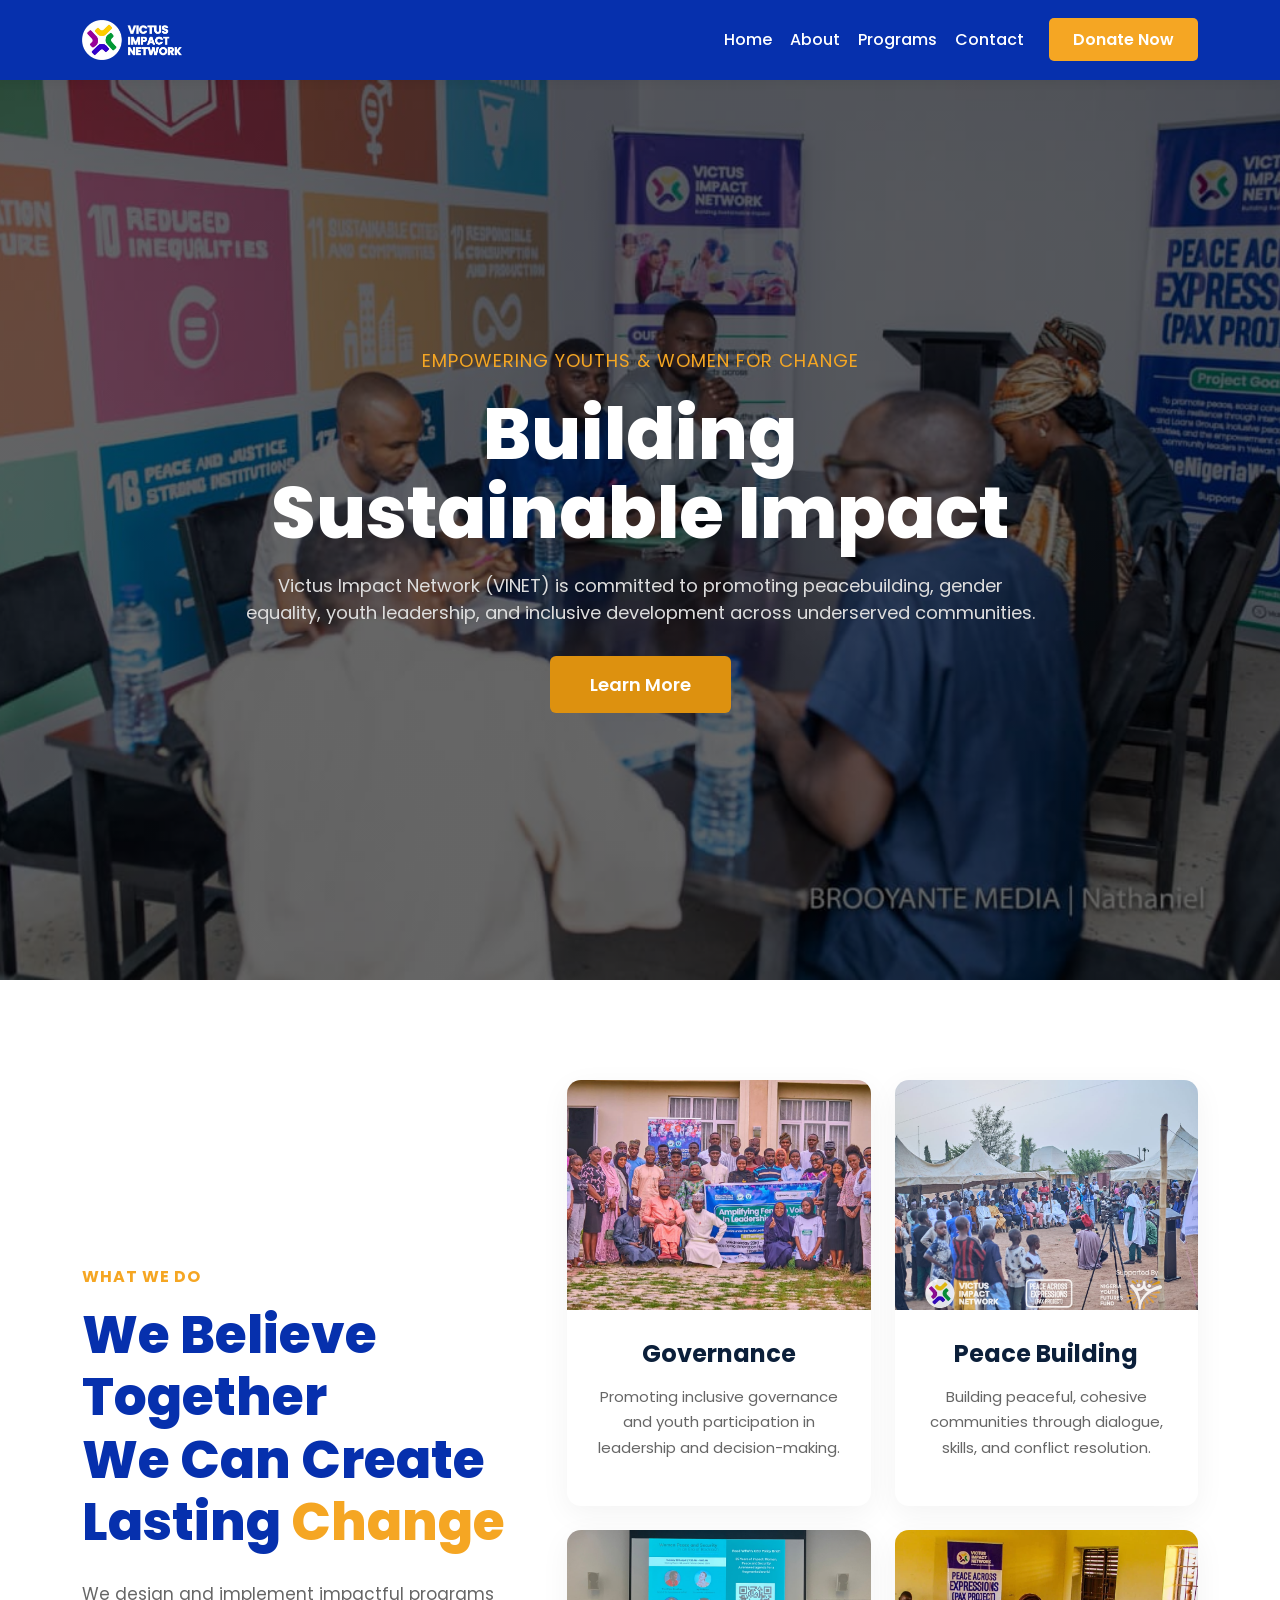
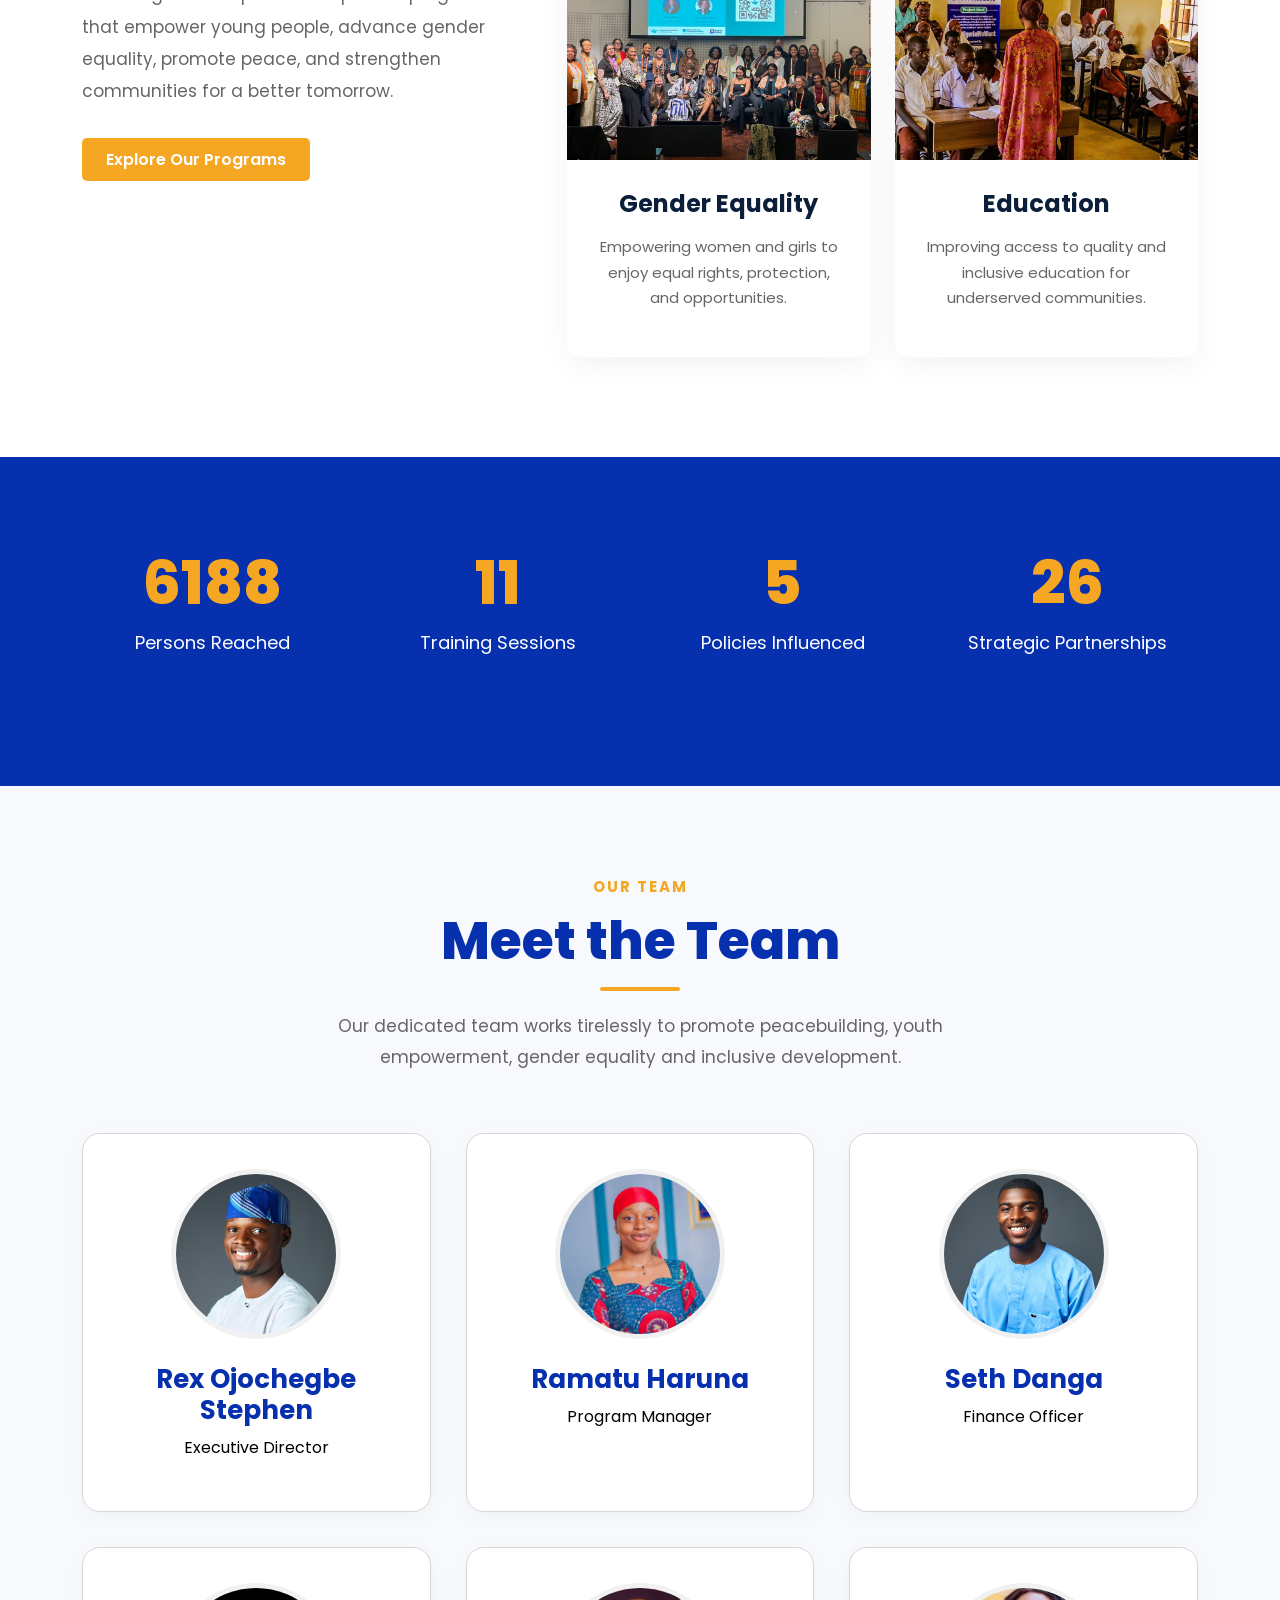
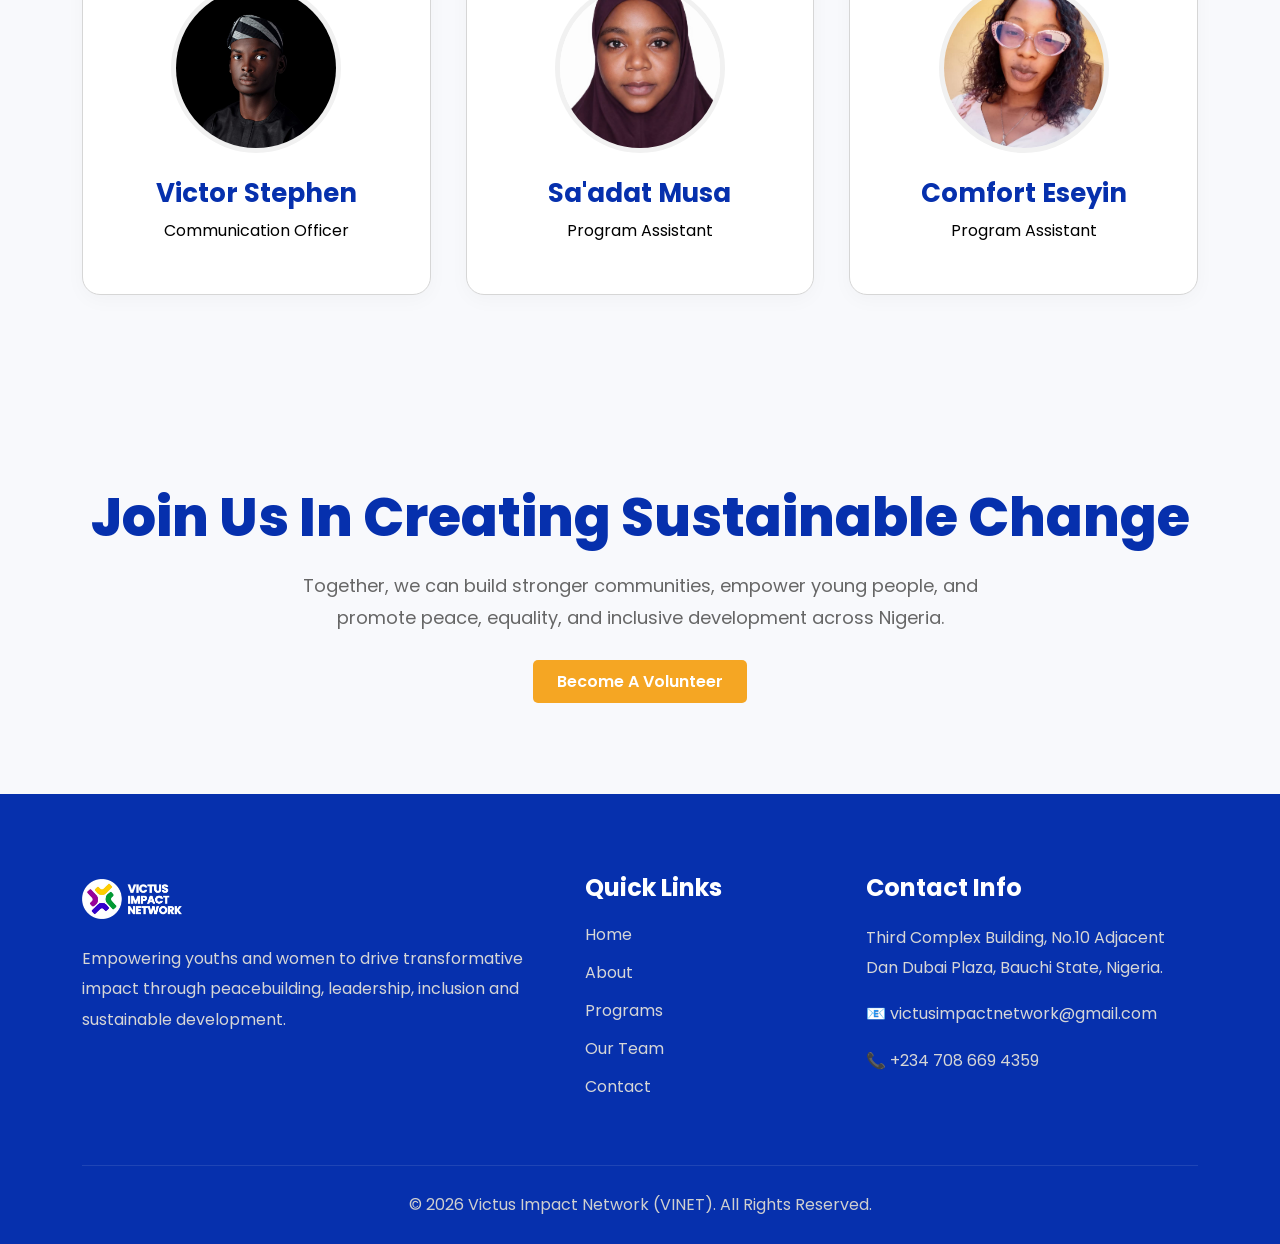
==== index.html @ 893179b8 "Add files via upload" ====
<!DOCTYPE html>
<html lang="en">
<head>
  <meta charset="UTF-8" />
  <meta name="viewport" content="width=device-width, initial-scale=1.0"/>
  <title>VICTUS IMPACT NETWORK</title>

  <link
    href="https://cdn.jsdelivr.net/npm/bootstrap@5.3.3/dist/css/bootstrap.min.css"
    rel="stylesheet"
  />

  <link rel="preconnect" href="https://fonts.googleapis.com">
  <link
    href="https://fonts.googleapis.com/css2?family=Poppins:wght@300;400;500;600;700;800&display=swap"
    rel="stylesheet"
  />
  <link rel="stylesheet" href="style.css">
</head>

<body>
  
   
  <nav class="navbar navbar-expand-lg sticky-top">
    
    <div class="container">
      <a class="navbar-brand" href="#">
         <img
    src="./images/logo.png"
    alt="VINET Logo"
    class="logo-img"
  >
  <div class="logo-text">
  </div>
        
      </a>

      <button
        class="navbar-toggler"
        type="button"
        data-bs-toggle="collapse"
        data-bs-target="#navbarNav"
      >
        <span class="navbar-toggler-icon"></span>
      </button>

      <div class="collapse navbar-collapse" id="navbarNav">

        <ul class="navbar-nav ms-auto align-items-lg-center">
          <li class="nav-item">
            <a class="nav-link" href="#">Home</a>
          </li>

          <li class="nav-item">
            <a class="nav-link" href="#">About</a>
          </li>

          <li class="nav-item">
            <a class="nav-link" href="#">Programs</a>
          </li>

          <li class="nav-item">
            <a class="nav-link" href="#">Contact</a>
          </li>

          <li class="nav-item ms-lg-3 mt-3 mt-lg-0">
            <a href="#" class="donate-btn">
              Donate Now
            </a>
          </li>
        </ul>

      </div>
    </div>
  </nav>

  <section class="hero">

    <div class="container">
      <div class="hero-content">

        <small>EMPOWERING YOUTHS & WOMEN FOR CHANGE</small>

       <h1>
          Building <br>
           <span>Sustainable Impact</span>
        </h1>

        <p>
          Victus Impact Network (VINET) is committed to promoting
          peacebuilding, gender equality, youth leadership,
          and inclusive development across underserved communities.
        </p>

        <button class="hero-btn" id="donateBtn">
          Learn More
        </button>

      </div>
    </div>

  </section>

  <section class="about">

    <div class="container">

      <div class="row align-items-center g-5">

        <div class="col-lg-5">

          <p class="section-title">
            WHAT WE DO
          </p>

          <h2 class="section-heading">
            We Believe Together <br>
            We Can Create Lasting <span>Change</span>
          </h2>

          <p class="section-text">
            We design and implement impactful programs that empower
            young people, advance gender equality, promote peace,
            and strengthen communities for a better tomorrow.
          </p>

          <br>

          <a href="#" class="donate-btn">
            Explore Our Programs
          </a>

        </div>

        <div class="col-lg-7">

          <div class="row g-4">

            <div class="col-md-6">

              <div class="focus-card">

                <img src="./images/Governance.jpg" alt="">

                <div class="focus-content">

                  <h4>Governance</h4>

                  <p>
                    Promoting inclusive governance and youth participation
                    in leadership and decision-making.
                  </p>

                </div>

              </div>

            </div>

            <div class="col-md-6">

              <div class="focus-card">

                <img src="./images/peacebuillding.jpg" alt="">

                <div class="focus-content">

                  <h4>Peace Building</h4>

                  <p>
                    Building peaceful, cohesive communities through dialogue,
                    skills, and conflict resolution.
                  </p>

                </div>

              </div>

            </div>

            <div class="col-md-6">

              <div class="focus-card">

                <img src="./images/Gender Equality.jpg" alt="">

                <div class="focus-content">

                  <h4>Gender Equality</h4>

                  <p>
                    Empowering women and girls to enjoy equal rights,
                    protection, and opportunities.
                  </p>

                </div>

              </div>

            </div>

            <div class="col-md-6">

              <div class="focus-card">

                <img src="./images/Education.jpg" alt="">

                <div class="focus-content">

                  <h4>Education</h4>

                  <p>
                    Improving access to quality and inclusive education
                    for underserved communities.
                  </p>

                </div>

              </div>

            </div>

          </div>

        </div>

      </div>

    </div>

  </section>
<section class="stats">

    <div class="container">

      <div class="row">

        <div class="col-md-3 mb-4">

          <div class="stat-box">

            <h2 class="counter" data-target="9057">
              0
            </h2>

            <p>Persons Reached</p>

          </div>

        </div>

        <div class="col-md-3 mb-4">

          <div class="stat-box">

            <h2 class="counter" data-target="11">
              0
            </h2>

            <p>Training Sessions</p>

          </div>

        </div>

        <div class="col-md-3 mb-4">

          <div class="stat-box">

            <h2 class="counter" data-target="5">
              0
            </h2>

            <p>Policies Influenced</p>

          </div>

        </div>

        <div class="col-md-3 mb-4">

          <div class="stat-box">

            <h2 class="counter" data-target="26">
              0
            </h2>

            <p>Strategic Partnerships</p>

          </div>

        </div>

      </div>

    </div>

  </section>


<section class="team-section" id="team">

  <div class="container">


    <div class="section-header">

      <p class="sub-title">
        OUR TEAM
      </p>

      <h2 class="main-title">
        Meet the Team
      </h2>

      <div class="title-line"></div>

      <p class="section-description">
        Our dedicated team works tirelessly to promote peacebuilding,
        youth empowerment, gender equality and inclusive development.
      </p>

    </div>


    <div class="team-grid">


      <div class="team-card">

        <div class="team-image">

          <img src="./images/Rex.jpg" alt="Rex Ojochegbe Stephen">

        </div>

        <h3>Rex Ojochegbe Stephen</h3>

        <p>Executive Director</p>

      </div>

      <div class="team-card">

        <div class="team-image">

          <img src="./images/Ramatu.jpg" alt="Ramatu Haruna">

        </div>

        <h3>Ramatu Haruna</h3>

        <p>Program Manager</p>

      </div>


      <div class="team-card">

        <div class="team-image">

          <img src="./images/Seth.jpg" alt="Seth Danga">

        </div>

        <h3>Seth Danga</h3>

        <p>Finance Officer</p>

      </div>


      <div class="team-card">

        <div class="team-image">

          <img src="./images/Victor.jpg" alt="Victor Stephen">

        </div>

        <h3>Victor Stephen</h3>

        <p>Communication Officer</p>

      </div>


      <div class="team-card">

        <div class="team-image">

          <img src="./images/Saudat.jpg" alt="Sa'adat Musa">

        </div>

        <h3>Sa'adat Musa</h3>

        <p>Program Assistant</p>

      </div>


      <div class="team-card">

        <div class="team-image">

          <img src="./images/Comfort.jpg" alt="Comfort Eseyin">

        </div>

        <h3>Comfort Eseyin</h3>

        <p>Program Assistant</p>

      </div>

    </div>

  </div>

</section>

  <section class="cta">

    <div class="container">

      <h2>
        Join Us In Creating Sustainable Change
      </h2>

      <p>
        Together, we can build stronger communities,
        empower young people, and promote peace,
        equality, and inclusive development across Nigeria.
      </p>

      <a href="#" class="donate-btn">
        Become A Volunteer
      </a>

    </div>

  </section>

<footer class="main-footer">

  <div class="container">

    <div class="footer-grid">

      <!-- COLUMN 1 -->

      <div class="footer-column">

        <div class="footer-logo">

          <img
            src="./images/logo.png"
            alt="VINET Logo"
          >

        </div>

        <p>
          Empowering youths and women to drive
          transformative impact through peacebuilding,
          leadership, inclusion and sustainable development.
        </p>

      </div>


      <div class="footer-column">

        <h3>Quick Links</h3>

        <ul>

          <li><a href="#">Home</a></li>

          <li><a href="#">About</a></li>

          <li><a href="#">Programs</a></li>

          <li><a href="#">Our Team</a></li>

          <li><a href="#">Contact</a></li>

        </ul>

      </div>


      <div class="footer-column">

        <h3>Contact Info</h3>

        <p>
          Third Complex Building,
          No.10 Adjacent Dan Dubai Plaza,
          Bauchi State, Nigeria.
        </p>

        <p>
          📧 victusimpactnetwork@gmail.com
        </p>

        <p>
          📞 +234 708 669 4359
        </p>

      </div>

    </div>


    <div class="footer-bottom">

      <p>
        © 2026 Victus Impact Network (VINET).
        All Rights Reserved.
      </p>

    </div>

  </div>

</footer>

  <script src="https://cdn.jsdelivr.net/npm/bootstrap@5.3.3/dist/js/bootstrap.bundle.min.js"></script>
  
<script src="script.js"></script>
</body>
</html>
---- style.css ----
*{
      margin:0;
      padding:0;
      box-sizing:border-box;
    }

    body{
      font-family: 'Poppins', sans-serif;
      background:#ffffff;
      color:#222;
      overflow-x:hidden;
    }

    a{
      text-decoration:none;
    }

.top-bar{

  background:rgb(6, 48, 173);
  color:white;

  padding:10px 0;

  font-size:12px;
}

.top-bar-content{

  display:flex;

  justify-content:space-between;

  align-items:center;

  gap:20px;

  flex-wrap:wrap;
}

.top-contact{

  display:flex;

  align-items:center;

  gap:25px;

  flex-wrap:wrap;
}

.top-contact span{

  display:flex;

  align-items:center;

  gap:0px;
}

.social-links{

  display:flex;

  align-items:center;

  gap:18px;
}

.social-links a{

  color:black;

  transition:0.3s;
}

.social-links a:hover{

  color:#D4A017;
}

@media(max-width:768px){

  .top-bar{

    padding:10px 15px;
  }

  .top-bar-content{

    flex-direction:column;

    align-items:flex-start;

    gap:10px;
  }

  .top-contact{

    flex-direction:column;

    align-items:flex-start;

    gap:6px;
  }

  .top-contact span{

    font-size:13px;
  }

  .social-links{

    gap:14px;
  }

}

    .navbar{
      padding:10px 0;
      background:rgb(6, 48, 173);
      box-shadow:0 2px 10px rgba(0,0,0,0.05);
      z-index:1000;
    }

    .logo-img{

  width: 100px;
  height:50px;

  object-fit:contain;
  
}
.logo-text{
  margin-left: -80px;
  font-size:30px;
      font-weight:800;
      color:#111;
}

.logo-text span{
      color:#3b0468;
    }
@media(max-width:768px){

  .logo-img{

    width:45px;
    height:45px;
    
  }

  .navbar-brand{

    font-size:30px;
  }
}
    .navbar-brand{
      font-size:30px;
      font-weight:800;
      color:white;
      margin-left: 0px;
    }

    .navbar-brand span{
      color:#3b0468;
    }

    .nav-link{
      color:white;
      font-weight:500;
      margin:0 1px;
      transition:0.3s;
    }

    .nav-link:hover{
      color:#f5a623;
    }

    .donate-btn{
      background:#f5a623;
      color:#fff;
      padding:10px 24px;
      border-radius:5px;
      font-weight:600;
      transition:0.3s;
    }

    .donate-btn:hover{
      background:#d4d117;
      color:#fff;
    }

    .hero{
      height:100vh;
      background:
        linear-gradient(rgba(0,0,0,0.6), rgba(0,0,0,0.6)),
        url('./images/picture1.jpeg');
      background-size:cover;
      background-position:center;
      display:flex;
      align-items:center;
      color:#fff;
      text-align:center;
    }

    .hero-content{
      max-width:800px;
      margin:auto;
    }

    .hero small{
      font-size:18px;
      color:#f5a623;
      letter-spacing:1px;
    }

    .hero h1{
      font-size:72px;
      font-weight:800;
      line-height:1.1;
      margin:20px 0;
    }

    .hero p{
      font-size:18px;
      color:#ddd;
      margin-bottom:30px;
    }

    .hero-btn{
      background:#dd910f;
      border:none;
      padding:15px 40px;
      color:#fff;
      font-size:18px;
      font-weight:600;
      border-radius:6px;
      transition:0.3s;
    }

    .hero-btn:hover{
      background:#dd910f;
    }

    section{
      padding:100px 0;
    }

    .section-title{
      color:#f5a623;
      font-weight:700;
      margin-bottom:15px;
      letter-spacing:1px;
    }

    .section-heading{
      font-size:52px;
      font-weight:800;
      color:rgb(6, 48, 173);
      line-height:1.2;
      margin-bottom:25px;
    }

    .section-heading span{
      color:#f5a623;
    }

    .section-text{
      color:#666;
      line-height:1.9;
      font-size:17px;
    }

    .focus-card{
      background:#fff;
      border-radius:14px;
      overflow:hidden;
      box-shadow:0 8px 30px rgba(0,0,0,0.05);
      transition:0.4s;
      height:100%;
      border-color: rgb(6, 48, 173);
    }

    .focus-card:hover{
      transform:translateY(-10px);
    }

    .focus-card img{
      width:100%;
      height:230px;
      object-fit:cover;
    }

    .focus-content{
      padding:30px;
      text-align:center;
    }

    .focus-content h4{
      font-weight:700;
      color:#0B1F3A;
      margin-bottom:15px;
    }

    .focus-content p{
      color:#666;
      line-height:1.7;
      font-size:15px;
    }

    .stats{
      background:rgb(6, 48, 173);
      color:white;
      padding:90px 0;
    }

    .stat-box{
      text-align:center;
    }

    .stat-box h2{
      color:#f5a623;
      font-size:60px;
      font-weight:800;
    }

    .stat-box p{
      color:#fff;
      font-size:18px;
      margin-top:10px;
    }

    .cta{
      background:#f8f9fc;
      text-align:center;
    }

    .cta h2{
      font-size:54px;
      color:rgb(6, 48, 173);
      font-weight:800;
      margin-bottom:20px;
    }

    .cta p{
      max-width:750px;
      margin:auto;
      color:#666;
      line-height:1.8;
      margin-bottom:35px;
      font-size:18px;
    }

    footer{
      background:#4169E1;
      color:#ccc;
      padding:60px 0 30px;
    }

    footer h3{
      color:#fff;
      font-weight:700;
      margin-bottom:20px;
    }

    footer p{
      line-height:1.8;
    }

    .footer-bottom{
      border-top:1px solid rgba(255,255,255,0.1);
      margin-top:30px;
      padding-top:20px;
      text-align:center;
    }

    @media(max-width:992px){

      .hero{
        text-align:center;
      }

      .hero h1{
        font-size:56px;
      }

      .section-heading{
        font-size:40px;
      }
    }

    @media(max-width:768px){

      .hero{
        padding:120px 0;
      }

      .hero h1{
        font-size:42px;
      }

      .hero p{
        font-size:17px;
      }

      .section-heading{
        font-size:34px;
      }

      .cta h2{
        font-size:38px;
      }
    }

.team-section{
  padding:90px 0;
  background:#f8f9fc;
}

.section-header{
  text-align:center;
  max-width:700px;
  margin:0 auto 60px;
}

.sub-title{
  color:#f5a623;
  font-size:15px;
  font-weight:700;
  letter-spacing:2px;
  margin-bottom:12px;
}

.main-title{
  font-size:52px;
  font-weight:800;
  color:rgb(6, 48, 173);
  margin-bottom:15px;
}

.title-line{
  width:80px;
  height:4px;
  background:#f5a623;
  margin:0 auto 20px;
  border-radius:20px;
}

.section-description{
  color:#666;
  line-height:1.8;
  font-size:17px;
}

.team-grid{
  display:grid;

  grid-template-columns:repeat(3, 1fr);

  gap:35px;
}

.team-card{

  background:#fff;

  padding:35px 25px;

  border:1.5px solid #d6d6d6;

  border-radius:18px;

  text-align:center;

  transition:0.4s ease;

  box-shadow:0 5px 20px rgba(0,0,0,0.03);
}

.team-card:hover{

  transform:translateY(-10px);

  border-color:#f5a623;

  box-shadow:0 15px 40px rgba(0,0,0,0.08);
}

.team-image{

  width:170px;
  height:170px;

  margin:0 auto 25px;

  border-radius:50%;

  overflow:hidden;

  border:5px solid #f1f1f1;

  transition:0.4s;
}

.team-card:hover .team-image{
  border-color:#f5a623;
}

.team-image img{

  width:100%;
  height:100%;

  object-fit:cover;

  transition:0.4s;
}

.team-card:hover img{
  transform:scale(1.08);
}


.team-card h3{

  font-size:26px;

  font-weight:700;

  color:rgb(6, 48, 173);

  margin-bottom:10px;
}

.team-card p{

  color:#000000;

  font-size:16px;
}


@media(max-width:992px){

  .team-grid{

    grid-template-columns:repeat(2, 1fr);

  }

  .main-title{
    font-size:42px;
  }

}

@media(max-width:768px){

  .team-section{
    padding:70px 0;
  }

  .team-grid{

    grid-template-columns:1fr;

    gap:25px;
  }

  .main-title{
    font-size:36px;
  }

  .section-description{
    font-size:15px;
    padding:0 10px;
  }

  .team-card{

    padding:30px 20px;
  }

  .team-image{

    width:140px;
    height:140px;
  }

  .team-card h3{
    font-size:22px;
  }

}

@media(max-width:480px){

  .main-title{
    font-size:30px;
  }

  .team-image{
    width:120px;
    height:120px;
  }

}
    
.main-footer{

  background:rgb(6, 48, 173);

  color:#fff;

  padding:80px 0 25px;
}


.footer-grid{

  display:grid;

  grid-template-columns:2fr 1fr 1.5fr;

  gap:60px;

  margin-bottom:50px;
}


.footer-logo{

  display:flex;
  align-items:center;

  gap:10px;

  margin-bottom:20px;
}

.footer-logo img{

  width:100px;
  height:50px;

  object-fit:contain;
}

.footer-logo h2{

  font-size:36px;
  font-weight:800;
color: black;
  margin:0;
}

.footer-logo span{
  color:#3b0468;
  border: #ccc;
}


.footer-column p{

  color:#d6d6d6;

  line-height:1.9;

  font-size:16px;
}

 

.footer-column h3{

  font-size:24px;

  margin-bottom:20px;

  font-weight:700;
}


.footer-column ul{

  padding:0;
  list-style:none;
}

.footer-column ul li{

  margin-bottom:14px;
}

.footer-column ul li a{

  color:#d6d6d6;

  text-decoration:none;

  transition:0.3s;
}

.footer-column ul li a:hover{

  color:#D4A017;

  padding-left:5px;
}


.footer-bottom{

  border-top:1px solid rgba(255,255,255,0.1);

  padding-top:25px;

  text-align:center;
}

.footer-bottom p{

  margin:0;

  color:#cfcfcf;
}

@media(max-width:992px){

  .footer-grid{

    grid-template-columns:1fr 1fr;
  }

}

@media(max-width:768px){

  .main-footer{

    padding:60px 0 20px;
  }

  .footer-grid{

    grid-template-columns:1fr;

    gap:40px;
  }

  .footer-logo h2{

    font-size:30px;
  }

  .footer-column h3{

    font-size:22px;
  }

}
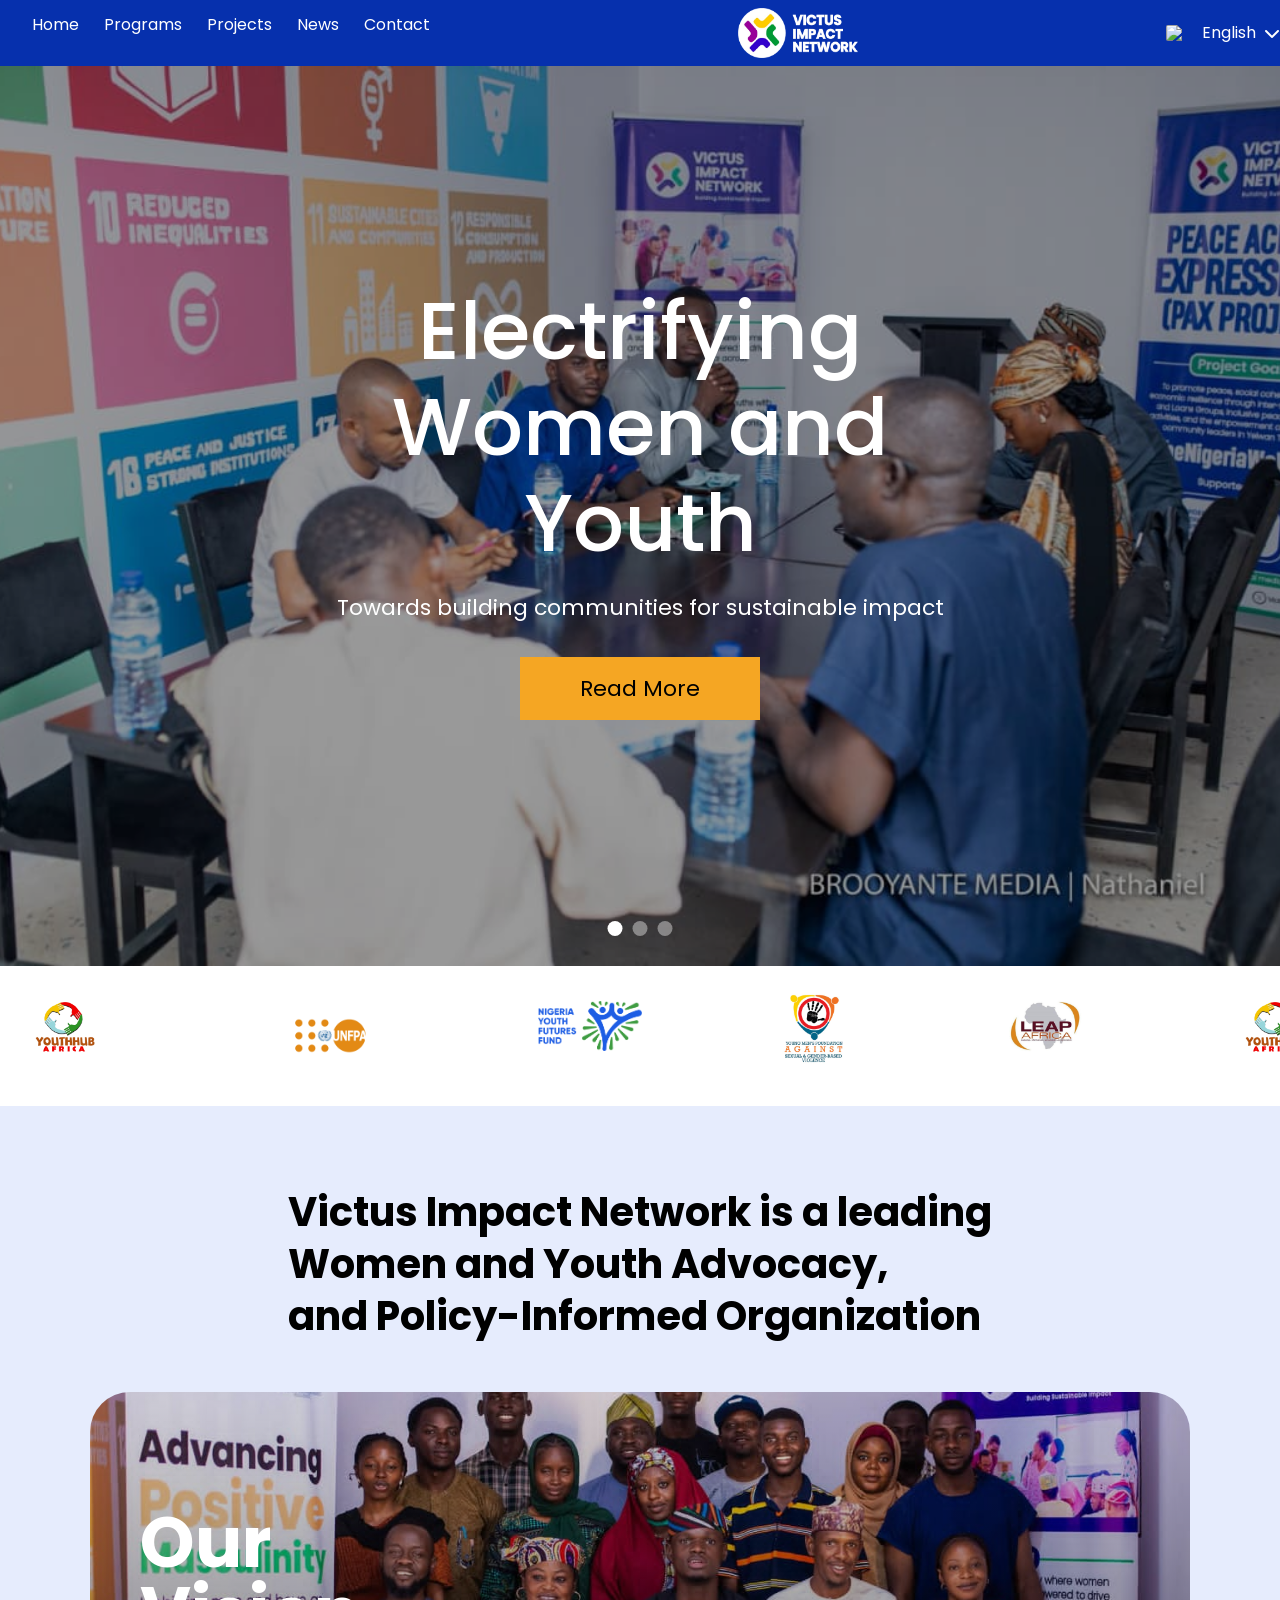
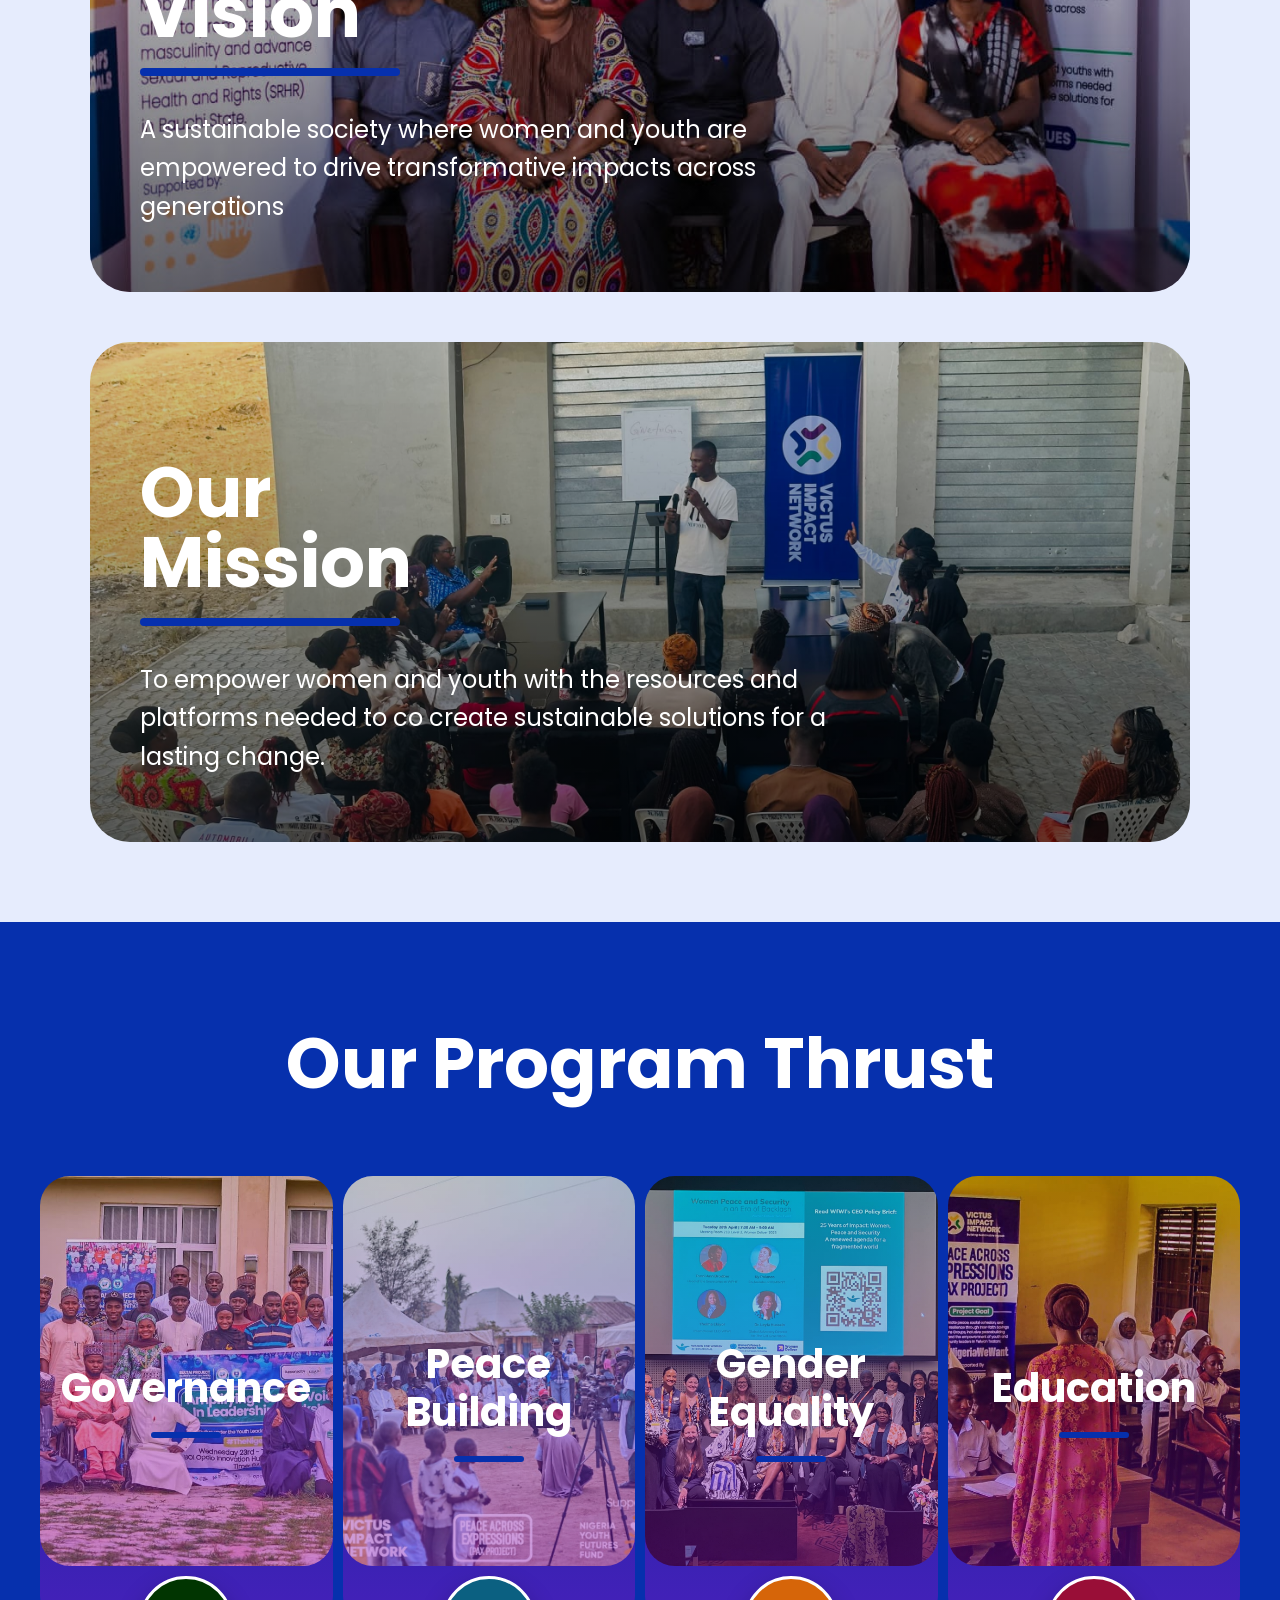
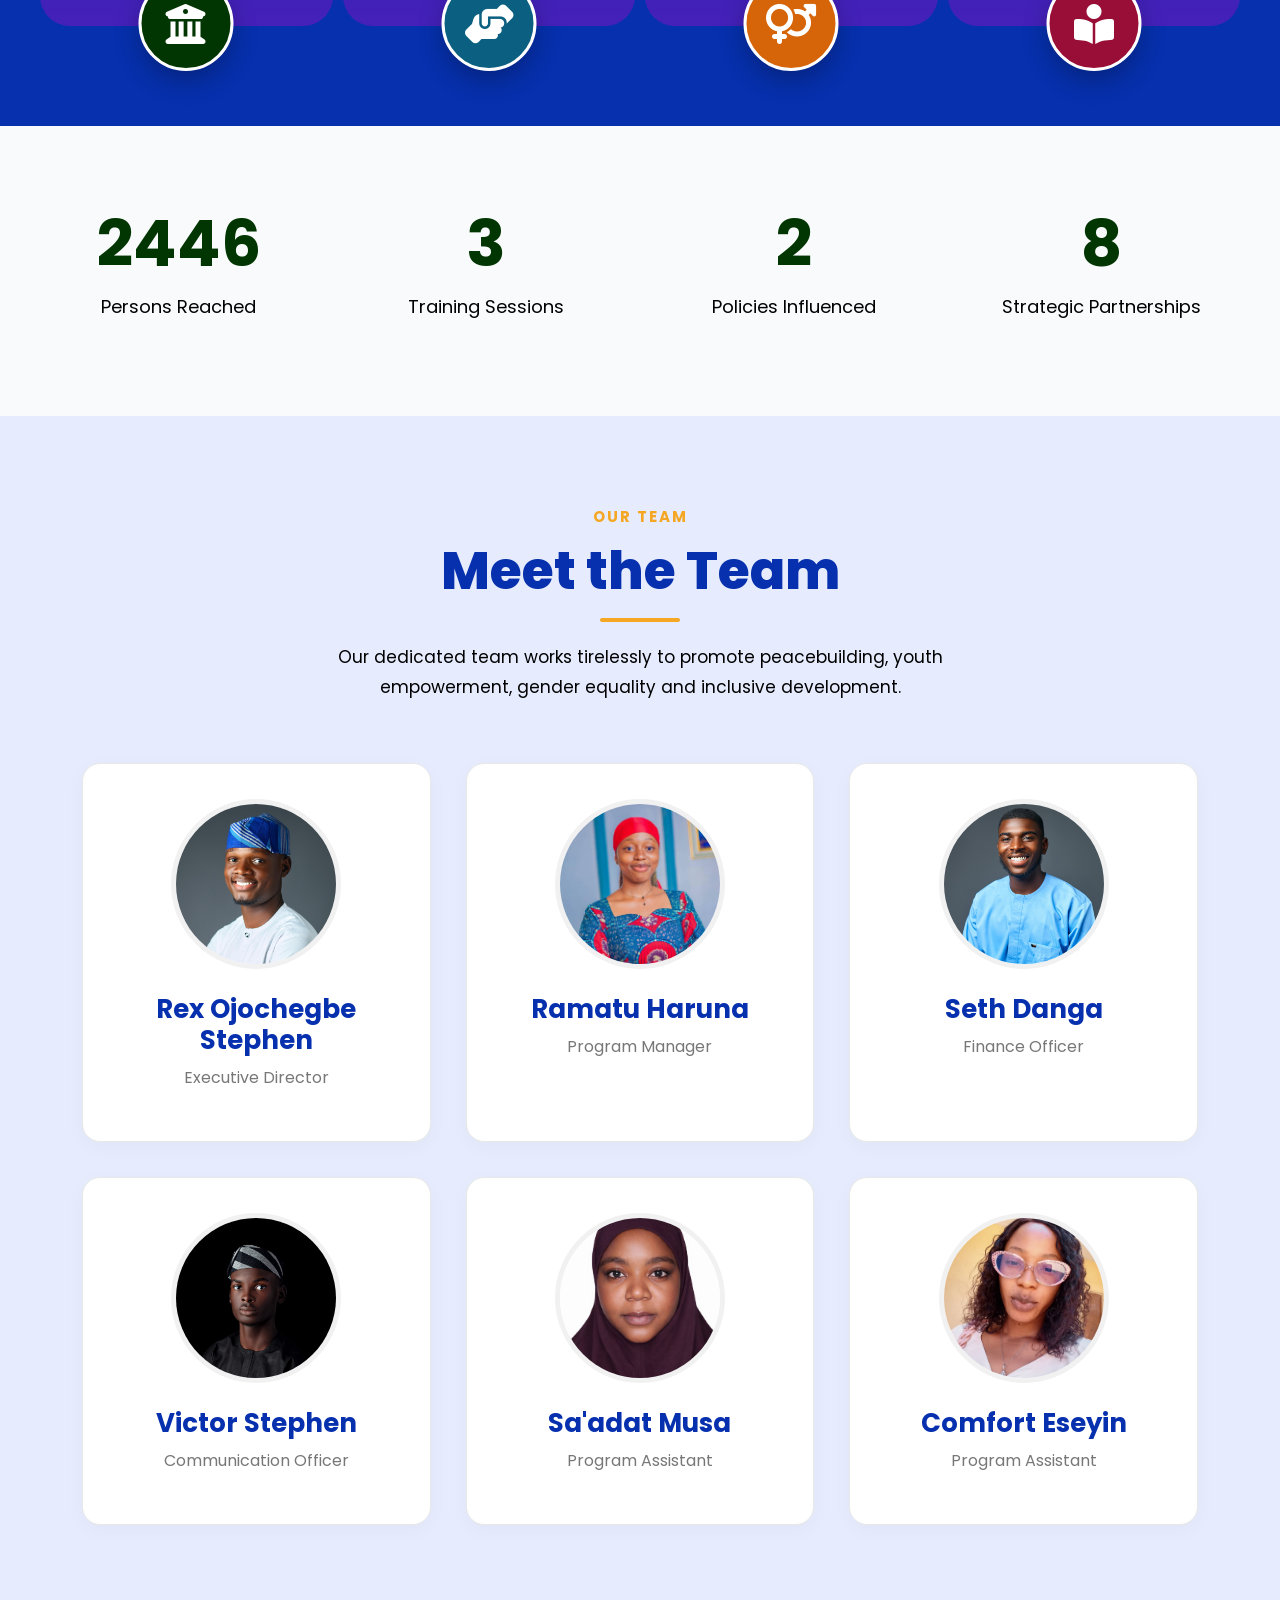
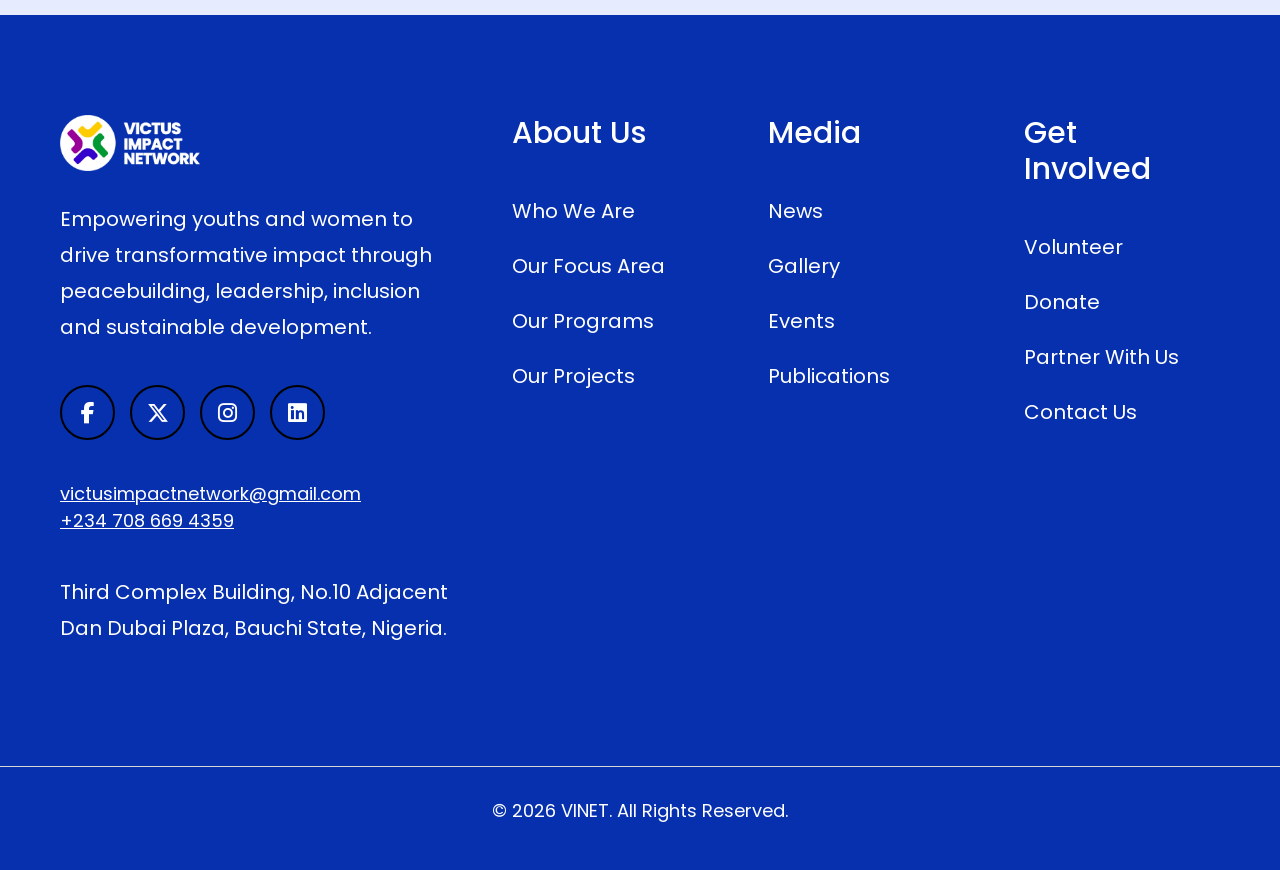
==== commit c76b763a: "Add files via upload" ====
--- a/index.html
+++ b/index.html
@@ -1,307 +1,401 @@
 <!DOCTYPE html>
 <html lang="en">
 <head>
-  <meta charset="UTF-8" />
-  <meta name="viewport" content="width=device-width, initial-scale=1.0"/>
-  <title>VICTUS IMPACT NETWORK</title>
-
-  <link
-    href="https://cdn.jsdelivr.net/npm/bootstrap@5.3.3/dist/css/bootstrap.min.css"
-    rel="stylesheet"
-  />
-
-  <link rel="preconnect" href="https://fonts.googleapis.com">
-  <link
-    href="https://fonts.googleapis.com/css2?family=Poppins:wght@300;400;500;600;700;800&display=swap"
-    rel="stylesheet"
-  />
-  <link rel="stylesheet" href="style.css">
+<meta charset="UTF-8">
+<meta name="viewport" content="width=device-width, initial-scale=1.0">
+<title>Victus Impact Network</title>
+
+<link rel="stylesheet" href="style.css">
+
+<link href="https://fonts.googleapis.com/css2?family=Poppins:wght@300;400;500;600;700&display=swap" rel="stylesheet">
+<link href="https://cdn.jsdelivr.net/npm/bootstrap@5.3.3/dist/css/bootstrap.min.css" rel="stylesheet">
+<link rel="stylesheet"
+href="https://cdnjs.cloudflare.com/ajax/libs/font-awesome/6.5.1/css/all.min.css">
 </head>
-
 <body>
-  
-   
-  <nav class="navbar navbar-expand-lg sticky-top">
-    
-    <div class="container">
-      <a class="navbar-brand" href="#">
-         <img
-    src="./images/logo.png"
-    alt="VINET Logo"
-    class="logo-img"
-  >
-  <div class="logo-text">
-  </div>
-        
-      </a>
-
-      <button
-        class="navbar-toggler"
-        type="button"
-        data-bs-toggle="collapse"
-        data-bs-target="#navbarNav"
-      >
-        <span class="navbar-toggler-icon"></span>
-      </button>
-
-      <div class="collapse navbar-collapse" id="navbarNav">
-
-        <ul class="navbar-nav ms-auto align-items-lg-center">
-          <li class="nav-item">
-            <a class="nav-link" href="#">Home</a>
-          </li>
-
-          <li class="nav-item">
-            <a class="nav-link" href="#">About</a>
-          </li>
-
-          <li class="nav-item">
-            <a class="nav-link" href="#">Programs</a>
-          </li>
-
-          <li class="nav-item">
-            <a class="nav-link" href="#">Contact</a>
-          </li>
-
-          <li class="nav-item ms-lg-3 mt-3 mt-lg-0">
-            <a href="#" class="donate-btn">
-              Donate Now
-            </a>
-          </li>
-        </ul>
-
-      </div>
+
+
+<header>
+
+<nav class="navbar">
+
+<div class="mobile-menu">
+☰
+</div>
+
+<div class="left-nav">
+
+<ul class="nav-links">
+
+<li><a href="#">Home</a></li>
+<li><a href="#">Programs</a></li>
+<li><a href="#">Projects</a></li>
+<li><a href="#">News</a></li>
+<li><a href="https://web.facebook.com/profile.php?id=61578188768136">Contact</a></li>
+
+</ul>
+
+</div>
+
+
+<div class="center-logo">
+
+<img src="images/logo.png" alt="VINET">
+
+</div>
+
+<div class="right-nav">
+
+<div class="language-selector">
+
+    <div class="current-language">
+        <img id="current-flag"
+             src="https://flagcdn.com/w40/gb.png">
+        <span id="current-text">English</span>
+        <i class="fa-solid fa-chevron-down"></i>
     </div>
-  </nav>
-
-  <section class="hero">
-
-    <div class="container">
-      <div class="hero-content">
-
-        <small>EMPOWERING YOUTHS & WOMEN FOR CHANGE</small>
-
-       <h1>
-          Building <br>
-           <span>Sustainable Impact</span>
-        </h1>
-
-        <p>
-          Victus Impact Network (VINET) is committed to promoting
-          peacebuilding, gender equality, youth leadership,
-          and inclusive development across underserved communities.
-        </p>
-
-        <button class="hero-btn" id="donateBtn">
-          Learn More
-        </button>
-
-      </div>
+
+    <div class="language-menu">
+
+        <div class="language-option">
+            <img src="https://flagcdn.com/w40/fr.png">
+            <span>French</span>
+        </div>
+
+        <div class="language-option">
+            <img src="https://flagcdn.com/w40/es.png">
+            <span>Spanish</span>
+        </div>
+
+        <div class="language-option">
+            <img src="https://flagcdn.com/w40/ng.png">
+            <span>Hausa</span>
+        </div>
+
     </div>
 
-  </section>
-
-  <section class="about">
-
-    <div class="container">
-
-      <div class="row align-items-center g-5">
-
-        <div class="col-lg-5">
-
-          <p class="section-title">
-            WHAT WE DO
-          </p>
-
-          <h2 class="section-heading">
-            We Believe Together <br>
-            We Can Create Lasting <span>Change</span>
-          </h2>
-
-          <p class="section-text">
-            We design and implement impactful programs that empower
-            young people, advance gender equality, promote peace,
-            and strengthen communities for a better tomorrow.
-          </p>
-
-          <br>
-
-          <a href="#" class="donate-btn">
-            Explore Our Programs
-          </a>
-
-        </div>
-
-        <div class="col-lg-7">
-
-          <div class="row g-4">
-
-            <div class="col-md-6">
-
-              <div class="focus-card">
-
-                <img src="./images/Governance.jpg" alt="">
-
-                <div class="focus-content">
-
-                  <h4>Governance</h4>
-
-                  <p>
-                    Promoting inclusive governance and youth participation
-                    in leadership and decision-making.
-                  </p>
-
-                </div>
-
-              </div>
-
-            </div>
-
-            <div class="col-md-6">
-
-              <div class="focus-card">
-
-                <img src="./images/peacebuillding.jpg" alt="">
-
-                <div class="focus-content">
-
-                  <h4>Peace Building</h4>
-
-                  <p>
-                    Building peaceful, cohesive communities through dialogue,
-                    skills, and conflict resolution.
-                  </p>
-
-                </div>
-
-              </div>
-
-            </div>
-
-            <div class="col-md-6">
-
-              <div class="focus-card">
-
-                <img src="./images/Gender Equality.jpg" alt="">
-
-                <div class="focus-content">
-
-                  <h4>Gender Equality</h4>
-
-                  <p>
-                    Empowering women and girls to enjoy equal rights,
-                    protection, and opportunities.
-                  </p>
-
-                </div>
-
-              </div>
-
-            </div>
-
-            <div class="col-md-6">
-
-              <div class="focus-card">
-
-                <img src="./images/Education.jpg" alt="">
-
-                <div class="focus-content">
-
-                  <h4>Education</h4>
-
-                  <p>
-                    Improving access to quality and inclusive education
-                    for underserved communities.
-                  </p>
-
-                </div>
-
-              </div>
-
-            </div>
-
-          </div>
-
-        </div>
-
-      </div>
+</div>
+</nav>
+
+<section class="hero">
+
+<div class="slides">
+
+<div class="slide active"
+style="background-image:url('images/picture1.jpeg')">
+
+<div class="overlay">
+
+<h1>Electrifying Women
+ and Youth
+</h1>
+
+<p>
+Towards building communities for sustainable impact <br>
+<br>
+
+<button>Read More</button>
+
+</div>
+
+</div>
+
+
+
+<div class="slide"
+style="background-image:url('images/picture2.jpeg')">
+
+<div class="overlay">
+
+<h1>Empowering Future Leaders</h1>
+
+<p>
+Creating opportunities for young people
+across Africa
+</p>
+
+<button>Explore</button>
+
+</div>
+
+</div>
+
+
+
+<div class="slide"
+style="background-image:url('images/peacebuillding.jpg')">
+
+<div class="overlay">
+
+<h1>Building Communities</h1>
+
+<p>
+Developing impact through education
+and innovation
+</p>
+
+<button>Join Us</button>
+
+</div>
+
+</div>
+
+</div>
+
+
+<div class="dots">
+
+<span class="dot active"></span>
+<span class="dot"></span>
+<span class="dot"></span>
+
+</div>
+
+</section>
+
+
+
+<section class="partners">
+
+<div class="partners-track">
+
+<img src="images/YouthHubAfrica.png">
+<div class="partne-track">
+<img src="images/unfpa-logo.png">
+</div>
+<div class="partner-track">
+
+<img src="images/NYFF Logo.png">
+
+</div>
+<img src="images/cropped-Young-Men-Network.jpg.jpeg">
+<img src="images/1_UWcC4qns_3DRYscYH5tV4g.png">
+
+
+<img src="images/YouthHubAfrica.png">
+<div class="partne-track">
+<img src="images/unfpa-logo.png">
+</div>
+<div class="partner-track">
+
+<img src="images/NYFF Logo.png">
+
+</div>
+<img src="images/cropped-Young-Men-Network.jpg.jpeg">
+<img src="images/1_UWcC4qns_3DRYscYH5tV4g.png">
+
+</div>
+
+
+
+</section>
+
+
+</header>
+
+<section class="mission-vision">
+
+  <h1>Victus Impact Network is a leading 
+    <br>Women and Youth Advocacy, 
+    <br>and Policy-Informed Organization</h1>
+
+<div class="mv-card">
+
+<img src="images/Vision.jpg" alt="Vision">
+
+<div class="mv-overlay">
+
+<h2>Our<br>Vision</h2>
+
+<div class="green-line"></div>
+
+<p>
+A sustainable society where women and youth are empowered to drive 
+transformative impacts across generations
+</p>
+
+</div>
+
+</div>
+
+
+
+<div class="mv-card">
+
+<img src="images/mission.jpg" alt="Mission">
+
+<div class="mv-overlay">
+
+<h2>Our<br>Mission</h2>
+
+<div class="green-line"></div>
+
+<p>
+To empower women and youth with the resources and platforms needed to co
+create sustainable solutions for a lasting change.
+</p>
+
+</div>
+
+</div>
+
+</section>
+
+<section class="program-thrust">
+
+<div class="program-header">
+
+<h1>Our Program Thrust</h1>
+
+</div>
+
+
+
+<div class="program-grid">
+
+
+<div class="program-card">
+
+<img src="images/Governance.jpg">
+
+<div class="program-overlay">
+
+<h2>
+Governance
+</h2>
+
+<div class="small-line"></div>
+
+</div>
+
+<div class="program-icon bluee">
+
+<i class="fa-solid fa-building-columns"></i>
+
+</div>
+
+</div>
+
+
+
+
+<div class="program-card">
+
+<img src="images/peacebuillding.jpg">
+
+<div class="program-overlay">
+
+<h2>
+Peace<br>
+Building
+</h2>
+
+<div class="small-line"></div>
+
+</div>
+
+<div class="program-icon sky">
+
+<i class="fa-solid fa-handshake-angle"></i>
+
+</div>
+
+</div>
+
+
+
+
+<div class="program-card">
+
+<img src="images/Gender Equality.jpg">
+
+<div class="program-overlay">
+
+<h2>
+Gender<br>
+Equality
+</h2>
+
+<div class="small-line"></div>
+
+</div>
+
+<div class="program-icon orange">
+
+<i class="fa-solid fa-venus-mars"></i>
+
+</div>
+
+</div>
+
+
+
+
+
+<div class="program-card">
+
+<img src="images/Education.jpg">
+
+<div class="program-overlay">
+
+<h2>
+Education
+</h2>
+
+<div class="small-line"></div>
+
+</div>
+
+<div class="program-icon purple">
+
+<i class="fa-solid fa-book-open-reader"></i>
+
+</div>
+
+</div>
+
+
+</div>
+
+</section>
+
+<section class="stats">
+
+    <div class="stats-grid">
+
+        <div class="stat-box">
+            <h2 class="counter" data-target="9057">0</h2>
+            <p>Persons Reached</p>
+        </div>
+
+        <div class="stat-box">
+            <h2 class="counter" data-target="11">0</h2>
+            <p>Training Sessions</p>
+        </div>
+
+        <div class="stat-box">
+            <h2 class="counter" data-target="5">0</h2>
+            <p>Policies Influenced</p>
+        </div>
+
+        <div class="stat-box">
+            <h2 class="counter" data-target="26">0</h2>
+            <p>Strategic Partnerships</p>
+        </div>
 
     </div>
 
-  </section>
-<section class="stats">
-
-    <div class="container">
-
-      <div class="row">
-
-        <div class="col-md-3 mb-4">
-
-          <div class="stat-box">
-
-            <h2 class="counter" data-target="9057">
-              0
-            </h2>
-
-            <p>Persons Reached</p>
-
-          </div>
-
-        </div>
-
-        <div class="col-md-3 mb-4">
-
-          <div class="stat-box">
-
-            <h2 class="counter" data-target="11">
-              0
-            </h2>
-
-            <p>Training Sessions</p>
-
-          </div>
-
-        </div>
-
-        <div class="col-md-3 mb-4">
-
-          <div class="stat-box">
-
-            <h2 class="counter" data-target="5">
-              0
-            </h2>
-
-            <p>Policies Influenced</p>
-
-          </div>
-
-        </div>
-
-        <div class="col-md-3 mb-4">
-
-          <div class="stat-box">
-
-            <h2 class="counter" data-target="26">
-              0
-            </h2>
-
-            <p>Strategic Partnerships</p>
-
-          </div>
-
-        </div>
-
-      </div>
-
-    </div>
-
-  </section>
-
+</section>
+
+<!-- =========================
+    MEET THE TEAM SECTION
+========================== -->
 
 <section class="team-section" id="team">
 
   <div class="container">
 
+    <!-- SECTION HEADER -->
 
     <div class="section-header">
 
@@ -322,9 +416,11 @@
 
     </div>
 
+    <!-- TEAM GRID -->
 
     <div class="team-grid">
 
+      <!-- MEMBER 1 -->
 
       <div class="team-card">
 
@@ -340,6 +436,8 @@
 
       </div>
 
+      <!-- MEMBER 2 -->
+
       <div class="team-card">
 
         <div class="team-image">
@@ -354,6 +452,7 @@
 
       </div>
 
+      <!-- MEMBER 3 -->
 
       <div class="team-card">
 
@@ -369,6 +468,7 @@
 
       </div>
 
+      <!-- MEMBER 4 -->
 
       <div class="team-card">
 
@@ -384,6 +484,7 @@
 
       </div>
 
+      <!-- MEMBER 5 -->
 
       <div class="team-card">
 
@@ -399,6 +500,7 @@
 
       </div>
 
+      <!-- MEMBER 6 -->
 
       <div class="team-card">
 
@@ -420,115 +522,145 @@
 
 </section>
 
-  <section class="cta">
-
-    <div class="container">
-
-      <h2>
-        Join Us In Creating Sustainable Change
-      </h2>
-
-      <p>
-        Together, we can build stronger communities,
-        empower young people, and promote peace,
-        equality, and inclusive development across Nigeria.
-      </p>
-
-      <a href="#" class="donate-btn">
-        Become A Volunteer
-      </a>
-
-    </div>
-
-  </section>
-
-<footer class="main-footer">
-
-  <div class="container">
-
-    <div class="footer-grid">
-
-      <!-- COLUMN 1 -->
-
-      <div class="footer-column">
-
-        <div class="footer-logo">
-
-          <img
-            src="./images/logo.png"
-            alt="VINET Logo"
-          >
-
-        </div>
-
-        <p>
-          Empowering youths and women to drive
-          transformative impact through peacebuilding,
-          leadership, inclusion and sustainable development.
-        </p>
-
-      </div>
-
-
-      <div class="footer-column">
-
-        <h3>Quick Links</h3>
-
-        <ul>
-
-          <li><a href="#">Home</a></li>
-
-          <li><a href="#">About</a></li>
-
-          <li><a href="#">Programs</a></li>
-
-          <li><a href="#">Our Team</a></li>
-
-          <li><a href="#">Contact</a></li>
-
-        </ul>
-
-      </div>
-
-
-      <div class="footer-column">
-
-        <h3>Contact Info</h3>
-
-        <p>
-          Third Complex Building,
+  <footer class="footer">
+
+<div class="footer-container">
+
+
+<div class="footer-brand">
+
+<img src="images/logo.png" alt="VINET Logo">
+
+<p>
+Empowering youths and women to drive
+transformative impact through peacebuilding,
+leadership, inclusion and sustainable development.
+</p>
+
+
+
+<div class="social-icons">
+
+<a href="https://web.facebook.com/profile.php?id=61578188768136">
+<i class="fa-brands fa-facebook-f"></i>
+</a>
+
+<a href="https://x.com/victusimpact">
+<i class="fa-brands fa-x-twitter"></i>
+</a>
+
+<a href="https://www.instagram.com/victusimpactnetwork/">
+<i class="fa-brands fa-instagram"></i>
+</a>
+
+<a href="https://www.linkedin.com/company/110786360/admin/dashboard/">
+<i class="fa-brands fa-linkedin"></i>
+</a>
+
+</div>
+
+
+
+<a href="#"
+class="footer-email">
+
+victusimpactnetwork@gmail.com <br>
++234 708 669 4359
+
+</a>
+
+
+<p class="footer-address">
+
+Third Complex Building,
           No.10 Adjacent Dan Dubai Plaza,
           Bauchi State, Nigeria.
-        </p>
-
-        <p>
-          📧 victusimpactnetwork@gmail.com
-        </p>
-
-        <p>
-          📞 +234 708 669 4359
-        </p>
-
-      </div>
-
-    </div>
-
-
-    <div class="footer-bottom">
-
-      <p>
-        © 2026 Victus Impact Network (VINET).
-        All Rights Reserved.
-      </p>
-
-    </div>
-
-  </div>
+
+</p>
+
+</div>
+
+
+
+
+
+<div class="footer-links">
+
+<h3>About Us</h3>
+
+<a href="#">Who We Are</a>
+
+<a href="#">Our Focus Area</a>
+
+<a href="#">Our Programs</a>
+
+<a href="#">Our Projects</a>
+
+</div>
+
+
+
+
+
+<div class="footer-links">
+
+<h3>Media</h3>
+
+<a href="#">News</a>
+
+<a href="#">Gallery</a>
+
+<a href="#">Events</a>
+
+<a href="#">Publications</a>
+
+</div>
+
+
+<div class="footer-links">
+
+<h3>Get <br>Involved</h3>
+
+<a href="#">Volunteer</a>
+
+<a href="#">Donate</a>
+
+<a href="#">Partner With Us</a>
+
+<a href="#">Contact Us</a>
+
+</div>
+
+
+</div>
+
+
+
+<div class="footer-bottom">
+
+<p>
+© 2026 VINET. All Rights Reserved.
+</p>
+
+</div>
 
 </footer>
 
-  <script src="https://cdn.jsdelivr.net/npm/bootstrap@5.3.3/dist/js/bootstrap.bundle.min.js"></script>
-  
+<script>
+function googleTranslateElementInit() {
+    new google.translate.TranslateElement(
+        {
+            pageLanguage: 'en',
+            autoDisplay: false
+        },
+        'google_translate_element'
+    );
+}
+</script>
+
+<script src="//translate.google.com/translate_a/element.js?cb=googleTranslateElementInit"></script>
+
 <script src="script.js"></script>
+
 </body>
 </html>
--- a/style.css
+++ b/style.css
@@ -1,422 +1,1003 @@
-    *{
-      margin:0;
-      padding:0;
-      box-sizing:border-box;
-    }
-
-    body{
-      font-family: 'Poppins', sans-serif;
-      background:#ffffff;
-      color:#222;
-      overflow-x:hidden;
-    }
-
-    a{
-      text-decoration:none;
-    }
-
-.top-bar{
-
-  background:rgb(6, 48, 173);
-  color:white;
-
-  padding:10px 0;
-
-  font-size:12px;
-}
-
-.top-bar-content{
-
-  display:flex;
-
-  justify-content:space-between;
-
-  align-items:center;
-
-  gap:20px;
-
-  flex-wrap:wrap;
-}
-
-.top-contact{
-
-  display:flex;
-
-  align-items:center;
-
-  gap:25px;
-
-  flex-wrap:wrap;
-}
-
-.top-contact span{
-
-  display:flex;
-
-  align-items:center;
-
-  gap:0px;
-}
-
-.social-links{
-
-  display:flex;
-
-  align-items:center;
-
-  gap:18px;
-}
-
-.social-links a{
-
-  color:black;
-
-  transition:0.3s;
-}
-
-.social-links a:hover{
-
-  color:#D4A017;
-}
+*{
+
+margin:0;
+padding:0;
+box-sizing:border-box;
+font-family:Poppins,sans-serif;
+
+}
+
+
+body{
+
+overflow-x:hidden;
+
+}
+
+
+.navbar{
+
+position:absolute;
+top:0;
+left:0;
+
+width:100%;
+
+padding:20px 40px;
+
+display:flex;
+justify-content:space-between;
+align-items:center;
+
+background: rgb(6, 48, 173);
+
+z-index:100;
+
+}
+
+
+.nav-links{
+
+display:flex;
+gap:25px;
+list-style:none;
+
+}
+
+.nav-links a{
+
+text-decoration:none;
+color:white;
+
+font-size:16px;
+padding-top: 20px;
+
+}
+
+
+.center-logo img{
+
+width:120px;
+height: 50px;
+align-content: left;
+
+}
+
+
+.right-nav{
+
+display:flex;
+align-items:center;
+gap:10px;
+color:white;
+
+}
+
+
+.right-nav img{
+
+width:25px;
+
+}
+
+
+.mobile-menu{
+
+display:none;
+
+font-size:32px;
+color:white;
+cursor:pointer;
+
+}
+
+
+
+/* MOBILE */
 
 @media(max-width:768px){
 
-  .top-bar{
-
-    padding:10px 15px;
-  }
-
-  .top-bar-content{
-
-    flex-direction:column;
-
-    align-items:flex-start;
-
-    gap:10px;
-  }
-
-  .top-contact{
-
-    flex-direction:column;
-
-    align-items:flex-start;
-
-    gap:6px;
-  }
-
-  .top-contact span{
-
-    font-size:13px;
-  }
-
-  .social-links{
-
-    gap:14px;
-  }
-
-}
-
-    .navbar{
-      padding:10px 0;
-      background:rgb(6, 48, 173);
-      box-shadow:0 2px 10px rgba(0,0,0,0.05);
-      z-index:1000;
-    }
-
-    .logo-img{
-
-  width: 100px;
-  height:50px;
-
-  object-fit:contain;
-  
-}
-.logo-text{
-  margin-left: -80px;
-  font-size:30px;
-      font-weight:800;
-      color:#111;
-}
-
-.logo-text span{
-      color:#3b0468;
-    }
+.navbar{
+
+padding:20px;
+
+}
+
+
+.mobile-menu{
+
+display:block;
+
+}
+
+
+.left-nav{
+
+position:absolute;
+
+top:100%;
+left:0;
+
+width:100%;
+
+}
+
+
+.nav-links{
+
+display:none;
+
+flex-direction:column;
+
+background:#f5a623;
+
+padding:20px;
+
+gap:20px;
+
+}
+
+
+.nav-links.show{
+
+display:flex;
+
+}
+
+
+.center-logo img{
+
+width:55px;
+
+}
+
+
+.right-nav span{
+
+display:none;
+
+}
+
+}
+
+/* LANGUAGE DROPDOWN */
+
+.language-selector{
+
+position:relative;
+
+cursor:pointer;
+
+}
+
+.current-language{
+
+display:flex;
+
+align-items:center;
+
+gap:8px;
+
+color:white;
+
+}
+
+.current-language img{
+
+width:28px;
+
+border-radius:2px;
+
+}
+
+.arrow{
+
+font-size:12px;
+
+}
+
+
+.language-menu{
+
+position:absolute;
+
+top:45px;
+
+right:0;
+
+width:180px;
+
+background: rgb(6, 48, 173);
+
+border-radius:10px;
+
+overflow:hidden;
+
+display:none;
+
+box-shadow:0 5px 20px rgba(0,0,0,.2);
+
+z-index:1000;
+
+}
+
+
+.language-menu.show{
+
+display:block;
+
+}
+
+
+.language-option{
+
+display:flex;
+
+align-items:center;
+
+gap:10px;
+
+padding:15px;
+
+cursor:pointer;
+
+transition:.3s;
+
+}
+
+
+.language-option:hover{
+
+background:#f2f2f2;
+
+}
+
+
+.language-option img{
+
+width:25px;
+
+}
+
+/* HERO */
+
+.hero{
+
+height:100vh;
+position:relative;
+overflow:hidden;
+
+}
+
+
+.slide{
+
+position:absolute;
+
+width:100%;
+height:100%;
+
+background-size:cover;
+background-position:center;
+
+opacity:0;
+
+transition:1s;
+
+}
+
+
+.slide.active{
+
+opacity:1;
+
+}
+
+
+.overlay{
+
+height:100%;
+width:100%;
+
+background:rgba(0,0,0,.4);
+
+display:flex;
+flex-direction:column;
+justify-content:center;
+align-items:center;
+
+color:white;
+text-align:center;
+
+padding:20px;
+
+
+}
+
+
+.overlay h1{
+
+font-size:80px;
+max-width:700px;
+margin-bottom:20px;
+
+}
+
+
+.overlay p{
+
+font-size:22px;
+max-width:650px;
+margin-bottom:30px;
+
+}
+
+
+button{
+
+padding:15px 60px;
+
+border:none;
+
+background:#f5a623;
+
+font-size:18px;
+border-radius:5px;
+
+cursor:pointer;
+
+}
+
+
+.dots{
+
+position:absolute;
+
+bottom:30px;
+
+left:50%;
+
+transform:translateX(-50%);
+
+display:flex;
+gap:10px;
+
+}
+
+
+.dot{
+
+width:15px;
+height:15px;
+
+background:white;
+
+border-radius:50%;
+
+opacity:.4;
+
+}
+
+
+.dot.active{
+
+opacity:1;
+
+}
+
+
+
+/* PARTNERS */
+
+.partners{
+
+background:white;
+padding:20px 0;
+
+overflow:hidden;
+
+}
+
+
+.partners-track{
+
+display:flex;
+
+gap:100px;
+
+width:max-content;
+
+animation:scroll 20s linear infinite;
+
+}
+
+
+.partners-track img{
+
+width:130px;
+height:80px;
+object-fit:contain;
+
+
+
+}
+
+.partner{
+
+background:white;
+padding:20px 0;
+
+overflow:hidden;
+
+}
+
+
+.partner-track{
+
+display:flex;
+
+gap:100px;
+
+width:max-content;
+
+animation:scroll 20s linear infinite;
+
+}
+
+
+.partner-track img{
+
+width:120px;
+height:50px;
+margin-top: 15px;
+object-fit:contain;
+
+}
+
+.partne{
+
+background:white;
+padding:20px 0;
+
+overflow:hidden;
+
+}
+
+
+.partne-track{
+
+display:flex;
+
+gap:100px;
+
+width:max-content;
+
+animation:scroll 20s linear infinite;
+
+}
+
+
+.partne-track img{
+
+width:200px;
+height:100px;
+
+object-fit:contain;
+
+
+
+}
+
+@keyframes scroll{
+
+0%{
+
+transform:translateX(0);
+
+}
+
+100%{
+
+transform:translateX(-50%);
+
+}
+
+}
+
+
+
 @media(max-width:768px){
 
-  .logo-img{
-
-    width:45px;
-    height:45px;
-    
-  }
-
-  .navbar-brand{
-
-    font-size:30px;
-  }
-}
-    .navbar-brand{
-      font-size:30px;
-      font-weight:800;
-      color:white;
-      margin-left: 0px;
-    }
-
-    .navbar-brand span{
-      color:#3b0468;
-    }
-
-    .nav-link{
-      color:white;
-      font-weight:500;
-      margin:0 1px;
-      transition:0.3s;
-    }
-
-    .nav-link:hover{
-      color:#f5a623;
-    }
-
-    .donate-btn{
-      background:#f5a623;
-      color:#fff;
-      padding:10px 24px;
-      border-radius:5px;
-      font-weight:600;
-      transition:0.3s;
-    }
-
-    .donate-btn:hover{
-      background:#d4d117;
-      color:#fff;
-    }
-
-    .hero{
-      height:100vh;
-      background:
-        linear-gradient(rgba(0,0,0,0.6), rgba(0,0,0,0.6)),
-        url('./images/picture1.jpeg');
-      background-size:cover;
-      background-position:center;
-      display:flex;
-      align-items:center;
-      color:#fff;
-      text-align:center;
-    }
-
-    .hero-content{
-      max-width:800px;
-      margin:auto;
-    }
-
-    .hero small{
-      font-size:18px;
-      color:#f5a623;
-      letter-spacing:1px;
-    }
-
-    .hero h1{
-      font-size:72px;
-      font-weight:800;
-      line-height:1.1;
-      margin:20px 0;
-    }
-
-    .hero p{
-      font-size:18px;
-      color:#ddd;
-      margin-bottom:30px;
-    }
-
-    .hero-btn{
-      background:#dd910f;
-      border:none;
-      padding:15px 40px;
-      color:#fff;
-      font-size:18px;
-      font-weight:600;
-      border-radius:6px;
-      transition:0.3s;
-    }
-
-    .hero-btn:hover{
-      background:#dd910f;
-    }
-
-    section{
-      padding:100px 0;
-    }
-
-    .section-title{
-      color:#f5a623;
-      font-weight:700;
-      margin-bottom:15px;
-      letter-spacing:1px;
-    }
-
-    .section-heading{
-      font-size:52px;
-      font-weight:800;
-      color:rgb(6, 48, 173);
-      line-height:1.2;
-      margin-bottom:25px;
-    }
-
-    .section-heading span{
-      color:#f5a623;
-    }
-
-    .section-text{
-      color:#666;
-      line-height:1.9;
-      font-size:17px;
-    }
-
-    .focus-card{
-      background:#fff;
-      border-radius:14px;
-      overflow:hidden;
-      box-shadow:0 8px 30px rgba(0,0,0,0.05);
-      transition:0.4s;
-      height:100%;
-      border-color: rgb(6, 48, 173);
-    }
-
-    .focus-card:hover{
-      transform:translateY(-10px);
-    }
-
-    .focus-card img{
-      width:100%;
-      height:230px;
-      object-fit:cover;
-    }
-
-    .focus-content{
-      padding:30px;
-      text-align:center;
-    }
-
-    .focus-content h4{
-      font-weight:700;
-      color:#0B1F3A;
-      margin-bottom:15px;
-    }
-
-    .focus-content p{
-      color:#666;
-      line-height:1.7;
-      font-size:15px;
-    }
-
-    .stats{
-      background:rgb(6, 48, 173);
-      color:white;
-      padding:90px 0;
-    }
-
-    .stat-box{
-      text-align:center;
-    }
-
-    .stat-box h2{
-      color:#f5a623;
-      font-size:60px;
-      font-weight:800;
-    }
-
-    .stat-box p{
-      color:#fff;
-      font-size:18px;
-      margin-top:10px;
-    }
-
-    .cta{
-      background:#f8f9fc;
-      text-align:center;
-    }
-
-    .cta h2{
-      font-size:54px;
-      color:rgb(6, 48, 173);
-      font-weight:800;
-      margin-bottom:20px;
-    }
-
-    .cta p{
-      max-width:750px;
-      margin:auto;
-      color:#666;
-      line-height:1.8;
-      margin-bottom:35px;
-      font-size:18px;
-    }
-
-    footer{
-      background:#4169E1;
-      color:#ccc;
-      padding:60px 0 30px;
-    }
-
-    footer h3{
-      color:#fff;
-      font-weight:700;
-      margin-bottom:20px;
-    }
-
-    footer p{
-      line-height:1.8;
-    }
-
-    .footer-bottom{
-      border-top:1px solid rgba(255,255,255,0.1);
-      margin-top:30px;
-      padding-top:20px;
-      text-align:center;
-    }
-
-    @media(max-width:992px){
-
-      .hero{
-        text-align:center;
-      }
-
-      .hero h1{
-        font-size:56px;
-      }
-
-      .section-heading{
-        font-size:40px;
-      }
-    }
-
-    @media(max-width:768px){
-
-      .hero{
-        padding:120px 0;
-      }
-
-      .hero h1{
-        font-size:42px;
-      }
-
-      .hero p{
-        font-size:17px;
-      }
-
-      .section-heading{
-        font-size:34px;
-      }
-
-      .cta h2{
-        font-size:38px;
-      }
-    }
+.navbar{
+
+padding:20px;
+
+}
+
+.nav-links{
+
+gap:10px;
+font-size:12px;
+
+}
+
+
+.overlay h1{
+
+font-size:42px;
+
+}
+
+
+.overlay p{
+
+font-size:16px;
+
+}
+
+
+.center-logo img{
+width:100px;
+height: 40px;
+
+}
+
+}
+
+/* MISSION + VISION */
+
+
+.mission-vision{
+
+padding:80px 30px;
+background:#e6ecfd;
+
+display:flex;
+flex-direction:column;
+gap:50px;
+
+}
+
+.mission-vision h1 {
+    max-width: 900px;
+    margin: 0 auto;
+    font-size: 2.5rem;
+    font-weight: 700;
+    line-height: 1.3;
+    color: #000;
+}
+
+
+.mv-card{
+
+position:relative;
+
+width:100%;
+max-width:1100px;
+
+margin:auto;
+
+height:500px;
+
+overflow:hidden;
+
+border-radius:40px;
+
+}
+
+
+.mv-card img{
+
+width:100%;
+height:100%;
+
+object-fit:cover;
+
+display:block;
+
+}
+
+
+.mv-overlay{
+
+position:absolute;
+
+top:0;
+left:0;
+
+width:100%;
+height:100%;
+
+background:
+linear-gradient(
+rgba(0,0,0,.15),
+rgba(0,0,0,.6)
+);
+
+display:flex;
+
+flex-direction:column;
+
+justify-content:flex-end;
+
+padding:50px;
+
+color:white;
+
+}
+
+
+.mv-overlay h2{
+
+font-size:70px;
+font-weight:700;
+
+line-height:1;
+
+margin-bottom:20px;
+
+}
+
+
+.green-line{
+
+width:260px;
+height:8px;
+
+background:rgb(6, 48, 173);
+
+margin-bottom:35px;
+
+border-radius:10px;
+
+}
+
+
+.mv-overlay p{
+
+font-size:24px;
+max-width:700px;
+
+line-height:1.6;
+
+}
+
+
+/* MOBILE */
+
+@media(max-width:768px){
+
+.mv-card{
+
+height:380px;
+
+border-radius:30px;
+
+}
+
+.mv-overlay{
+
+padding:30px;
+
+}
+
+.mv-overlay h2{
+
+font-size:45px;
+
+}
+
+.green-line{
+
+width:120px;
+height:6px;
+
+}
+
+.mv-overlay p{
+
+font-size:18px;
+
+}
+
+}
+
+*{
+    margin:0;
+    padding:0;
+    box-sizing:border-box;
+}
+
+body{
+    font-family:Arial, sans-serif;
+}
+
+/* PROGRAM THRUST */
+
+.program-thrust{
+
+background:rgb(6, 48, 173);
+
+padding:100px 40px;
+
+}
+
+
+.program-header{
+
+text-align:center;
+margin-bottom:70px;
+
+}
+
+
+.program-header h1{
+
+font-size:70px;
+color:white;
+font-weight:700;
+
+}
+
+
+.program-grid{
+
+display:grid;
+
+grid-template-columns:
+repeat(auto-fit,minmax(250px,1fr));
+
+gap:10px;
+
+max-width:1300px;
+
+margin:auto;
+
+}
+
+
+.program-card{
+
+position:relative;
+
+height:450px;
+
+overflow:visible;
+
+padding-bottom:60px;
+
+}
+
+
+.program-card img{
+
+width:100%;
+height:100%;
+border-radius: 30px;
+
+object-fit:cover;
+
+display:block;
+
+transition:.5s;
+
+}
+
+
+.program-card:hover img{
+
+transform:scale(1.05);
+
+}
+
+
+.program-overlay{
+
+position:absolute;
+
+top:0;
+left:0;
+
+width:100%;
+height:100%;
+border-radius: 30px;
+
+background:
+linear-gradient(
+rgba(0, 0, 0, 0.15),
+rgba(148, 13, 202, 0.445)
+);
+
+display:flex;
+
+flex-direction:column;
+
+justify-content:center;
+align-items:center;
+
+text-align:center;
+
+padding:30px;
+
+color:white;
+
+}
+
+.program-overlay h2{
+
+font-size:40px;
+line-height:1.2;
+font-weight:700;
+border-color: black;
+border-width: 10px;
+
+margin-bottom:20px;
+
+}
+
+
+.small-line{
+
+width:70px;
+height:6px;
+
+background:rgb(6, 48, 173);
+
+border-radius:10px;
+
+}
+
+
+.program-icon{
+
+position:absolute;
+
+bottom:-45px;
+left:50%;
+
+transform:translateX(-50%);
+
+width:95px;
+height:95px;
+
+border-radius:50%;
+
+display:flex;
+justify-content:center;
+align-items:center;
+
+font-size:40px;
+color:white;
+
+border:3px solid white;
+
+z-index:20;
+
+box-shadow:0 10px 25px rgba(0,0,0,.25);
+
+animation:floatOnce 2.5s ease-in-out 1;
+
+}
+
+@keyframes floatOnce{
+
+0%{
+
+transform:
+translateX(-50%)
+translateY(40px);
+
+opacity:0;
+
+}
+
+40%{
+
+transform:
+translateX(-50%)
+translateY(-12px);
+
+opacity:1;
+
+}
+
+70%{
+
+transform:
+translateX(-50%)
+translateY(5px);
+
+}
+
+100%{
+
+transform:
+translateX(-50%)
+translateY(0);
+
+opacity:1;
+
+}
+
+}
+
+
+.sky{
+
+background:rgb(11, 96, 129);
+
+}
+
+.orange{
+
+background:rgb(214, 101, 9);
+
+}
+
+.purple{
+
+background:rgb(153, 14, 55);
+
+}
+
+.bluee{
+
+background:rgb(1, 53, 1);
+
+}
+
+
+
+/* MOBILE */
+
+@media(max-width:768px){
+
+.program-thrust{
+
+padding:80px 20px;
+
+}
+
+.program-header h1{
+
+font-size:45px;
+
+}
+
+.program-card{
+
+height:500px;
+
+}
+
+.program-overlay h2{
+
+font-size:20px;
+
+}
+
+.program-icon{
+
+width:75px;
+height:75px;
+
+font-size:30px;
+
+}
+
+}
+
+
+/* =========================
+    TEAM SECTION
+========================== */
 
 .team-section{
   padding:90px 0;
-  background:#f8f9fc;
-}
+  background:#e6ecfd;
+}
+
+/* HEADER */
 
 .section-header{
   text-align:center;
@@ -448,11 +1029,15 @@
 }
 
 .section-description{
-  color:#666;
+  color:black;
   line-height:1.8;
   font-size:17px;
 }
 
+/* =========================
+    TEAM GRID
+========================== */
+
 .team-grid{
   display:grid;
 
@@ -461,13 +1046,17 @@
   gap:35px;
 }
 
+/* =========================
+    TEAM CARD
+========================== */
+
 .team-card{
 
   background:#fff;
 
   padding:35px 25px;
 
-  border:1.5px solid #d6d6d6;
+  border:1.5px solid #e8e8e8;
 
   border-radius:18px;
 
@@ -486,6 +1075,10 @@
 
   box-shadow:0 15px 40px rgba(0,0,0,0.08);
 }
+
+/* =========================
+    TEAM IMAGE
+========================== */
 
 .team-image{
 
@@ -521,6 +1114,9 @@
   transform:scale(1.08);
 }
 
+/* =========================
+    TEAM TEXT
+========================== */
 
 .team-card h3{
 
@@ -535,11 +1131,16 @@
 
 .team-card p{
 
-  color:#000000;
+  color:#777;
 
   font-size:16px;
 }
 
+/* =========================
+    RESPONSIVE DESIGN
+========================== */
+
+/* TABLETS */
 
 @media(max-width:992px){
 
@@ -555,6 +1156,8 @@
 
 }
 
+/* MOBILE */
+
 @media(max-width:768px){
 
   .team-section{
@@ -565,7 +1168,7 @@
 
     grid-template-columns:1fr;
 
-    gap:25px;
+    gap:20px;
   }
 
   .main-title{
@@ -594,6 +1197,8 @@
 
 }
 
+/* EXTRA SMALL DEVICES */
+
 @media(max-width:480px){
 
   .main-title{
@@ -606,157 +1211,267 @@
   }
 
 }
-    
-.main-footer{
-
-  background:rgb(6, 48, 173);
-
-  color:#fff;
-
-  padding:80px 0 25px;
-}
-
-
-.footer-grid{
-
-  display:grid;
-
-  grid-template-columns:2fr 1fr 1.5fr;
-
-  gap:60px;
-
-  margin-bottom:50px;
-}
-
-
-.footer-logo{
-
-  display:flex;
-  align-items:center;
-
-  gap:10px;
-
-  margin-bottom:20px;
-}
-
-.footer-logo img{
-
-  width:100px;
-  height:50px;
-
-  object-fit:contain;
-}
-
-.footer-logo h2{
-
-  font-size:36px;
-  font-weight:800;
-color: black;
-  margin:0;
-}
-
-.footer-logo span{
-  color:#3b0468;
-  border: #ccc;
-}
-
-
-.footer-column p{
-
-  color:#d6d6d6;
-
-  line-height:1.9;
-
-  font-size:16px;
-}
-
- 
-
-.footer-column h3{
-
-  font-size:24px;
-
-  margin-bottom:20px;
-
-  font-weight:700;
-}
-
-
-.footer-column ul{
-
-  padding:0;
-  list-style:none;
-}
-
-.footer-column ul li{
-
-  margin-bottom:14px;
-}
-
-.footer-column ul li a{
-
-  color:#d6d6d6;
-
-  text-decoration:none;
-
-  transition:0.3s;
-}
-
-.footer-column ul li a:hover{
-
-  color:#D4A017;
-
-  padding-left:5px;
+
+/* =========================
+   IMPACT STATS
+========================= */
+
+.stats{
+    padding: 80px 20px;
+    background: #F9FAFB;
+}
+
+.stats-grid{
+    max-width: 1200px;
+    margin: auto;
+
+    display: grid;
+    grid-template-columns: repeat(4, 1fr);
+    gap: 30px;
+}
+
+.stat-box{
+    text-align: center;
+    color: black;
+}
+
+.stat-box h2{
+    font-size: 4rem;
+    font-weight: 700;
+    color: rgb(1, 53, 1);
+    margin-bottom: 10px;
+}
+
+.stat-box p{
+    font-size: 18px;
+    line-height: 1.5;
+}
+
+@media(max-width:768px){
+
+    .stats-grid{
+        grid-template-columns: repeat(2, 1fr);
+        gap: 25px;
+    }
+
+    .stat-box h2{
+        font-size: 3rem;
+    }
+
+}
+
+@media(max-width:480px){
+
+    .stats-grid{
+        grid-template-columns: 1fr;
+    }
+
+}
+
+    /* FOOTER */
+
+.footer{
+
+background:rgb(6, 48, 173);
+
+padding-top:100px;
+
+color:white;
+
+}
+
+
+.footer-container{
+
+display:grid;
+
+grid-template-columns:
+2fr 1fr 1fr 1fr;
+
+gap:60px;
+
+padding:0 60px 80px;
+
+}
+
+
+.footer-brand img{
+
+width:140px;
+
+margin-bottom:30px;
+
+}
+
+
+.footer-brand p{
+
+font-size:20px;
+line-height:1.8;
+
+margin-bottom:40px;
+
+max-width:500px;
+
+}
+
+
+.social-icons{
+
+display:flex;
+
+gap:15px;
+
+margin-bottom:40px;
+
+}
+
+
+.social-icons a{
+
+width:55px;
+height:55px;
+
+border:2px solid black;
+
+border-radius:50%;
+
+display:flex;
+justify-content:center;
+align-items:center;
+
+text-decoration:none;
+
+color:white;
+
+font-size:22px;
+
+transition:.3s;
+
+}
+
+
+.social-icons a:hover{
+
+background:rgb(6, 48, 173);
+color:white;
+
+transform:translateY(-5px);
+
+}
+
+
+.footer-email{
+
+display:inline-block;
+
+font-size:18px;
+
+margin-bottom:40px;
+
+color:white;
+
+}
+
+
+.footer-address{
+
+font-size:20px;
+
+line-height:1.7;
+
+}
+
+
+.footer-links{
+
+display:flex;
+
+flex-direction:column;
+
+gap:25px;
+
+}
+
+
+.footer-links h3{
+
+color:white;
+
+font-size:30px;
+
+margin-bottom:20px;
+
+}
+
+
+.footer-links a{
+
+text-decoration:none;
+
+font-size:20px;
+
+color:white;
+
+transition:.3s;
+
+}
+
+
+.footer-links a:hover{
+
+padding-left:10px;
+
+color:black;
+
 }
 
 
 .footer-bottom{
 
-  border-top:1px solid rgba(255,255,255,0.1);
-
-  padding-top:25px;
-
-  text-align:center;
-}
-
-.footer-bottom p{
-
-  margin:0;
-
-  color:#cfcfcf;
-}
-
-@media(max-width:992px){
-
-  .footer-grid{
-
-    grid-template-columns:1fr 1fr;
-  }
-
-}
-
-@media(max-width:768px){
-
-  .main-footer{
-
-    padding:60px 0 20px;
-  }
-
-  .footer-grid{
-
-    grid-template-columns:1fr;
-
-    gap:40px;
-  }
-
-  .footer-logo h2{
-
-    font-size:30px;
-  }
-
-  .footer-column h3{
-
-    font-size:22px;
-  }
+border-top:1px solid #d5d5d5;
+
+padding:30px;
+
+text-align:center;
+
+font-size:18px;
+
+}
+
+
+
+/* MOBILE */
+
+@media(max-width:900px){
+
+.footer-container{
+
+grid-template-columns:1fr;
+
+padding:0 30px 60px;
+
+}
+
+
+.footer-links h2{
+
+font-size:32px;
+
+}
+
+
+.footer-links a{
+
+font-size:20px;
+
+}
+
+
+.footer-brand p{
+
+font-size:18px;
+
+}
 
 }
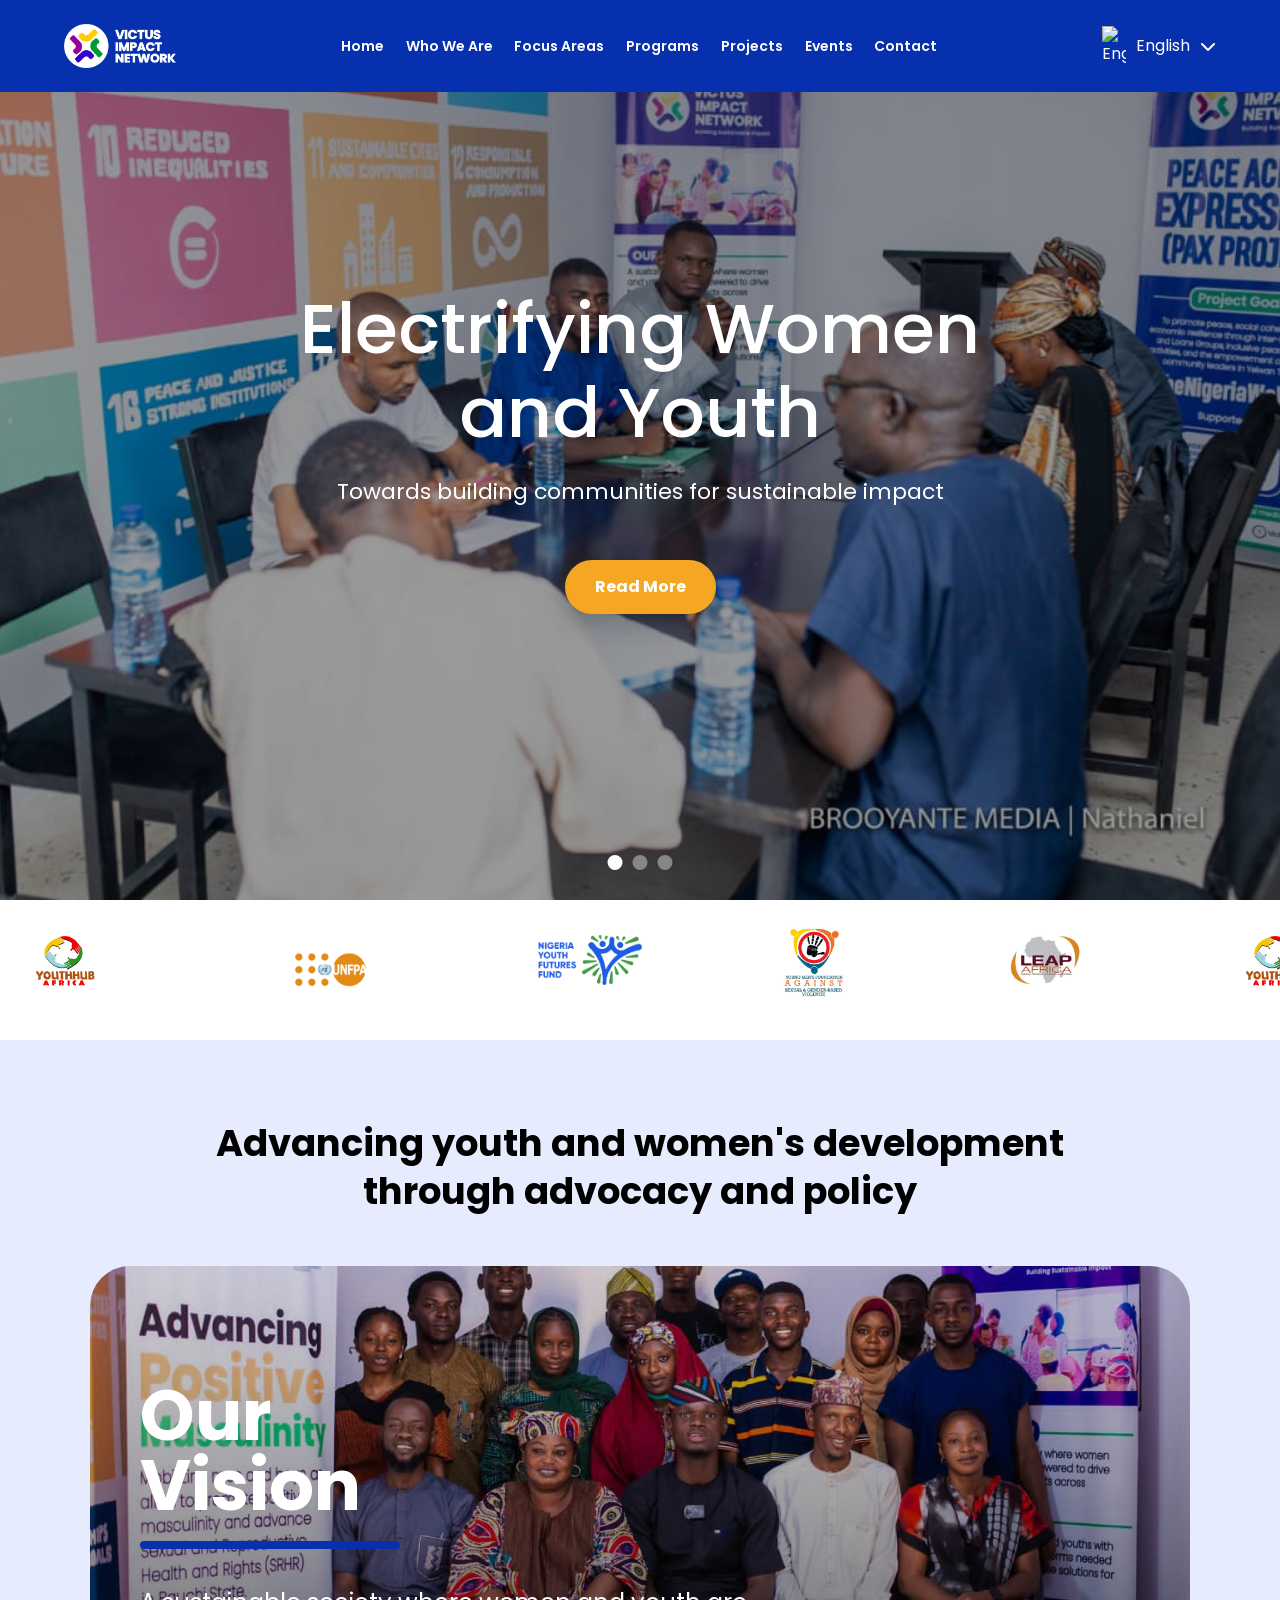
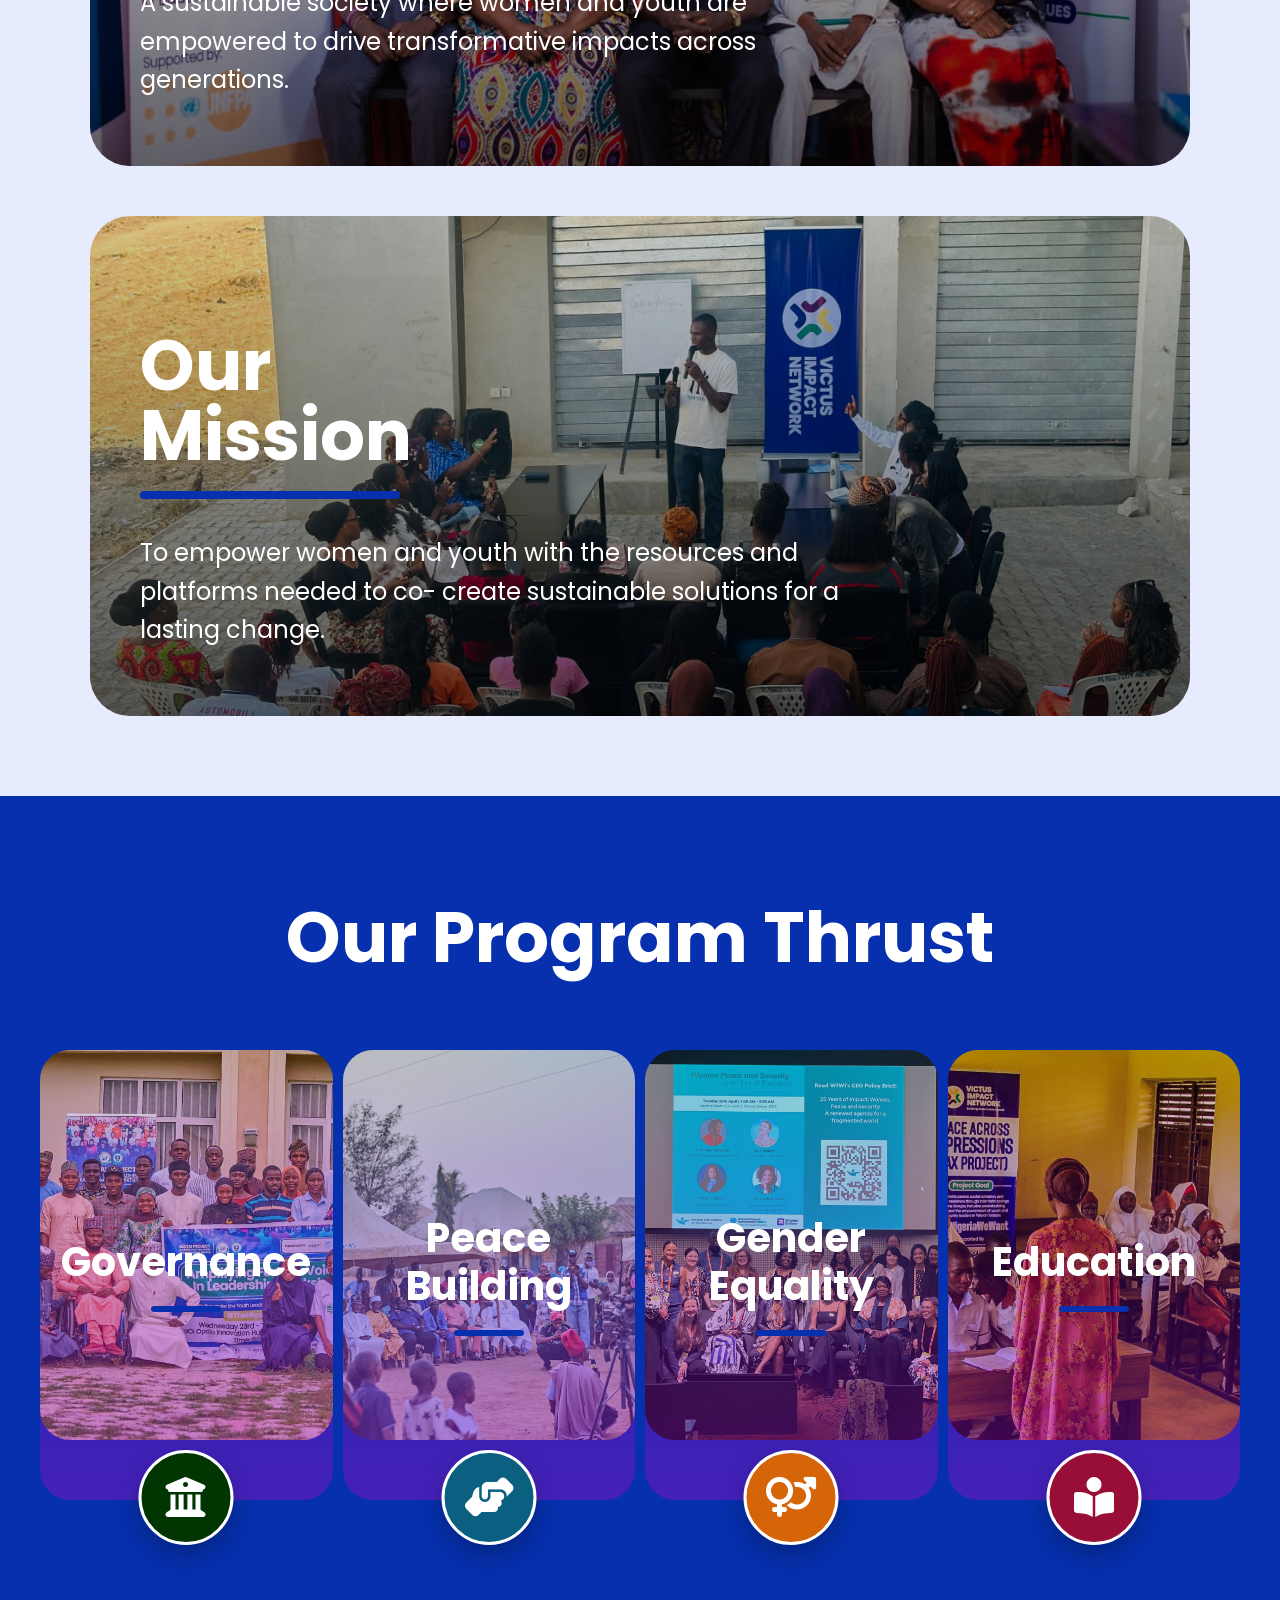
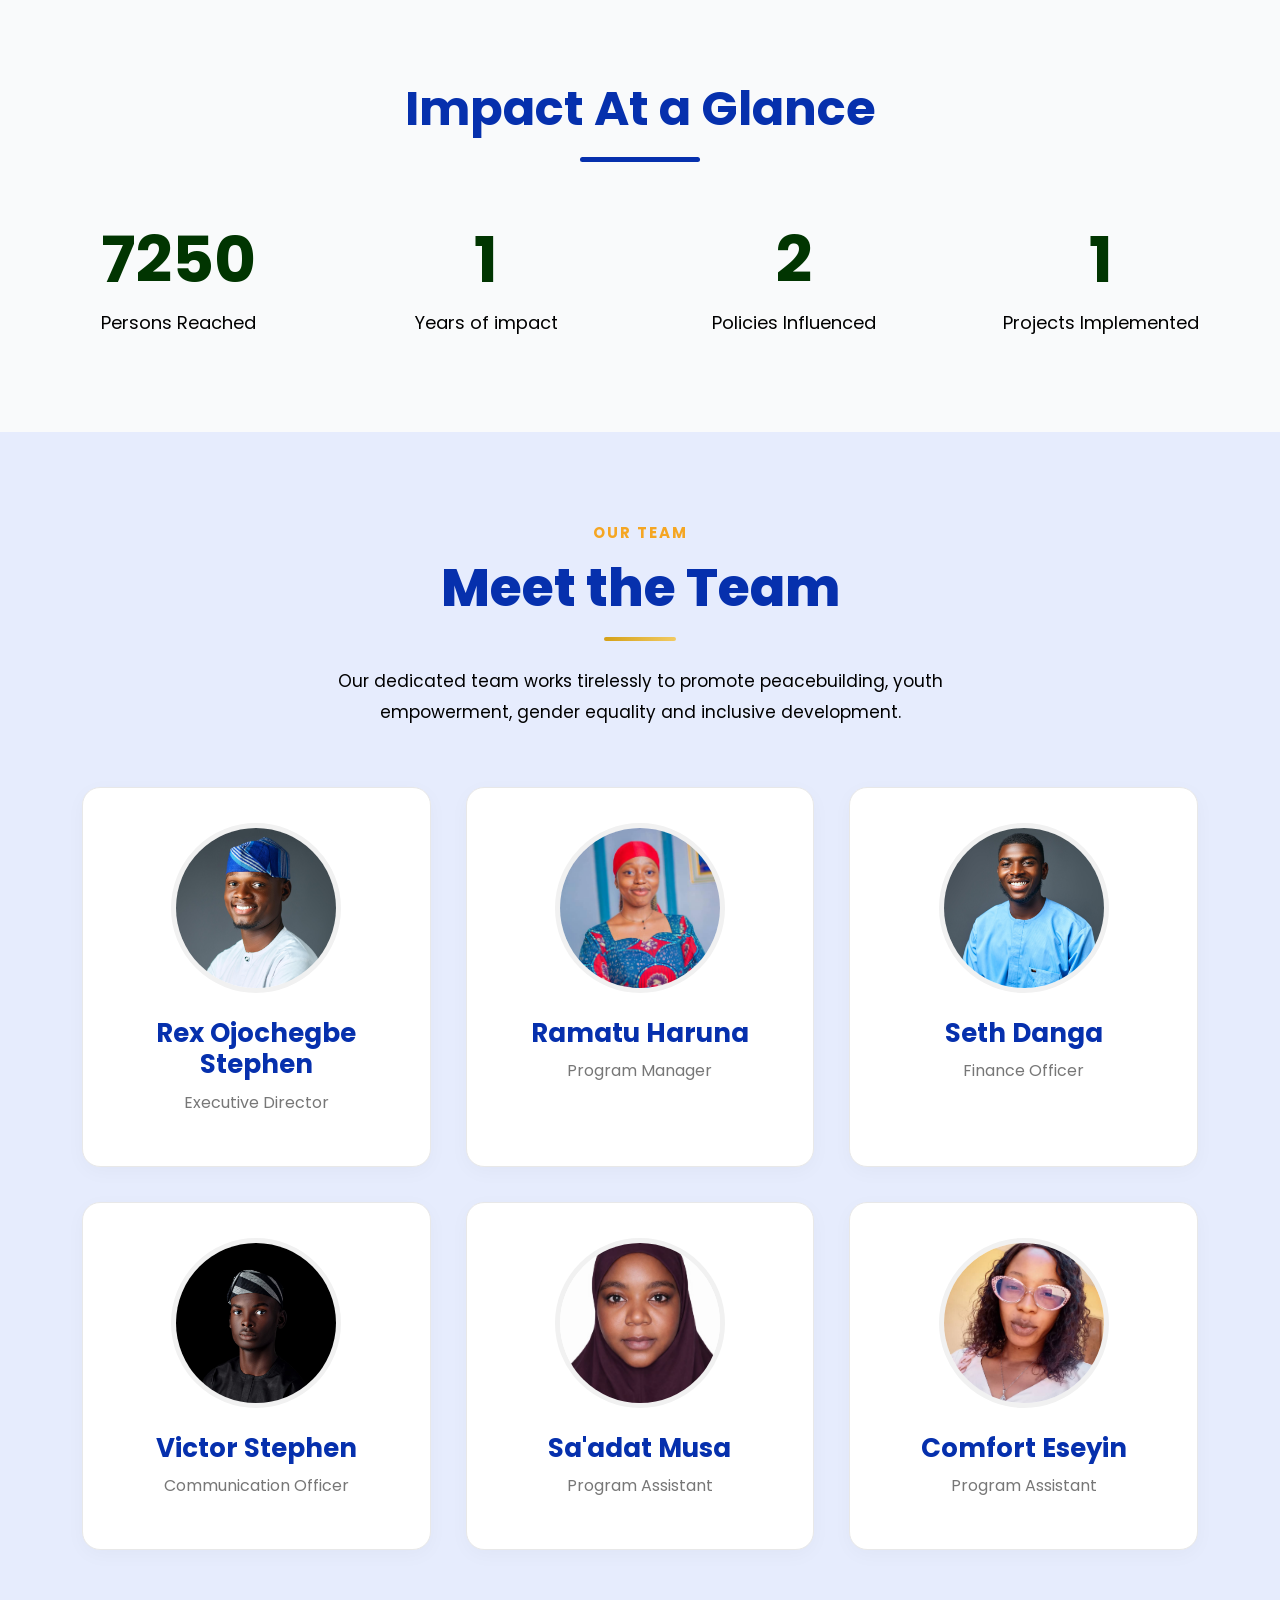
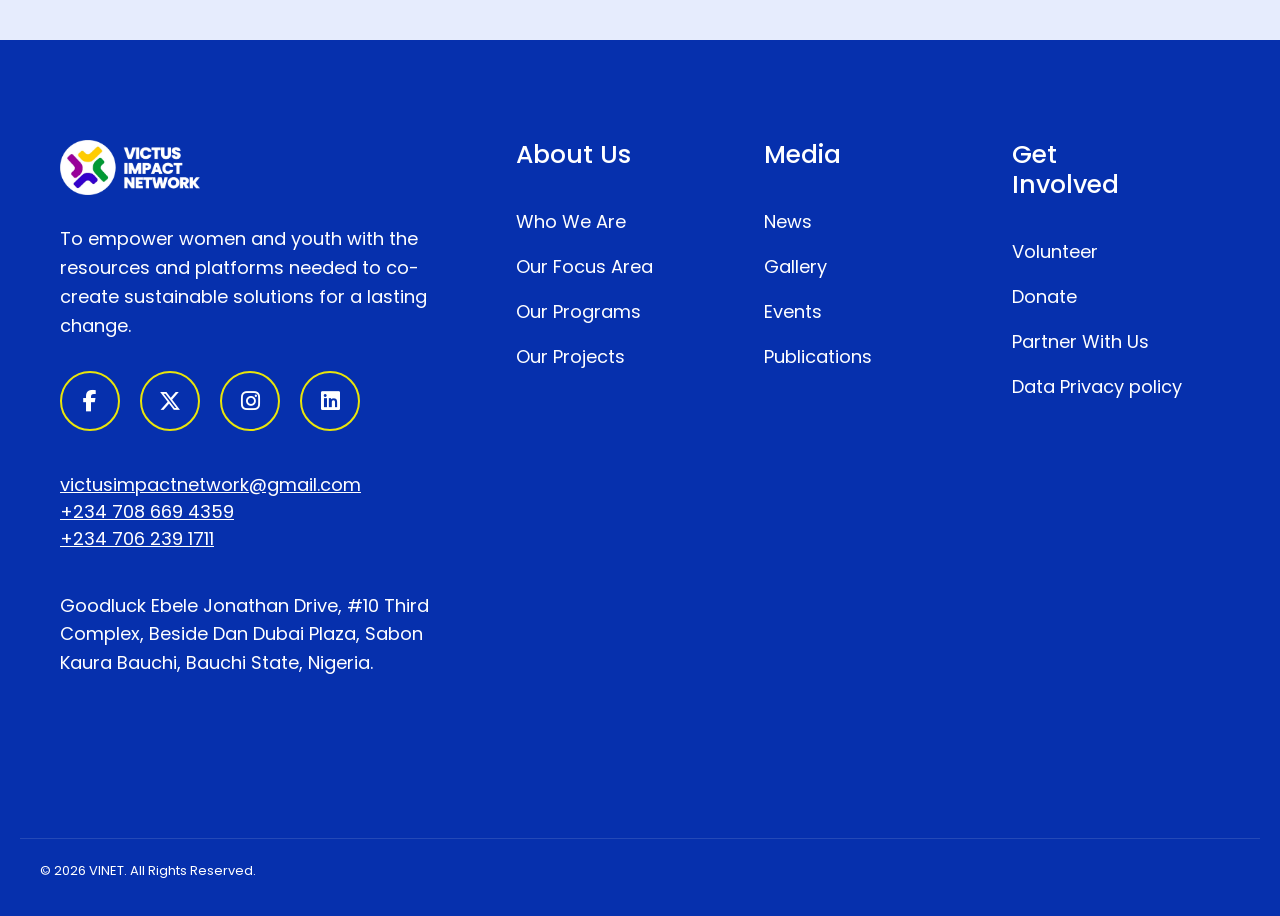
==== commit b8416097: "Add files via upload" ====
--- a/index.html
+++ b/index.html
@@ -12,70 +12,77 @@
 <link rel="stylesheet"
 href="https://cdnjs.cloudflare.com/ajax/libs/font-awesome/6.5.1/css/all.min.css">
 </head>
-<body>
-
-
-<header>
-
-<nav class="navbar">
-
-<div class="mobile-menu">
-☰
-</div>
-
-<div class="left-nav">
-
-<ul class="nav-links">
-
-<li><a href="#">Home</a></li>
-<li><a href="#">Programs</a></li>
-<li><a href="#">Projects</a></li>
-<li><a href="#">News</a></li>
-<li><a href="https://web.facebook.com/profile.php?id=61578188768136">Contact</a></li>
-
-</ul>
-
-</div>
-
-
-<div class="center-logo">
-
-<img src="images/logo.png" alt="VINET">
-
-</div>
-
-<div class="right-nav">
-
-<div class="language-selector">
-
-    <div class="current-language">
-        <img id="current-flag"
-             src="https://flagcdn.com/w40/gb.png">
-        <span id="current-text">English</span>
-        <i class="fa-solid fa-chevron-down"></i>
-    </div>
-
-    <div class="language-menu">
-
-        <div class="language-option">
-            <img src="https://flagcdn.com/w40/fr.png">
-            <span>French</span>
-        </div>
-
-        <div class="language-option">
-            <img src="https://flagcdn.com/w40/es.png">
-            <span>Spanish</span>
-        </div>
-
-        <div class="language-option">
-            <img src="https://flagcdn.com/w40/ng.png">
-            <span>Hausa</span>
-        </div>
-
-    </div>
-
-</div>
-</nav>
+<body class="home-page">
+
+
+<header class="header">
+
+    <nav class="navbar">
+
+        <!-- LOGO LEFT -->
+        <div class="logo">
+            <img src="images/logo.png" alt="VINET Logo">
+        </div>
+
+        <!-- NAVIGATION -->
+        <ul class="nav-links">
+            <li><a href="index.html">Home</a></li>
+            <li><a href="about.html">Who We Are</a></li>
+            <li><a href="focus-area.html">Focus Areas</a></li>
+            <li><a href="programs.html">Programs</a></li>
+            <li><a href="project.html">Projects</a></li>
+            <li><a href="events.html">Events</a></li>
+            <li><a href="contact.html">Contact</a></li>
+        </ul>
+
+        <!-- LANGUAGE -->
+        <div class="language-selector">
+
+            <div class="current-language">
+
+                <img id="current-flag"
+                     src="https://flagcdn.com/w40/gb.png"
+                     alt="English">
+
+                <span id="current-text">English</span>
+
+                <i class="fa-solid fa-chevron-down"></i>
+
+            </div>
+
+            <div class="language-menu">
+
+                <div class="language-option">
+                    <img src="https://flagcdn.com/w40/fr.png">
+                    <span>French</span>
+                </div>
+
+                <div class="language-option">
+                    <img src="https://flagcdn.com/w40/es.png">
+                    <span>Spanish</span>
+                </div>
+
+                <div class="language-option">
+                    <img src="https://flagcdn.com/w40/sa.png">
+                    <span>Arabic</span>
+                </div>
+
+            </div>
+
+        </div>
+
+        <!-- MOBILE MENU -->
+        <div class="mobile-menu">
+
+            <span></span>
+            <span></span>
+            <span></span>
+
+        </div>
+
+    </nav>
+
+</header>
 
 <section class="hero">
 
@@ -90,11 +97,11 @@
  and Youth
 </h1>
 
-<p>
-Towards building communities for sustainable impact <br>
-<br>
-
-<button>Read More</button>
+<p>
+Towards building communities for sustainable impact <br>
+</p>
+
+<a class="hero-button" href="about.html">Read More</a>
 
 </div>
 
@@ -107,14 +114,14 @@
 
 <div class="overlay">
 
-<h1>Empowering Future Leaders</h1>
+<h1>Empowering <br>Future Leaders</h1>
 
 <p>
 Creating opportunities for young people
 across Africa
 </p>
 
-<button>Explore</button>
+<a class="hero-button" href="focus-area.html">Explore</a>
 
 </div>
 
@@ -134,7 +141,7 @@
 and innovation
 </p>
 
-<button>Join Us</button>
+<a class="hero-button" href="volunteer.html">Join Us</a>
 
 </div>
 
@@ -191,13 +198,10 @@
 </section>
 
 
-</header>
-
 <section class="mission-vision">
 
-  <h1>Victus Impact Network is a leading 
-    <br>Women and Youth Advocacy, 
-    <br>and Policy-Informed Organization</h1>
+  <h1>Advancing youth and women's development 
+    through advocacy and policy</h1>
 
 <div class="mv-card">
 
@@ -211,7 +215,7 @@
 
 <p>
 A sustainable society where women and youth are empowered to drive 
-transformative impacts across generations
+transformative impacts across generations.
 </p>
 
 </div>
@@ -231,7 +235,7 @@
 <div class="green-line"></div>
 
 <p>
-To empower women and youth with the resources and platforms needed to co
+To empower women and youth with the resources and platforms needed to co-
 create sustainable solutions for a lasting change.
 </p>
 
@@ -251,14 +255,14 @@
 
 
 
-<div class="program-grid">
-
-
-<div class="program-card">
+<div class="home-program-grid">
+
+
+<div class="home-program-card">
 
 <img src="images/Governance.jpg">
 
-<div class="program-overlay">
+<div class="home-program-overlay">
 
 <h2>
 Governance
@@ -268,7 +272,7 @@
 
 </div>
 
-<div class="program-icon bluee">
+<div class="home-program-icon bluee">
 
 <i class="fa-solid fa-building-columns"></i>
 
@@ -279,11 +283,11 @@
 
 
 
-<div class="program-card">
-
-<img src="images/peacebuillding.jpg">
-
-<div class="program-overlay">
+<div class="home-program-card">
+
+<img src="images/peace building...jpg">
+
+<div class="home-program-overlay">
 
 <h2>
 Peace<br>
@@ -294,7 +298,7 @@
 
 </div>
 
-<div class="program-icon sky">
+<div class="home-program-icon sky">
 
 <i class="fa-solid fa-handshake-angle"></i>
 
@@ -305,11 +309,11 @@
 
 
 
-<div class="program-card">
+<div class="home-program-card">
 
 <img src="images/Gender Equality.jpg">
 
-<div class="program-overlay">
+<div class="home-program-overlay">
 
 <h2>
 Gender<br>
@@ -320,7 +324,7 @@
 
 </div>
 
-<div class="program-icon orange">
+<div class="home-program-icon orange">
 
 <i class="fa-solid fa-venus-mars"></i>
 
@@ -332,11 +336,11 @@
 
 
 
-<div class="program-card">
+<div class="home-program-card">
 
 <img src="images/Education.jpg">
 
-<div class="program-overlay">
+<div class="home-program-overlay">
 
 <h2>
 Education
@@ -346,7 +350,7 @@
 
 </div>
 
-<div class="program-icon purple">
+<div class="home-program-icon purple">
 
 <i class="fa-solid fa-book-open-reader"></i>
 
@@ -361,16 +365,19 @@
 
 <section class="stats">
 
+    <h2 class="section-title">Impact At a Glance</h2>
+    <div class="blue-line"></div>
+
     <div class="stats-grid">
 
         <div class="stat-box">
-            <h2 class="counter" data-target="9057">0</h2>
+            <h2 class="counter" data-target="25000">0</h2>
             <p>Persons Reached</p>
         </div>
 
         <div class="stat-box">
-            <h2 class="counter" data-target="11">0</h2>
-            <p>Training Sessions</p>
+            <h2 class="counter" data-target="1">0</h2>
+            <p>Years of impact</p>
         </div>
 
         <div class="stat-box">
@@ -379,8 +386,8 @@
         </div>
 
         <div class="stat-box">
-            <h2 class="counter" data-target="26">0</h2>
-            <p>Strategic Partnerships</p>
+            <h2 class="counter" data-target="2">0</h2>
+            <p>Projects Implemented</p>
         </div>
 
     </div>
@@ -532,9 +539,7 @@
 <img src="images/logo.png" alt="VINET Logo">
 
 <p>
-Empowering youths and women to drive
-transformative impact through peacebuilding,
-leadership, inclusion and sustainable development.
+To empower women and youth with the resources and platforms needed to co-create sustainable solutions for a lasting change.
 </p>
 
 
@@ -565,16 +570,17 @@
 class="footer-email">
 
 victusimpactnetwork@gmail.com <br>
-+234 708 669 4359
++234 708 669 4359 <br>
++234 706 239 1711
 
 </a>
 
 
 <p class="footer-address">
 
-Third Complex Building,
-          No.10 Adjacent Dan Dubai Plaza,
-          Bauchi State, Nigeria.
+Goodluck Ebele Jonathan Drive, 
+#10 Third Complex, Beside Dan Dubai Plaza, 
+Sabon Kaura Bauchi, Bauchi State, Nigeria.
 
 </p>
 
@@ -588,13 +594,13 @@
 
 <h3>About Us</h3>
 
-<a href="#">Who We Are</a>
-
-<a href="#">Our Focus Area</a>
-
-<a href="#">Our Programs</a>
-
-<a href="#">Our Projects</a>
+<a href="about.html">Who We Are</a>
+
+<a href="focus-area.html">Our Focus Area</a>
+
+<a href="programs.html">Our Programs</a>
+
+<a href="project.html">Our Projects</a>
 
 </div>
 
@@ -606,13 +612,13 @@
 
 <h3>Media</h3>
 
-<a href="#">News</a>
-
-<a href="#">Gallery</a>
-
-<a href="#">Events</a>
-
-<a href="#">Publications</a>
+<a href="news.html">News</a>
+
+<a href="gallery.html">Gallery</a>
+
+<a href="events.html">Events</a>
+
+<a href="publication.html">Publications</a>
 
 </div>
 
@@ -621,13 +627,13 @@
 
 <h3>Get <br>Involved</h3>
 
-<a href="#">Volunteer</a>
-
-<a href="#">Donate</a>
-
-<a href="#">Partner With Us</a>
-
-<a href="#">Contact Us</a>
+<a href="volunteer.html">Volunteer</a>
+
+<a href="donate.html">Donate</a>
+
+<a href="partner.html">Partner With Us</a>
+
+<a href="privacypolicy.html">Data Privacy policy</a>
 
 </div>
 
@@ -663,4 +669,4 @@
 <script src="script.js"></script>
 
 </body>
-</html>+</html>
--- a/style.css
+++ b/style.css
@@ -14,248 +14,261 @@
 
 }
 
+.header{
+    position: absolute;
+    top: 0;
+    left: 0;
+    width: 100%;
+    z-index: 1000;
+}
 
 .navbar{
-
-position:absolute;
-top:0;
-left:0;
-
-width:100%;
-
-padding:20px 40px;
-
-display:flex;
-justify-content:space-between;
-align-items:center;
-
-background: rgb(6, 48, 173);
-
-z-index:100;
-
-}
-
+    width: 100%;
+    max-width: 1400px;
+    margin: 0 auto;
+    padding: 20px 40px;
+
+    display: grid;
+    grid-template-columns: 1fr auto 1fr;
+    align-items: center;
+    background-color: #0630AD;
+  }
+
+/* LOGO */
+
+.logo{
+    justify-self: start;
+}
+
+.logo img{
+    width: 150px;
+    height: auto;
+    margin-left: 70px;
+}
 
 .nav-links{
-
-display:flex;
-gap:25px;
-list-style:none;
-
+    display: flex;
+    justify-content: center;
+    align-items: center;
+    gap: 35px;
+
+    list-style: none;
+    margin: 0;
+    padding: 0;
+
+    justify-self: center;
 }
 
 .nav-links a{
-
-text-decoration:none;
-color:white;
-
-font-size:16px;
-padding-top: 20px;
-
-}
-
-
-.center-logo img{
-
-width:120px;
-height: 50px;
-align-content: left;
-
-}
-
-
-.right-nav{
-
-display:flex;
-align-items:center;
-gap:10px;
-color:white;
-
-}
-
-
-.right-nav img{
-
-width:25px;
-
-}
-
+    text-decoration: none;
+    color: #fff;
+    font-size: 17px;
+    font-weight: 600;
+    transition: .3s;
+}
+
+.nav-links a:hover{
+    color: #D4A017;
+}
+
+.language-selector{
+    justify-self: end;
+    position: relative;
+}
+
+.current-language{
+
+    display:flex;
+
+    align-items:center;
+
+    gap:10px;
+
+    cursor:pointer;
+
+    color:#fff;
+
+}
+
+.current-language img{
+
+    width:24px;
+
+}
+
+.language-menu{
+
+    position:absolute;
+
+    top:45px;
+
+    right:0;
+
+    background:#fff;
+
+    width:170px;
+
+    border-radius:10px;
+
+    display:none;
+
+    overflow:hidden;
+
+    box-shadow:0 10px 25px rgba(0,0,0,.15);
+
+}
+
+.language-menu.show{
+
+    display:block;
+
+}
+
+.language-option{
+
+    display:flex;
+
+    align-items:center;
+
+    gap:10px;
+
+    padding:12px;
+
+    cursor:pointer;
+
+}
+
+.language-option:hover{
+
+    background:#f4f4f4;
+
+}
+
+.language-option img{
+
+    width:24px;
+
+}
+
+/* MOBILE */
 
 .mobile-menu{
 
-display:none;
-
-font-size:32px;
-color:white;
-cursor:pointer;
-
-}
-
-
-
-/* MOBILE */
-
-@media(max-width:768px){
-
-.navbar{
-
-padding:20px;
-
-}
-
-
-.mobile-menu{
-
-display:block;
-
-}
-
-
-.left-nav{
-
-position:absolute;
-
-top:100%;
-left:0;
-
-width:100%;
-
-}
-
-
-.nav-links{
-
-display:none;
-
-flex-direction:column;
-
-background:#f5a623;
-
-padding:20px;
-
-gap:20px;
-
-}
-
-
-.nav-links.show{
-
-display:flex;
-
-}
-
-
-.center-logo img{
-
-width:55px;
-
-}
-
-
-.right-nav span{
-
-display:none;
-
-}
-
-}
-
-/* LANGUAGE DROPDOWN */
-
-.language-selector{
-
-position:relative;
-
-cursor:pointer;
-
-}
-
-.current-language{
-
-display:flex;
-
-align-items:center;
-
-gap:8px;
-
-color:white;
-
-}
-
-.current-language img{
-
-width:28px;
-
-border-radius:2px;
-
-}
-
-.arrow{
-
-font-size:12px;
-
-}
-
-
-.language-menu{
-
-position:absolute;
-
-top:45px;
-
-right:0;
-
-width:180px;
-
-background: rgb(6, 48, 173);
-
-border-radius:10px;
-
-overflow:hidden;
-
-display:none;
-
-box-shadow:0 5px 20px rgba(0,0,0,.2);
-
-z-index:1000;
-
-}
-
-
-.language-menu.show{
-
-display:block;
-
-}
-
-
-.language-option{
-
-display:flex;
-
-align-items:center;
-
-gap:10px;
-
-padding:15px;
-
-cursor:pointer;
-
-transition:.3s;
-
-}
-
-
-.language-option:hover{
-
-background:#f2f2f2;
-
-}
-
-
-.language-option img{
-
-width:25px;
+    display:none;
+
+    flex-direction:column;
+
+    cursor:pointer;
+
+    gap:5px;
+
+}
+
+.mobile-menu span{
+
+    width:26px;
+
+    height:3px;
+
+    background:#fff;
+
+}
+
+@media (max-width: 992px){
+
+    .navbar{
+        display: flex;
+        justify-content: space-between;
+        align-items: center;
+        padding: 15px 20px;
+        position: relative;
+    }
+
+    /* Logo */
+
+    .logo img{
+        width: 65px;
+        margin-left:20px;
+    }
+
+    /* Hide desktop navigation */
+
+    .nav-links{
+        display: none;
+
+        position: absolute;
+        top: 100%;
+        left: 0;
+
+        width: 100%;
+
+        background: #0630AD;
+
+        flex-direction: column;
+
+        padding: 20px 0;
+
+        gap: 20px;
+
+        z-index: 999;
+
+        margin-left: 40px;
+    }
+
+    .nav-links.show{
+        display: flex;
+    }
+
+    .nav-links li{
+        width: 100%;
+        text-align: center;
+    }
+
+    .nav-links a{
+        display: block;
+        padding: 10px 0;
+        color: white;
+    }
+
+    /* Right side */
+
+    .right-nav{
+        display: flex;
+        align-items: center;
+        gap: 15px;
+    }
+
+    .language-selector{
+        position: relative;
+    }
+
+    .current-language{
+        display: flex;
+        align-items: center;
+        gap: 6px;
+        color: white;
+        font-size: 15px;
+    }
+
+    .current-language img{
+        width: 22px;
+    }
+
+    /* Hamburger */
+
+    .mobile-menu{
+        display: flex;
+        flex-direction: column;
+        gap: 5px;
+        cursor: pointer;
+    }
+
+    .mobile-menu span{
+        width: 28px;
+        height: 3px;
+        background: white;
+        border-radius: 2px;
+    }
 
 }
 
@@ -317,9 +330,10 @@
 
 .overlay h1{
 
-font-size:80px;
+font-size:70px;
 max-width:700px;
 margin-bottom:20px;
+
 
 }
 
@@ -561,10 +575,11 @@
 .mission-vision h1 {
     max-width: 900px;
     margin: 0 auto;
-    font-size: 2.5rem;
+    font-size: 2.3rem;
     font-weight: 700;
     line-height: 1.3;
     color: #000;
+    text-align: center;
 }
 
 
@@ -740,7 +755,7 @@
 }
 
 
-.program-grid{
+.home-program-grid{
 
 display:grid;
 
@@ -756,7 +771,7 @@
 }
 
 
-.program-card{
+.home-program-card{
 
 position:relative;
 
@@ -769,7 +784,7 @@
 }
 
 
-.program-card img{
+.home-program-card img{
 
 width:100%;
 height:100%;
@@ -784,14 +799,14 @@
 }
 
 
-.program-card:hover img{
+.home-program-card:hover img{
 
 transform:scale(1.05);
 
 }
 
 
-.program-overlay{
+.home-program-overlay{
 
 position:absolute;
 
@@ -823,7 +838,7 @@
 
 }
 
-.program-overlay h2{
+.home-program-overlay h2{
 
 font-size:40px;
 line-height:1.2;
@@ -848,7 +863,7 @@
 }
 
 
-.program-icon{
+.home-program-icon{
 
 position:absolute;
 
@@ -960,7 +975,7 @@
 
 .program-header h1{
 
-font-size:45px;
+font-size:75px;
 
 }
 
@@ -972,7 +987,7 @@
 
 .program-overlay h2{
 
-font-size:20px;
+font-size:40px;
 
 }
 
@@ -1220,7 +1235,21 @@
     padding: 80px 20px;
     background: #F9FAFB;
 }
-
+.section-title{
+    text-align: center;
+    font-size: 48px;
+    font-weight: 700;
+    color: #0630AD;
+    margin-bottom: 20px;
+}
+
+.blue-line{
+    width: 120px;
+    height: 5px;
+    background: #0630AD;
+    border-radius: 10px;
+    margin: 0 auto 60px auto;
+}
 .stats-grid{
     max-width: 1200px;
     margin: auto;
@@ -1246,7 +1275,14 @@
     font-size: 18px;
     line-height: 1.5;
 }
-
+@media (max-width:768px){
+
+    .stats h2{
+        font-size:36px;
+        margin-bottom:40px;
+    }
+
+}
 @media(max-width:768px){
 
     .stats-grid{
@@ -1288,7 +1324,7 @@
 grid-template-columns:
 2fr 1fr 1fr 1fr;
 
-gap:60px;
+gap:40px;
 
 padding:0 60px 80px;
 
@@ -1306,12 +1342,13 @@
 
 .footer-brand p{
 
-font-size:20px;
-line-height:1.8;
-
-margin-bottom:40px;
+font-size:18px;
+line-height:1.6;
+
+margin-bottom:30px;
 
 max-width:500px;
+justify-content: center;
 
 }
 
@@ -1332,7 +1369,7 @@
 width:55px;
 height:55px;
 
-border:2px solid black;
+border:2px solid rgb(233, 229, 10);
 
 border-radius:50%;
 
@@ -1376,102 +1413,5608 @@
 
 .footer-address{
 
+font-size:18px;
+
+line-height:1.7;
+
+}
+
+
+.footer-links{
+
+display:flex;
+
+flex-direction:column;
+
+gap:18px;
+
+}
+
+
+.footer-links h3{
+
+color:white;
+
+font-size:25px;
+
+margin-bottom:20px;
+
+}
+
+
+.footer-links a{
+
+text-decoration:none;
+
+font-size:18px;
+
+color:white;
+
+transition:.3s;
+
+}
+
+
+.footer-links a:hover{
+
+padding-left:10px;
+color:black;
+
+}
+
+
+.footer-bottom{
+
+border-top:1px solid #d5d5d5;
+
+padding:20px;
+
+text-align:center;
+
+font-size:18px;
+
+}
+
+
+
+/* MOBILE */
+
+@media(max-width:900px){
+
+.footer-container{
+
+grid-template-columns:1fr;
+
+padding:0 30px 60px;
+
+}
+
+
+.footer-links h2{
+
+font-size:32px;
+
+}
+
+
+.footer-links a{
+
 font-size:20px;
 
+}
+
+
+.footer-brand p{
+
+font-size:18px;
+
+}
+
+}
+
+/* =========================
+ABOUT HERO
+========================= */
+
+.page-hero{
+
+height:60vh;
+
+background:
+
+linear-gradient(rgba(0,0,0,.55),rgba(0,0,0,.55)),
+url(images/about-banner.jpg);
+
+background-size:cover;
+
+background-position:center;
+
+display:flex;
+
+justify-content:center;
+
+align-items:center;
+
+text-align:center;
+
+color:white;
+
+}
+
+.hero-overlay h1{
+
+font-size:65px;
+
+font-weight:800;
+
+margin-bottom:15px;
+
+}
+
+.hero-overlay p{
+
+font-size:22px;
+
+max-width:750px;
+
+margin:auto;
+
 line-height:1.7;
 
 }
 
-
-.footer-links{
+/* =========================
+ABOUT
+========================= */
+
+.about-section{
+
+padding:100px 8%;
+
+}
+
+.about-container{
+
+display:grid;
+
+grid-template-columns:1fr 1fr;
+
+gap:60px;
+
+align-items:center;
+
+}
+
+.about-image img{
+
+width:100%;
+
+border-radius:25px;
+
+}
+
+.about-content h2{
+
+font-size:48px;
+
+color:#0630AD;
+
+margin-bottom:10px;
+
+}
+
+.about-content p{
+
+margin-top:20px;
+
+font-size:18px;
+
+line-height:1.9;
+
+color:#555;
+
+}
+
+/* =========================
+MISSION
+========================= */
+
+.mission-grid{
+
+padding:80px 8%;
+
+display:grid;
+
+grid-template-columns:repeat(2,1fr);
+
+gap:40px;
+
+}
+
+.mission-card{
+
+background:white;
+
+padding:45px;
+
+text-align:center;
+
+border-radius:20px;
+
+box-shadow:0 8px 30px rgba(0,0,0,.08);
+
+transition:.4s;
+
+}
+
+.mission-card:hover{
+
+transform:translateY(-10px);
+
+}
+
+.mission-card i{
+
+font-size:45px;
+
+color:#0630AD;
+
+margin-bottom:20px;
+
+}
+
+.mission-card h3{
+
+font-size:32px;
+
+margin-bottom:20px;
+
+}
+
+/* =========================
+VALUES
+========================= */
+
+.values{
+
+padding:100px 8%;
+
+background:#f8fbff;
+
+text-align:center;
+
+}
+
+.value-grid{
+
+display:grid;
+
+grid-template-columns:repeat(4,1fr);
+
+gap:30px;
+
+margin-top:60px;
+
+}
+
+.value-card{
+
+background:white;
+
+padding:40px;
+
+border-radius:20px;
+
+transition:.4s;
+
+}
+
+.value-card:hover{
+
+transform:translateY(-8px);
+
+}
+
+.value-card i{
+
+font-size:45px;
+
+color:#D4A017;
+
+margin-bottom:20px;
+
+}
+
+.value-card h3{
+
+margin-bottom:15px;
+
+}
+
+/* =========================
+WHY US
+========================= */
+
+.why-us{
+
+padding:100px 8%;
+
+display:grid;
+
+grid-template-columns:1fr 1fr;
+
+gap:60px;
+
+align-items:center;
+
+}
+
+.why-right img{
+
+width:100%;
+
+border-radius:20px;
+
+}
+
+.why-left ul{
+
+margin-top:30px;
+
+}
+
+.why-left li{
+
+font-size:20px;
+
+margin-bottom:20px;
+
+list-style:none;
+
+}
+
+/* =========================
+CTA
+========================= */
+
+.about-cta{
+
+padding:90px;
+
+background:#0630AD;
+
+color:white;
+
+text-align:center;
+
+}
+
+.about-cta h2{
+
+font-size:50px;
+
+margin-bottom:20px;
+
+}
+
+.about-cta p{
+
+font-size:20px;
+
+margin-bottom:35px;
+
+}
+
+.about-cta .btn{
+
+display:inline-block;
+
+padding:16px 40px;
+
+background:#D4A017;
+
+color:white;
+
+text-decoration:none;
+
+border-radius:40px;
+
+font-weight:600;
+
+}
+
+/* =========================
+RESPONSIVE
+========================= */
+
+@media(max-width:992px){
+
+.about-container,
+
+.mission-grid,
+
+.value-grid,
+
+.why-us{
+
+grid-template-columns:1fr;
+
+}
+
+.hero-overlay h1{
+
+font-size:45px;
+
+}
+
+}
+
+/* ===========================
+FOCUS HERO
+=========================== */
+
+.focus-hero{
+
+background:
+linear-gradient(rgba(0,0,0,.55),rgba(0,0,0,.55)),
+url(images/focus-banner.jpg);
+
+background-size:cover;
+background-position:center;
+
+}
+
+/* ===========================
+INTRO
+=========================== */
+
+.focus-intro{
+
+padding:100px 8%;
+text-align:center;
+
+}
+
+.focus-intro h2{
+
+font-size:48px;
+color:#0630AD;
+
+margin-bottom:20px;
+
+}
+
+.focus-intro p{
+
+max-width:850px;
+
+margin:auto;
+
+font-size:19px;
+
+line-height:1.8;
+
+color:#666;
+
+}
+
+/* ===========================
+FOCUS GRID
+=========================== */
+
+.focus-grid{
+
+padding:80px 8%;
+
+display:grid;
+
+grid-template-columns:repeat(2,1fr);
+
+gap:35px;
+
+}
+
+.focus-card{
+
+background:white;
+
+padding:50px;
+
+border-radius:20px;
+
+text-align:center;
+
+box-shadow:0 8px 25px rgba(0,0,0,.08);
+
+transition:.4s;
+
+}
+
+.focus-card:hover{
+
+transform:translateY(-10px);
+
+}
+
+.focus-icon{
+
+width:95px;
+height:95px;
+
+margin:auto;
+
+background:#0630AD;
+
+border-radius:50%;
 
 display:flex;
 
+justify-content:center;
+align-items:center;
+
+margin-bottom:25px;
+
+}
+
+.focus-icon i{
+
+font-size:40px;
+
+color:white;
+
+}
+
+.focus-card h3{
+
+font-size:30px;
+
+margin-bottom:20px;
+
+color:#0630AD;
+
+}
+
+.focus-card p{
+
+font-size:17px;
+
+line-height:1.8;
+
+color:#666;
+
+}
+
+/* ===========================
+IMPACT
+=========================== */
+
+.focus-impact{
+
+padding:100px 8%;
+
+display:grid;
+
+grid-template-columns:1fr 1fr;
+
+gap:60px;
+
+align-items:center;
+
+}
+
+.impact-left img{
+
+width:100%;
+
+border-radius:20px;
+
+}
+
+.impact-right h2{
+
+font-size:46px;
+
+color:#0630AD;
+
+}
+
+.impact-right p{
+
+margin:30px 0;
+
+line-height:1.8;
+
+}
+
+.impact-right ul{
+
+padding-left:20px;
+
+}
+
+.impact-right li{
+
+margin-bottom:15px;
+
+font-size:18px;
+
+}
+
+/* ===========================
+RESPONSIVE
+=========================== */
+
+@media(max-width:992px){
+
+.focus-grid{
+
+grid-template-columns:1fr;
+
+}
+
+.focus-impact{
+
+grid-template-columns:1fr;
+
+}
+
+}
+
+/*========================================
+PROGRAM HERO
+=========================================*/
+
+.program-hero{
+    height:65vh;
+    background:
+    linear-gradient(rgba(0,0,0,.55),rgba(0,0,0,.55)),
+    url("images/program-banner.jpg");
+
+    background-size:cover;
+    background-position:center;
+    background-repeat:no-repeat;
+
+    display:flex;
+    justify-content:center;
+    align-items:center;
+    text-align:center;
+
+    color:#fff;
+}
+
+.program-hero .overlay{
+    width:90%;
+    max-width:900px;
+}
+
+.program-hero h1{
+
+    font-size:60px;
+
+    font-weight:700;
+
+    margin-bottom:20px;
+}
+
+.program-hero p{
+
+    font-size:22px;
+
+    line-height:1.8;
+}
+
+
+/*========================================
+INTRO
+=========================================*/
+
+.program-intro{
+
+    padding:90px 8%;
+
+    text-align:center;
+
+    background:#fff;
+}
+
+.program-intro h2{
+
+    font-size:46px;
+
+    color:#0630AD;
+
+    margin-bottom:15px;
+}
+
+.program-intro p{
+
+    max-width:900px;
+
+    margin:auto;
+
+    color:#666;
+
+    font-size:18px;
+
+    line-height:1.9;
+}
+
+
+/*========================================
+PROGRAM GRID
+=========================================*/
+
+.program-grid{
+
+    width:90%;
+
+    max-width:1300px;
+
+    margin:auto;
+
+    padding-bottom:100px;
+
+    display:grid;
+
+    grid-template-columns:repeat(3,1fr);
+
+    gap:35px;
+}
+
+
+/*========================================
+PROGRAM CARD
+=========================================*/
+
+.program-card{
+
+    background:#fff;
+
+    border-radius:18px;
+
+    overflow:hidden;
+
+    box-shadow:0 12px 35px rgba(0,0,0,.08);
+
+    transition:.4s ease;
+}
+
+.program-card:hover{
+
+    transform:translateY(-10px);
+
+    box-shadow:0 20px 45px rgba(0,0,0,.15);
+}
+
+.program-card img{
+
+    width:100%;
+
+    height:240px;
+
+    object-fit:cover;
+}
+
+.program-info{
+
+    padding:30px;
+}
+
+.program-info h3{
+
+    color:#0630AD;
+
+    font-size:28px;
+
+    margin-bottom:15px;
+}
+
+.program-info p{
+
+    color:#666;
+
+    line-height:1.8;
+
+    font-size:16px;
+}
+
+
+/*========================================
+WHY PROGRAMS
+=========================================*/
+
+.why-programs{
+
+    width:90%;
+
+    max-width:1300px;
+
+    margin:100px auto;
+
+    display:grid;
+
+    grid-template-columns:1fr 1fr;
+
+    gap:60px;
+
+    align-items:center;
+}
+
+.why-image img{
+
+    width:100%;
+
+    border-radius:20px;
+}
+
+.why-text h2{
+
+    font-size:45px;
+
+    color:#0630AD;
+
+    margin-bottom:15px;
+}
+
+.why-text p{
+
+    margin:30px 0;
+
+    line-height:1.9;
+
+    color:#666;
+
+    font-size:18px;
+}
+
+.why-text ul{
+
+    list-style:none;
+
+    padding:0;
+}
+
+.why-text li{
+
+    margin-bottom:20px;
+
+    font-size:18px;
+
+    color:#444;
+}
+
+.why-text i{
+
+    color:#D4A017;
+
+    margin-right:10px;
+}
+
+
+/*========================================
+CTA
+=========================================*/
+
+.program-cta{
+
+    background:#0630AD;
+
+    padding:90px 20px;
+
+    text-align:center;
+
+    color:#fff;
+}
+
+.program-cta h2{
+
+    font-size:48px;
+
+    margin-bottom:20px;
+}
+
+.program-cta p{
+
+    font-size:20px;
+
+    margin-bottom:40px;
+
+    line-height:1.8;
+}
+
+.cta-btn{
+
+    display:inline-block;
+
+    background:#D4A017;
+
+    color:#fff;
+
+    text-decoration:none;
+
+    padding:16px 40px;
+
+    border-radius:50px;
+
+    font-size:17px;
+
+    font-weight:600;
+
+    transition:.3s;
+}
+
+.cta-btn:hover{
+
+    background:#b8860b;
+
+    transform:translateY(-3px);
+}
+
+
+/*========================================
+TITLE LINE
+=========================================*/
+
+.title-line{
+
+    width:90px;
+
+    height:4px;
+
+    background:#D4A017;
+
+    margin:20px auto 40px;
+
+    border-radius:20px;
+}
+
+
+/*========================================
+TABLET
+=========================================*/
+
+@media(max-width:992px){
+
+.program-grid{
+
+grid-template-columns:repeat(2,1fr);
+
+}
+
+.why-programs{
+
+grid-template-columns:1fr;
+
+}
+
+.program-hero h1{
+
+font-size:46px;
+
+}
+
+.program-hero p{
+
+font-size:18px;
+
+}
+
+}
+
+
+/*========================================
+PHONE
+=========================================*/
+
+@media(max-width:768px){
+
+.program-grid{
+
+grid-template-columns:1fr;
+
+gap:25px;
+
+}
+
+.program-intro{
+
+padding:70px 20px;
+
+}
+
+.program-intro h2{
+
+font-size:34px;
+
+}
+
+.program-card img{
+
+height:220px;
+
+}
+
+.program-info{
+
+padding:25px;
+
+}
+
+.program-info h3{
+
+font-size:24px;
+
+}
+
+.program-hero{
+
+height:55vh;
+
+}
+
+.program-hero h1{
+
+font-size:36px;
+
+}
+
+.program-hero p{
+
+font-size:16px;
+
+}
+
+.why-programs{
+
+margin:70px auto;
+
+gap:35px;
+
+}
+
+.why-text h2{
+
+font-size:34px;
+
+}
+
+.program-cta{
+
+padding:70px 20px;
+
+}
+
+.program-cta h2{
+
+font-size:34px;
+
+}
+
+.program-cta p{
+
+font-size:17px;
+
+}
+
+}
+
+/*==================================================
+PROJECT HERO
+==================================================*/
+
+.project-hero{
+
+    height:65vh;
+
+    background:
+    linear-gradient(rgba(0,0,0,.60),rgba(0,0,0,.60)),
+    url("images/projects-banner.jpg");
+
+    background-size:cover;
+    background-position:center;
+    background-repeat:no-repeat;
+
+    display:flex;
+    justify-content:center;
+    align-items:center;
+
+    text-align:center;
+
+    color:#fff;
+}
+
+.project-hero h1{
+
+    font-size:65px;
+    font-weight:700;
+
+    margin-bottom:20px;
+}
+
+.project-hero p{
+
+    font-size:22px;
+    max-width:700px;
+    line-height:1.8;
+}
+
+
+/*==================================================
+INTRODUCTION
+==================================================*/
+
+.project-intro{
+
+    padding:90px 8%;
+
+    text-align:center;
+
+    background:#fff;
+}
+
+.project-intro h2{
+
+    font-size:46px;
+
+    color:#0630AD;
+
+    margin-bottom:15px;
+}
+
+.project-intro p{
+
+    max-width:850px;
+
+    margin:auto;
+
+    line-height:1.9;
+
+    color:#666;
+
+    font-size:18px;
+}
+
+
+/*==================================================
+FILTER BUTTONS
+==================================================*/
+
+.project-filter{
+
+    display:flex;
+
+    justify-content:center;
+
+    gap:20px;
+
+    flex-wrap:wrap;
+
+    margin-bottom:70px;
+}
+
+.project-filter button{
+
+    border:none;
+
+    padding:14px 28px;
+
+    border-radius:40px;
+
+    cursor:pointer;
+
+    font-size:16px;
+
+    background:#f1f1f1;
+
+    transition:.3s;
+}
+
+.project-filter button:hover{
+
+    background:#0630AD;
+
+    color:white;
+}
+
+.project-filter .active{
+
+    background:#0630AD;
+
+    color:#fff;
+}
+
+
+/*==================================================
+PROJECT GRID
+==================================================*/
+
+.project-grid{
+
+    width:90%;
+
+    max-width:1350px;
+
+    margin:auto;
+
+    display:grid;
+
+    grid-template-columns:repeat(auto-fit,minmax(350px,1fr));
+
+    gap:35px;
+
+    padding-bottom:100px;
+}
+
+
+/*==================================================
+PROJECT CARD
+==================================================*/
+
+.project-card{
+
+    background:#fff;
+
+    border-radius:18px;
+
+    overflow:hidden;
+
+    box-shadow:0 15px 35px rgba(0,0,0,.08);
+
+    transition:.4s;
+}
+
+.project-card:hover{
+
+    transform:translateY(-12px);
+
+    box-shadow:0 20px 50px rgba(0,0,0,.15);
+}
+
+.project-card img{
+
+    width:100%;
+
+    height:250px;
+
+    object-fit:cover;
+}
+
+.project-info{
+
+    padding:30px;
+}
+
+.project-info h3{
+
+    margin:20px 0 15px;
+
+    color:#0630AD;
+
+    font-size:28px;
+}
+
+.project-info p{
+
+    color:#666;
+
+    line-height:1.8;
+}
+
+.project-footer{
+
+    display:flex;
+
+    justify-content:space-between;
+
+    margin-top:30px;
+
+    color:#777;
+
+    font-size:15px;
+}
+
+
+/*==================================================
+BADGES
+==================================================*/
+
+.badge{
+
+    display:inline-block;
+
+    padding:8px 18px;
+
+    border-radius:30px;
+
+    font-size:14px;
+
+    font-weight:600;
+
+    color:white;
+}
+
+.completed{
+
+    background:#28a745;
+}
+
+.ongoing{
+
+    background:#007bff;
+}
+
+.upcoming{
+
+    background:#D4A017;
+}
+
+
+/*==================================================
+SUCCESS STORY
+==================================================*/
+
+.success-story{
+
+    width:90%;
+
+    max-width:1350px;
+
+    margin:100px auto;
+
+    display:grid;
+
+    grid-template-columns:1fr 1fr;
+
+    gap:60px;
+
+    align-items:center;
+}
+
+.story-image img{
+
+    width:100%;
+
+    border-radius:20px;
+
+    box-shadow:0 15px 35px rgba(0,0,0,.12);
+}
+
+.story-text h2{
+
+    font-size:45px;
+
+    color:#0630AD;
+}
+
+.story-text h3{
+
+    margin:25px 0;
+
+    color:#D4A017;
+
+    font-size:30px;
+}
+
+.story-text p{
+
+    line-height:1.9;
+
+    color:#666;
+
+    margin-bottom:30px;
+}
+
+.story-text ul{
+
+    list-style:none;
+
+    padding:0;
+}
+
+.story-text li{
+
+    margin-bottom:18px;
+
+    font-size:18px;
+
+    color:#444;
+}
+
+
+/*==================================================
+IMPACT SECTION
+==================================================*/
+
+.project-impact{
+
+    background:#0630AD;
+
+    color:white;
+
+    padding:90px 8%;
+
+    display:grid;
+
+    grid-template-columns:repeat(4,1fr);
+
+    gap:30px;
+
+    text-align:center;
+}
+
+.impact-box{
+
+    background:rgba(255,255,255,.08);
+
+    padding:40px 20px;
+
+    border-radius:18px;
+}
+
+.impact-box h2{
+
+    font-size:50px;
+
+    color:#D4A017;
+
+    margin-bottom:15px;
+}
+
+.impact-box p{
+
+    font-size:18px;
+}
+
+
+/*==================================================
+CTA
+==================================================*/
+
+.project-cta{
+
+    text-align:center;
+
+    padding:100px 20px;
+
+    background:#fff;
+}
+
+.project-cta h2{
+
+    font-size:48px;
+
+    color:#0630AD;
+
+    margin-bottom:20px;
+}
+
+.project-cta p{
+
+    font-size:20px;
+
+    color:#666;
+
+    margin-bottom:40px;
+}
+
+.project-cta a{
+
+    display:inline-block;
+
+    padding:18px 45px;
+
+    background:#0630AD;
+
+    color:#fff;
+
+    border-radius:50px;
+
+    text-decoration:none;
+
+    font-size:18px;
+
+    transition:.3s;
+}
+
+.project-cta a:hover{
+
+    background:#D4A017;
+}
+
+
+/*==================================================
+TITLE LINE
+==================================================*/
+
+.title-line{
+
+    width:90px;
+
+    height:4px;
+
+    background:#D4A017;
+
+    margin:20px auto 40px;
+
+    border-radius:20px;
+}
+
+
+/*==================================================
+TABLET
+==================================================*/
+
+@media(max-width:992px){
+
+.project-grid{
+
+grid-template-columns:repeat(2,1fr);
+
+}
+
+.success-story{
+
+grid-template-columns:1fr;
+
+}
+
+.project-impact{
+
+grid-template-columns:repeat(2,1fr);
+
+}
+
+.project-hero h1{
+
+font-size:48px;
+
+}
+
+}
+
+
+/*==================================================
+PHONE
+==================================================*/
+
+@media(max-width:768px){
+
+.project-grid{
+
+grid-template-columns:1fr;
+
+}
+
+.project-filter{
+
+gap:10px;
+
+padding:0 15px;
+
+}
+
+.project-filter button{
+
+padding:12px 20px;
+
+font-size:14px;
+
+}
+
+.project-impact{
+
+grid-template-columns:1fr;
+
+}
+
+.project-hero{
+
+height:55vh;
+
+}
+
+.project-hero h1{
+
+font-size:38px;
+
+}
+
+.project-hero p{
+
+font-size:17px;
+
+}
+
+.project-intro{
+
+padding:70px 20px;
+
+}
+
+.project-intro h2{
+
+font-size:34px;
+
+}
+
+.story-text h2{
+
+font-size:34px;
+
+}
+
+.project-cta h2{
+
+font-size:34px;
+
+}
+
+}
+
+/*=========================================
+NEWS HERO
+=========================================*/
+
+.news-hero{
+    height:60vh;
+    background:
+    linear-gradient(rgba(0,0,0,.6),rgba(0,0,0,.6)),
+    url("images/news-banner.jpg");
+
+    background-size:cover;
+    background-position:center;
+    display:flex;
+    justify-content:center;
+    align-items:center;
+    text-align:center;
+    color:#fff;
+}
+
+.news-hero h1{
+    font-size:60px;
+    font-weight:700;
+    margin-bottom:20px;
+}
+
+.news-hero p{
+    font-size:20px;
+    max-width:700px;
+    margin:auto;
+    line-height:1.8;
+}
+
+/*=========================================
+FEATURED NEWS
+=========================================*/
+
+.featured-news{
+    width:90%;
+    max-width:1300px;
+    margin:90px auto;
+    display:grid;
+    grid-template-columns:1.2fr 1fr;
+    gap:50px;
+    align-items:center;
+}
+
+.featured-image img{
+    width:100%;
+    border-radius:20px;
+    box-shadow:0 15px 40px rgba(0,0,0,.15);
+}
+
+.featured-content{
+    padding:20px;
+}
+
+.news-date{
+    display:inline-block;
+    background:#D4A017;
+    color:#fff;
+    padding:8px 18px;
+    border-radius:30px;
+    font-size:14px;
+    margin-bottom:20px;
+}
+
+.featured-content h2{
+    font-size:40px;
+    color:#0630AD;
+    margin-bottom:20px;
+    line-height:1.4;
+}
+
+.featured-content p{
+    font-size:17px;
+    line-height:1.9;
+    color:#666;
+}
+
+/*=========================================
+LATEST NEWS
+=========================================*/
+
+.latest-news{
+    width:90%;
+    max-width:1300px;
+    margin:100px auto;
+    text-align:center;
+}
+
+.latest-news h2{
+    font-size:46px;
+    color:#0630AD;
+    margin-bottom:10px;
+}
+
+.news-grid{
+    margin-top:60px;
+    display:grid;
+    grid-template-columns:repeat(3,1fr);
+    gap:35px;
+}
+
+/*=========================================
+NEWS CARD
+=========================================*/
+
+.news-card{
+    background:#fff;
+    border-radius:18px;
+    overflow:hidden;
+    box-shadow:0 12px 30px rgba(0,0,0,.08);
+    transition:.4s;
+}
+
+.news-card:hover{
+    transform:translateY(-10px);
+    box-shadow:0 20px 45px rgba(0,0,0,.15);
+}
+
+.news-card img{
+    width:100%;
+    height:240px;
+    object-fit:cover;
+}
+
+.news-content{
+    padding:30px;
+    text-align:left;
+}
+
+.news-content span{
+    color:#D4A017;
+    font-size:14px;
+    font-weight:600;
+}
+
+.news-content h3{
+    margin:15px 0;
+    font-size:25px;
+    color:#0630AD;
+}
+
+.news-content p{
+    line-height:1.8;
+    color:#666;
+}
+
+/*=========================================
+NEWSLETTER
+=========================================*/
+
+.newsletter-news{
+    margin:120px auto;
+    width:90%;
+    max-width:900px;
+    background:#0630AD;
+    border-radius:20px;
+    padding:70px;
+    text-align:center;
+    color:#fff;
+}
+
+.newsletter-news h2{
+    font-size:42px;
+    margin-bottom:20px;
+}
+
+.newsletter-news p{
+    font-size:18px;
+    line-height:1.8;
+    margin-bottom:40px;
+}
+
+.newsletter-news form{
+    display:flex;
+    justify-content:center;
+    flex-wrap:wrap;
+    gap:15px;
+}
+
+.newsletter-news input{
+    width:420px;
+    max-width:100%;
+    padding:16px 20px;
+    border:none;
+    border-radius:50px;
+    font-size:16px;
+    outline:none;
+}
+
+.newsletter-news button{
+    padding:16px 35px;
+    background:#D4A017;
+    color:#fff;
+    border:none;
+    border-radius:50px;
+    cursor:pointer;
+    font-size:16px;
+    transition:.3s;
+}
+
+.newsletter-news button:hover{
+    background:#b8860b;
+}
+
+/*=========================================
+TITLE LINE
+=========================================*/
+
+.title-line{
+    width:90px;
+    height:4px;
+    background:#D4A017;
+    margin:20px auto;
+    border-radius:20px;
+}
+
+/*=========================================
+TABLET
+=========================================*/
+
+@media(max-width:992px){
+
+.featured-news{
+    grid-template-columns:1fr;
+}
+
+.news-grid{
+    grid-template-columns:repeat(2,1fr);
+}
+
+.news-hero h1{
+    font-size:46px;
+}
+
+.featured-content h2{
+    font-size:34px;
+}
+
+}
+
+/*=========================================
+MOBILE
+=========================================*/
+
+@media(max-width:768px){
+
+.news-hero{
+    height:50vh;
+}
+
+.news-hero h1{
+    font-size:36px;
+}
+
+.news-hero p{
+    font-size:16px;
+    padding:0 20px;
+}
+
+.featured-news{
+    margin:70px auto;
+}
+
+.news-grid{
+    grid-template-columns:1fr;
+}
+
+.latest-news h2{
+    font-size:34px;
+}
+
+.news-card img{
+    height:220px;
+}
+
+.news-content h3{
+    font-size:22px;
+}
+
+.newsletter-news{
+    padding:50px 25px;
+}
+
+.newsletter-news h2{
+    font-size:32px;
+}
+
+.newsletter-news p{
+    font-size:16px;
+}
+
+.newsletter-news form{
+    flex-direction:column;
+}
+
+.newsletter-news input{
+    width:100%;
+}
+
+.newsletter-news button{
+    width:100%;
+}
+
+}
+
+/*====================================================
+EVENTS HERO
+====================================================*/
+
+.events-hero{
+
+    height:65vh;
+
+    background:
+    linear-gradient(rgba(0,0,0,.60),rgba(0,0,0,.60)),
+    url("images/events-banner.jpg");
+
+    background-size:cover;
+    background-position:center;
+    background-repeat:no-repeat;
+
+    display:flex;
+    justify-content:center;
+    align-items:center;
+
+    text-align:center;
+
+    color:#fff;
+}
+
+.events-hero h1{
+
+    font-size:65px;
+
+    font-weight:700;
+
+    margin-bottom:20px;
+
+}
+
+.events-hero p{
+
+    font-size:20px;
+
+    max-width:700px;
+
+    margin:auto;
+
+    line-height:1.8;
+
+}
+
+
+/*====================================================
+FEATURED EVENT
+====================================================*/
+
+.featured-event{
+
+    width:90%;
+
+    max-width:1300px;
+
+    margin:100px auto;
+
+    display:grid;
+
+    grid-template-columns:1fr 1fr;
+
+    gap:60px;
+
+    align-items:center;
+
+}
+
+.event-image img{
+
+    width:100%;
+
+    border-radius:20px;
+
+    box-shadow:0 15px 40px rgba(0,0,0,.12);
+
+}
+
+.event-details h2{
+
+    font-size:42px;
+
+    color:#0630AD;
+
+    margin:20px 0;
+
+}
+
+.event-date{
+
+    display:inline-block;
+
+    background:#D4A017;
+
+    color:#fff;
+
+    padding:10px 20px;
+
+    border-radius:30px;
+
+    font-weight:600;
+
+}
+
+.event-details p{
+
+    line-height:1.9;
+
+    color:#666;
+
+    margin-bottom:25px;
+
+}
+
+.event-details ul{
+
+    list-style:none;
+
+    padding:0;
+
+    margin-bottom:35px;
+
+}
+
+.event-details li{
+
+    margin-bottom:18px;
+
+    font-size:17px;
+
+    color:#444;
+
+}
+
+.event-details i{
+
+    color:#0630AD;
+
+    margin-right:12px;
+
+}
+
+.event-btn{
+
+    display:inline-block;
+
+    padding:16px 35px;
+
+    background:#0630AD;
+
+    color:#fff;
+
+    text-decoration:none;
+
+    border-radius:50px;
+
+    transition:.3s;
+
+}
+
+.event-btn:hover{
+
+    background:#D4A017;
+
+}
+
+
+/*====================================================
+UPCOMING EVENTS
+====================================================*/
+
+.upcoming-events{
+
+    width:90%;
+
+    max-width:1300px;
+
+    margin:100px auto;
+
+    text-align:center;
+
+}
+
+.upcoming-events h2{
+
+    font-size:46px;
+
+    color:#0630AD;
+
+}
+
+.events-grid{
+
+    display:grid;
+
+    grid-template-columns:repeat(3,1fr);
+
+    gap:35px;
+
+    margin-top:60px;
+
+}
+
+
+/*====================================================
+EVENT CARD
+====================================================*/
+
+.event-card{
+
+    background:#fff;
+
+    padding:40px 30px;
+
+    border-radius:20px;
+
+    box-shadow:0 12px 35px rgba(0,0,0,.08);
+
+    transition:.4s;
+
+    position:relative;
+
+}
+
+.event-card:hover{
+
+    transform:translateY(-10px);
+
+    box-shadow:0 20px 45px rgba(0,0,0,.15);
+
+}
+
+.event-day{
+
+    width:90px;
+
+    height:90px;
+
+    background:#0630AD;
+
+    color:#fff;
+
+    border-radius:18px;
+
+    display:flex;
+
+    flex-direction:column;
+
+    justify-content:center;
+
+    align-items:center;
+
+    margin:auto;
+
+    font-size:30px;
+
+    font-weight:700;
+
+}
+
+.event-day span{
+
+    font-size:15px;
+
+    margin-top:5px;
+
+}
+
+.event-card h3{
+
+    margin:30px 0 15px;
+
+    color:#0630AD;
+
+    font-size:28px;
+
+}
+
+.event-card p{
+
+    color:#666;
+
+    line-height:1.8;
+
+}
+
+
+/*====================================================
+TIMELINE
+====================================================*/
+
+.timeline-section{
+
+    width:90%;
+
+    max-width:1100px;
+
+    margin:120px auto;
+
+    text-align:center;
+
+}
+
+.timeline-section h2{
+
+    font-size:46px;
+
+    color:#0630AD;
+
+}
+
+.timeline{
+
+    position:relative;
+
+    margin-top:70px;
+
+}
+
+.timeline::before{
+
+    content:"";
+
+    position:absolute;
+
+    left:120px;
+
+    top:0;
+
+    width:4px;
+
+    height:100%;
+
+    background:#D4A017;
+
+}
+
+.timeline-item{
+
+    display:flex;
+
+    gap:40px;
+
+    margin-bottom:60px;
+
+    align-items:flex-start;
+
+}
+
+.timeline-year{
+
+    width:120px;
+
+    font-size:24px;
+
+    font-weight:700;
+
+    color:#0630AD;
+
+}
+
+.timeline-content{
+
+    background:#fff;
+
+    flex:1;
+
+    text-align:left;
+
+    padding:30px;
+
+    border-radius:18px;
+
+    box-shadow:0 8px 30px rgba(0,0,0,.08);
+
+}
+
+.timeline-content h3{
+
+    color:#0630AD;
+
+    margin-bottom:15px;
+
+}
+
+.timeline-content p{
+
+    color:#666;
+
+    line-height:1.8;
+
+}
+
+
+/*====================================================
+CTA
+====================================================*/
+
+.events-cta{
+
+    background:#0630AD;
+
+    padding:90px 20px;
+
+    text-align:center;
+
+    color:#fff;
+
+}
+
+.events-cta h2{
+
+    font-size:48px;
+
+    margin-bottom:20px;
+
+}
+
+.events-cta p{
+
+    font-size:19px;
+
+    margin-bottom:40px;
+
+}
+
+.events-cta a{
+
+    display:inline-block;
+
+    background:#D4A017;
+
+    color:#fff;
+
+    text-decoration:none;
+
+    padding:18px 40px;
+
+    border-radius:50px;
+
+    transition:.3s;
+
+}
+
+.events-cta a:hover{
+
+    background:#b8860b;
+
+}
+
+
+/*====================================================
+TITLE LINE
+====================================================*/
+
+.title-line{
+
+    width:90px;
+
+    height:4px;
+
+    background:#D4A017;
+
+    margin:20px auto 40px;
+
+    border-radius:20px;
+
+}
+
+
+/*====================================================
+TABLET
+====================================================*/
+
+@media(max-width:992px){
+
+.featured-event{
+
+grid-template-columns:1fr;
+
+}
+
+.events-grid{
+
+grid-template-columns:repeat(2,1fr);
+
+}
+
+.timeline::before{
+
+left:60px;
+
+}
+
+.timeline-year{
+
+width:60px;
+
+}
+
+}
+
+
+/*====================================================
+MOBILE
+====================================================*/
+
+@media(max-width:768px){
+
+.events-hero{
+
+height:50vh;
+
+}
+
+.events-hero h1{
+
+font-size:40px;
+
+}
+
+.events-hero p{
+
+font-size:16px;
+
+padding:0 20px;
+
+}
+
+.events-grid{
+
+grid-template-columns:1fr;
+
+}
+
+.featured-event{
+
+margin:70px auto;
+
+gap:40px;
+
+}
+
+.event-details h2{
+
+font-size:32px;
+
+}
+
+.timeline::before{
+
+display:none;
+
+}
+
+.timeline-item{
+
 flex-direction:column;
 
-gap:25px;
-
-}
-
-
-.footer-links h3{
+gap:20px;
+
+}
+
+.timeline-year{
+
+width:auto;
+
+}
+
+.timeline-content{
+
+text-align:center;
+
+}
+
+.events-cta h2{
+
+font-size:34px;
+
+}
+
+.events-cta p{
+
+font-size:17px;
+
+}
+
+}
+
+/*==================================================
+GALLERY HERO
+==================================================*/
+
+.gallery-hero{
+
+    height:60vh;
+
+    background:
+    linear-gradient(rgba(0,0,0,.60),rgba(0,0,0,.60)),
+    url("images/gallery-banner.jpg");
+
+    background-size:cover;
+    background-position:center;
+    background-repeat:no-repeat;
+
+    display:flex;
+    justify-content:center;
+    align-items:center;
+    text-align:center;
+
+    color:#fff;
+
+}
+
+.gallery-hero h1{
+
+    font-size:65px;
+    font-weight:700;
+    margin-bottom:20px;
+
+}
+
+.gallery-hero p{
+
+    font-size:20px;
+    max-width:700px;
+    margin:auto;
+    line-height:1.8;
+
+}
+
+
+/*==================================================
+INTRO
+==================================================*/
+
+.gallery-intro{
+
+    width:90%;
+    max-width:900px;
+
+    margin:90px auto;
+
+    text-align:center;
+
+}
+
+.gallery-intro h2{
+
+    font-size:48px;
+    color:#0630AD;
+    margin-bottom:15px;
+
+}
+
+.gallery-intro p{
+
+    font-size:18px;
+    color:#666;
+    line-height:1.9;
+
+}
+
+
+/*==================================================
+FILTER BUTTONS
+==================================================*/
+
+.gallery-filter{
+
+    display:flex;
+    justify-content:center;
+    flex-wrap:wrap;
+    gap:15px;
+
+    margin-bottom:60px;
+
+}
+
+.gallery-filter button{
+
+    padding:14px 28px;
+
+    border:none;
+
+    border-radius:40px;
+
+    background:#f2f2f2;
+
+    cursor:pointer;
+
+    font-size:15px;
+
+    transition:.3s;
+
+}
+
+.gallery-filter button:hover,
+.gallery-filter button.active{
+
+    background:#0630AD;
+    color:white;
+
+}
+
+
+/*==================================================
+MASONRY GALLERY
+==================================================*/
+
+.gallery-grid{
+
+    width:90%;
+    max-width:1400px;
+
+    margin:auto;
+
+    column-count:4;
+
+    column-gap:20px;
+
+    padding-bottom:100px;
+
+}
+
+.gallery-item{
+
+    position:relative;
+
+    overflow:hidden;
+
+    border-radius:18px;
+
+    margin-bottom:20px;
+
+    break-inside:avoid;
+
+    cursor:pointer;
+
+}
+
+.gallery-item img{
+
+    width:100%;
+
+    display:block;
+
+    border-radius:18px;
+
+    transition:.5s;
+
+}
+
+
+/*==================================================
+OVERLAY
+==================================================*/
+
+.gallery-overlay{
+
+    position:absolute;
+
+    inset:0;
+
+    background:rgba(6,48,173,.75);
+
+    display:flex;
+
+    flex-direction:column;
+
+    justify-content:center;
+
+    align-items:center;
+
+    text-align:center;
+
+    color:white;
+
+    opacity:0;
+
+    transition:.4s;
+
+    padding:20px;
+
+}
+
+.gallery-overlay h3{
+
+    font-size:28px;
+
+    margin-bottom:10px;
+
+}
+
+.gallery-overlay p{
+
+    font-size:16px;
+
+}
+
+.gallery-item:hover img{
+
+    transform:scale(1.08);
+
+}
+
+.gallery-item:hover .gallery-overlay{
+
+    opacity:1;
+
+}
+
+
+/*==================================================
+CTA
+==================================================*/
+
+.gallery-cta{
+
+    background:#0630AD;
+
+    color:white;
+
+    text-align:center;
+
+    padding:100px 20px;
+
+}
+
+.gallery-cta h2{
+
+    font-size:48px;
+
+    margin-bottom:20px;
+
+}
+
+.gallery-cta p{
+
+    font-size:20px;
+
+    margin-bottom:35px;
+
+}
+
+.gallery-cta .cta-btn{
+
+    display:inline-block;
+
+    padding:18px 40px;
+
+    border-radius:50px;
+
+    background:#D4A017;
+
+    color:white;
+
+    text-decoration:none;
+
+    transition:.3s;
+
+}
+
+.gallery-cta .cta-btn:hover{
+
+    background:#b8860b;
+
+}
+
+
+/*==================================================
+TITLE LINE
+==================================================*/
+
+.title-line{
+
+    width:90px;
+
+    height:4px;
+
+    background:#D4A017;
+
+    margin:20px auto 40px;
+
+    border-radius:50px;
+
+}
+
+
+/*==================================================
+TABLET
+==================================================*/
+
+@media(max-width:1100px){
+
+.gallery-grid{
+
+column-count:3;
+
+}
+
+}
+
+@media(max-width:768px){
+
+.gallery-grid{
+
+column-count:2;
+
+}
+
+.gallery-hero{
+
+height:50vh;
+
+}
+
+.gallery-hero h1{
+
+font-size:40px;
+
+}
+
+.gallery-hero p{
+
+font-size:16px;
+
+padding:0 20px;
+
+}
+
+.gallery-intro h2{
+
+font-size:34px;
+
+}
+
+.gallery-cta h2{
+
+font-size:34px;
+
+}
+
+.gallery-cta p{
+
+font-size:17px;
+
+}
+
+}
+
+
+/*==================================================
+PHONE
+==================================================*/
+
+@media(max-width:500px){
+
+.gallery-grid{
+
+column-count:1;
+
+}
+
+.gallery-filter{
+
+padding:0 15px;
+
+gap:10px;
+
+}
+
+.gallery-filter button{
+
+width:100%;
+
+}
+
+.gallery-item{
+
+margin-bottom:15px;
+
+}
+
+}
+
+/*==================================================
+PUBLICATION HERO
+==================================================*/
+
+.publication-hero{
+
+height:60vh;
+
+background:
+linear-gradient(rgba(0,0,0,.60),rgba(0,0,0,.60)),
+url(images/publication-banner.jpg);
+
+background-size:cover;
+background-position:center;
+
+display:flex;
+justify-content:center;
+align-items:center;
+
+text-align:center;
 
 color:white;
 
+}
+
+.publication-hero h1{
+
+font-size:60px;
+
+margin-bottom:20px;
+
+}
+
+.publication-hero p{
+
+font-size:20px;
+
+max-width:700px;
+
+margin:auto;
+
+line-height:1.8;
+
+}
+
+
+/*==================================================
+INTRO
+==================================================*/
+
+.publication-intro{
+
+padding:90px 8%;
+
+text-align:center;
+
+}
+
+.publication-intro h2{
+
+font-size:46px;
+
+color:#0630AD;
+
+margin-bottom:15px;
+
+}
+
+.publication-intro p{
+
+max-width:850px;
+
+margin:auto;
+
+line-height:1.8;
+
+font-size:18px;
+
+color:#666;
+
+}
+
+
+/*==================================================
+SEARCH
+==================================================*/
+
+.publication-search{
+
+display:flex;
+
+justify-content:center;
+
+margin-bottom:70px;
+
+}
+
+.publication-search input{
+
+width:500px;
+
+padding:16px 20px;
+
+border:1px solid #ddd;
+
+border-radius:50px 0 0 50px;
+
+outline:none;
+
+font-size:16px;
+
+}
+
+.publication-search button{
+
+padding:16px 28px;
+
+border:none;
+
+background:#0630AD;
+
+color:white;
+
+border-radius:0 50px 50px 0;
+
+cursor:pointer;
+
+}
+
+
+/*==================================================
+PUBLICATIONS
+==================================================*/
+
+.publication-list{
+
+width:90%;
+
+max-width:1200px;
+
+margin:auto;
+
+display:flex;
+
+flex-direction:column;
+
+gap:30px;
+
+padding-bottom:100px;
+
+}
+
+.publication-card{
+
+display:flex;
+
+align-items:center;
+
+justify-content:space-between;
+
+gap:30px;
+
+background:white;
+
+padding:30px;
+
+border-radius:20px;
+
+box-shadow:0 12px 30px rgba(0,0,0,.08);
+
+transition:.3s;
+
+}
+
+.publication-card:hover{
+
+transform:translateY(-6px);
+
+}
+
+.publication-icon{
+
+width:80px;
+
+height:80px;
+
+background:#0630AD;
+
+border-radius:50%;
+
+display:flex;
+
+justify-content:center;
+
+align-items:center;
+
+color:white;
+
+font-size:32px;
+
+flex-shrink:0;
+
+}
+
+.publication-content{
+
+flex:1;
+
+}
+
+.publication-content h3{
+
+color:#0630AD;
+
+margin-bottom:10px;
+
+font-size:28px;
+
+}
+
+.publication-content p{
+
+color:#666;
+
+line-height:1.8;
+
+margin-bottom:10px;
+
+}
+
+.publication-content span{
+
+color:#999;
+
+font-size:15px;
+
+}
+
+.download-btn{
+
+padding:14px 28px;
+
+background:#D4A017;
+
+color:white;
+
+text-decoration:none;
+
+border-radius:40px;
+
+transition:.3s;
+
+white-space:nowrap;
+
+}
+
+.download-btn:hover{
+
+background:#b8860b;
+
+}
+
+
+/*==================================================
+CTA
+==================================================*/
+
+.publication-cta{
+
+background:#0630AD;
+
+color:white;
+
+text-align:center;
+
+padding:90px 20px;
+
+}
+
+.publication-cta h2{
+
+font-size:46px;
+
+margin-bottom:20px;
+
+}
+
+.publication-cta p{
+
+font-size:18px;
+
+margin-bottom:35px;
+
+}
+
+.publication-cta a{
+
+display:inline-block;
+
+padding:18px 40px;
+
+background:#D4A017;
+
+color:white;
+
+text-decoration:none;
+
+border-radius:50px;
+
+transition:.3s;
+
+}
+
+.publication-cta a:hover{
+
+background:#b8860b;
+
+}
+
+
+/*==================================================
+RESPONSIVE
+==================================================*/
+
+@media(max-width:768px){
+
+.publication-search{
+
+flex-direction:column;
+
+padding:0 20px;
+
+}
+
+.publication-search input{
+
+width:100%;
+
+border-radius:50px;
+
+margin-bottom:15px;
+
+}
+
+.publication-search button{
+
+border-radius:50px;
+
+}
+
+.publication-card{
+
+flex-direction:column;
+
+text-align:center;
+
+}
+
+.publication-content h3{
+
+font-size:24px;
+
+}
+
+.publication-hero h1{
+
+font-size:38px;
+
+}
+
+.publication-intro h2{
+
+font-size:34px;
+
+}
+
+.publication-cta h2{
+
+font-size:34px;
+
+}
+
+}
+
+/*=========================================
+VOLUNTEER HERO
+=========================================*/
+
+.volunteer-hero{
+    height:60vh;
+    background:
+    linear-gradient(rgba(0,0,0,.65),rgba(0,0,0,.65)),
+    url("images/volunteer-banner.jpg");
+    background-size:cover;
+    background-position:center;
+    display:flex;
+    justify-content:center;
+    align-items:center;
+    text-align:center;
+    color:#fff;
+}
+
+.volunteer-hero h1{
+    font-size:60px;
+    margin-bottom:20px;
+    font-weight:700;
+}
+
+.volunteer-hero p{
+    font-size:20px;
+    max-width:700px;
+    margin:auto;
+    line-height:1.8;
+}
+
+/*=========================================
+INTRO
+=========================================*/
+
+.volunteer-intro{
+    width:90%;
+    max-width:900px;
+    margin:90px auto;
+    text-align:center;
+}
+
+.volunteer-intro h2{
+    font-size:46px;
+    color:#0630AD;
+    margin-bottom:15px;
+}
+
+.volunteer-intro p{
+    color:#666;
+    line-height:1.9;
+    font-size:18px;
+}
+
+/*=========================================
+BENEFITS
+=========================================*/
+
+.volunteer-benefits{
+    width:90%;
+    max-width:1300px;
+    margin:auto;
+    display:grid;
+    grid-template-columns:repeat(4,1fr);
+    gap:30px;
+    padding-bottom:100px;
+}
+
+.benefit-card{
+    background:#fff;
+    border-radius:18px;
+    padding:40px 25px;
+    text-align:center;
+    box-shadow:0 10px 30px rgba(0,0,0,.08);
+    transition:.4s;
+}
+
+.benefit-card:hover{
+    transform:translateY(-10px);
+    box-shadow:0 18px 40px rgba(0,0,0,.12);
+}
+
+.benefit-card i{
+    width:90px;
+    height:90px;
+    line-height:90px;
+    background:#0630AD;
+    color:#fff;
+    font-size:34px;
+    border-radius:50%;
+    margin-bottom:25px;
+    transition:.3s;
+}
+
+.benefit-card:hover i{
+    background:#D4A017;
+}
+
+.benefit-card h3{
+    color:#0630AD;
+    font-size:24px;
+    margin-bottom:15px;
+}
+
+.benefit-card p{
+    color:#666;
+    line-height:1.8;
+}
+
+/*=========================================
+OPPORTUNITIES
+=========================================*/
+
+.volunteer-opportunities{
+    background:#f8f9fc;
+    padding:100px 8%;
+    text-align:center;
+}
+
+.volunteer-opportunities h2{
+    font-size:46px;
+    color:#0630AD;
+}
+
+.opportunity-grid{
+    display:grid;
+    grid-template-columns:repeat(2,1fr);
+    gap:30px;
+    margin-top:60px;
+}
+
+.opportunity-card{
+    background:#fff;
+    padding:35px;
+    border-radius:18px;
+    box-shadow:0 8px 25px rgba(0,0,0,.08);
+    transition:.3s;
+}
+
+.opportunity-card:hover{
+    border-left:6px solid #D4A017;
+    transform:translateY(-6px);
+}
+
+.opportunity-card h3{
+    color:#0630AD;
+    margin-bottom:15px;
+}
+
+.opportunity-card p{
+    color:#666;
+    line-height:1.8;
+}
+
+/*=========================================
+FORM
+=========================================*/
+
+.volunteer-form-section{
+    width:90%;
+    max-width:900px;
+    margin:100px auto;
+    text-align:center;
+}
+
+.volunteer-form-section h2{
+    font-size:46px;
+    color:#0630AD;
+}
+
+.volunteer-form{
+    margin-top:50px;
+    display:flex;
+    flex-direction:column;
+    gap:20px;
+}
+
+.volunteer-form input,
+.volunteer-form select,
+.volunteer-form textarea{
+    width:100%;
+    padding:18px;
+    border:1px solid #ddd;
+    border-radius:12px;
+    font-size:16px;
+    outline:none;
+    transition:.3s;
+    font-family:inherit;
+}
+
+.volunteer-form input:focus,
+.volunteer-form select:focus,
+.volunteer-form textarea:focus{
+    border-color:#0630AD;
+}
+
+.volunteer-form textarea{
+    resize:vertical;
+}
+
+.volunteer-form button{
+    background:#0630AD;
+    color:#fff;
+    border:none;
+    padding:18px;
+    border-radius:12px;
+    font-size:18px;
+    cursor:pointer;
+    transition:.3s;
+}
+
+.volunteer-form button:hover{
+    background:#D4A017;
+}
+
+/*=========================================
+FAQ
+=========================================*/
+
+.volunteer-faq{
+    background:#f8f9fc;
+    padding:100px 8%;
+}
+
+.volunteer-faq h2{
+    text-align:center;
+    font-size:46px;
+    color:#0630AD;
+}
+
+.faq-item{
+    background:#fff;
+    max-width:1000px;
+    margin:30px auto;
+    padding:30px;
+    border-radius:18px;
+    box-shadow:0 8px 25px rgba(0,0,0,.08);
+}
+
+.faq-item h3{
+    color:#0630AD;
+    margin-bottom:15px;
+}
+
+.faq-item p{
+    color:#666;
+    line-height:1.8;
+}
+
+/*=========================================
+CTA
+=========================================*/
+
+.volunteer-cta{
+    background:#0630AD;
+    color:#fff;
+    text-align:center;
+    padding:100px 20px;
+}
+
+.volunteer-cta h2{
+    font-size:48px;
+    margin-bottom:20px;
+}
+
+.volunteer-cta p{
+    font-size:19px;
+    margin-bottom:35px;
+    line-height:1.8;
+}
+
+.volunteer-cta a{
+    display:inline-block;
+    background:#D4A017;
+    color:#fff;
+    text-decoration:none;
+    padding:18px 45px;
+    border-radius:50px;
+    transition:.3s;
+}
+
+.volunteer-cta a:hover{
+    background:#b8860b;
+}
+
+/*=========================================
+TITLE LINE
+=========================================*/
+
+.title-line{
+    width:90px;
+    height:4px;
+    background:#D4A017;
+    margin:20px auto 40px;
+    border-radius:50px;
+}
+
+/*=========================================
+TABLET
+=========================================*/
+
+@media(max-width:992px){
+
+.volunteer-benefits{
+grid-template-columns:repeat(2,1fr);
+}
+
+.opportunity-grid{
+grid-template-columns:1fr;
+}
+
+}
+
+/*=========================================
+MOBILE
+=========================================*/
+
+@media(max-width:768px){
+
+.volunteer-hero{
+height:50vh;
+}
+
+.volunteer-hero h1{
+font-size:38px;
+}
+
+.volunteer-hero p{
+font-size:16px;
+padding:0 20px;
+}
+
+.volunteer-intro h2,
+.volunteer-opportunities h2,
+.volunteer-form-section h2,
+.volunteer-faq h2,
+.volunteer-cta h2{
+font-size:34px;
+}
+
+.volunteer-benefits{
+grid-template-columns:1fr;
+}
+
+.benefit-card{
+padding:30px 20px;
+}
+
+.opportunity-card{
+padding:25px;
+}
+
+.volunteer-form button{
+font-size:16px;
+}
+
+.volunteer-cta p{
+font-size:17px;
+}
+
+}
+
+/*==================================================
+PARTNER HERO
+==================================================*/
+
+.partner-hero{
+    height:60vh;
+    background:
+    linear-gradient(rgba(0,0,0,.65),rgba(0,0,0,.65)),
+    url("images/partner-banner.jpg");
+    background-size:cover;
+    background-position:center;
+    background-repeat:no-repeat;
+    display:flex;
+    justify-content:center;
+    align-items:center;
+    text-align:center;
+    color:#fff;
+}
+
+.partner-hero h1{
+    font-size:60px;
+    font-weight:700;
+    margin-bottom:20px;
+}
+
+.partner-hero p{
+    font-size:20px;
+    max-width:750px;
+    margin:auto;
+    line-height:1.8;
+}
+
+/*==================================================
+INTRO
+==================================================*/
+
+.partner-intro{
+    width:90%;
+    max-width:950px;
+    margin:90px auto;
+    text-align:center;
+}
+
+.partner-intro h2{
+    font-size:46px;
+    color:#0630AD;
+    margin-bottom:15px;
+}
+
+.partner-intro p{
+    font-size:18px;
+    color:#666;
+    line-height:1.9;
+}
+
+/*==================================================
+WHY PARTNER
+==================================================*/
+
+.why-partner{
+    width:90%;
+    max-width:1300px;
+    margin:auto;
+    display:grid;
+    grid-template-columns:repeat(4,1fr);
+    gap:30px;
+    padding-bottom:100px;
+}
+
+.partner-box{
+    background:#fff;
+    padding:40px 25px;
+    text-align:center;
+    border-radius:20px;
+    box-shadow:0 12px 30px rgba(0,0,0,.08);
+    transition:.35s;
+}
+
+.partner-box:hover{
+    transform:translateY(-10px);
+    box-shadow:0 20px 40px rgba(0,0,0,.12);
+}
+
+.partner-box i{
+    width:90px;
+    height:90px;
+    line-height:90px;
+    background:#0630AD;
+    color:#fff;
+    border-radius:50%;
+    font-size:34px;
+    margin-bottom:25px;
+    transition:.3s;
+}
+
+.partner-box:hover i{
+    background:#D4A017;
+}
+
+.partner-box h3{
+    color:#0630AD;
+    margin-bottom:15px;
+    font-size:24px;
+}
+
+.partner-box p{
+    color:#666;
+    line-height:1.8;
+}
+
+/*==================================================
+PARTNER TYPES
+==================================================*/
+
+.partner-types{
+    background:#f8f9fc;
+    padding:100px 8%;
+    text-align:center;
+}
+
+.partner-types h2{
+    font-size:46px;
+    color:#0630AD;
+}
+
+.partner-grid{
+    margin-top:60px;
+    display:grid;
+    grid-template-columns:repeat(3,1fr);
+    gap:30px;
+}
+
+.partner-card{
+    background:#fff;
+    padding:35px;
+    border-radius:18px;
+    box-shadow:0 10px 25px rgba(0,0,0,.08);
+    transition:.35s;
+    border-top:5px solid transparent;
+}
+
+.partner-card:hover{
+    transform:translateY(-8px);
+    border-color:#D4A017;
+}
+
+.partner-card h3{
+    color:#0630AD;
+    margin-bottom:18px;
+    font-size:24px;
+}
+
+.partner-card p{
+    color:#666;
+    line-height:1.8;
+}
+
+/*==================================================
+PARTNER FORM
+==================================================*/
+
+.partner-form-section{
+    width:90%;
+    max-width:900px;
+    margin:100px auto;
+    text-align:center;
+}
+
+.partner-form-section h2{
+    font-size:46px;
+    color:#0630AD;
+}
+
+.partner-form{
+    margin-top:50px;
+    display:flex;
+    flex-direction:column;
+    gap:20px;
+}
+
+.partner-form input,
+.partner-form select,
+.partner-form textarea{
+    width:100%;
+    padding:18px;
+    border:1px solid #ddd;
+    border-radius:12px;
+    outline:none;
+    font-size:16px;
+    font-family:inherit;
+    transition:.3s;
+}
+
+.partner-form input:focus,
+.partner-form select:focus,
+.partner-form textarea:focus{
+    border-color:#0630AD;
+}
+
+.partner-form textarea{
+    resize:vertical;
+}
+
+.partner-form button{
+    background:#0630AD;
+    color:#fff;
+    border:none;
+    padding:18px;
+    border-radius:12px;
+    font-size:18px;
+    cursor:pointer;
+    transition:.3s;
+}
+
+.partner-form button:hover{
+    background:#D4A017;
+}
+
+/*==================================================
+CTA
+==================================================*/
+
+.partner-cta{
+    background:#0630AD;
+    color:#fff;
+    text-align:center;
+    padding:100px 20px;
+}
+
+.partner-cta h2{
+    font-size:48px;
+    margin-bottom:20px;
+}
+
+.partner-cta p{
+    font-size:19px;
+    margin-bottom:35px;
+    line-height:1.8;
+}
+
+.partner-cta a{
+    display:inline-block;
+    background:#D4A017;
+    color:#fff;
+    text-decoration:none;
+    padding:18px 45px;
+    border-radius:50px;
+    transition:.3s;
+}
+
+.partner-cta a:hover{
+    background:#b8860b;
+}
+
+/*==================================================
+TITLE LINE
+==================================================*/
+
+.title-line{
+    width:90px;
+    height:4px;
+    background:#D4A017;
+    margin:20px auto 40px;
+    border-radius:50px;
+}
+
+/*==================================================
+TABLET
+==================================================*/
+
+@media(max-width:992px){
+
+.partner-hero h1{
+    font-size:48px;
+}
+
+.why-partner{
+    grid-template-columns:repeat(2,1fr);
+}
+
+.partner-grid{
+    grid-template-columns:repeat(2,1fr);
+}
+
+.partner-intro h2,
+.partner-types h2,
+.partner-form-section h2{
+    font-size:38px;
+}
+
+}
+
+/*==================================================
+MOBILE
+==================================================*/
+
+@media(max-width:768px){
+
+.partner-hero{
+    height:50vh;
+}
+
+.partner-hero h1{
+    font-size:38px;
+}
+
+.partner-hero p{
+    font-size:16px;
+    padding:0 20px;
+}
+
+.why-partner{
+    grid-template-columns:1fr;
+}
+
+.partner-grid{
+    grid-template-columns:1fr;
+}
+
+.partner-intro h2,
+.partner-types h2,
+.partner-form-section h2,
+.partner-cta h2{
+    font-size:32px;
+}
+
+.partner-intro p,
+.partner-card p,
+.partner-box p{
+    font-size:16px;
+}
+
+.partner-form button{
+    font-size:16px;
+}
+
+.partner-cta{
+    padding:70px 20px;
+}
+
+.partner-cta p{
+    font-size:17px;
+}
+
+}
+
+/*==================================================
+SMALL MOBILE
+==================================================*/
+
+@media(max-width:480px){
+
+.partner-box{
+    padding:30px 20px;
+}
+
+.partner-card{
+    padding:25px;
+}
+
+.partner-form input,
+.partner-form select,
+.partner-form textarea{
+    padding:15px;
+}
+
+.partner-cta a{
+    width:100%;
+    text-align:center;
+}
+
+}
+
+/*==================================================
+DONATE HERO
+==================================================*/
+
+.donate-hero{
+
+    height:60vh;
+
+    background:
+    linear-gradient(rgba(0,0,0,.65),rgba(0,0,0,.65)),
+    url("images/donate-banner.jpg");
+
+    background-size:cover;
+    background-position:center;
+    background-repeat:no-repeat;
+
+    display:flex;
+    justify-content:center;
+    align-items:center;
+    text-align:center;
+
+    color:#fff;
+
+}
+
+.donate-hero h1{
+
+    font-size:60px;
+
+    font-weight:700;
+
+    margin-bottom:20px;
+
+}
+
+.donate-hero p{
+
+    font-size:20px;
+
+    max-width:750px;
+
+    margin:auto;
+
+    line-height:1.8;
+
+}
+
+
+/*==================================================
+INTRO
+==================================================*/
+
+.donate-intro{
+
+    width:90%;
+
+    max-width:900px;
+
+    margin:90px auto;
+
+    text-align:center;
+
+}
+
+.donate-intro h2{
+
+    font-size:46px;
+
+    color:#0630AD;
+
+    margin-bottom:15px;
+
+}
+
+.donate-intro p{
+
+    color:#666;
+
+    line-height:1.9;
+
+    font-size:18px;
+
+}
+
+
+/*==================================================
+TITLE LINE
+==================================================*/
+
+.title-line{
+
+    width:90px;
+
+    height:4px;
+
+    background:#D4A017;
+
+    margin:20px auto 40px;
+
+    border-radius:50px;
+
+}
+
+
+/*==================================================
+BANK DETAILS
+==================================================*/
+
+.bank-details{
+
+    padding:90px 20px;
+
+    background:#f8f9fc;
+
+}
+
+.bank-card{
+
+    max-width:850px;
+
+    margin:auto;
+
+    background:#fff;
+
+    padding:50px;
+
+    border-radius:20px;
+
+    box-shadow:0 10px 35px rgba(0,0,0,.08);
+
+}
+
+.bank-icon{
+
+    display:block;
+
+    text-align:center;
+
+    font-size:65px;
+
+    color:#0630AD;
+
+    margin-bottom:20px;
+
+}
+
+.bank-card h2{
+
+    text-align:center;
+
+    color:#0630AD;
+
+    font-size:38px;
+
+    margin-bottom:40px;
+
+}
+
+.account-info{
+
+    display:flex;
+
+    flex-direction:column;
+
+    gap:20px;
+
+}
+
+.info-row{
+
+    display:flex;
+
+    justify-content:space-between;
+
+    align-items:center;
+
+    background:#f5f5f5;
+
+    padding:20px 25px;
+
+    border-radius:15px;
+
+    transition:.3s;
+
+}
+
+.info-row:hover{
+
+    background:#eef3ff;
+
+}
+
+.info-row span{
+
+    display:block;
+
+    font-size:14px;
+
+    color:#777;
+
+    margin-bottom:6px;
+
+}
+
+.info-row strong{
+
+    font-size:19px;
+
+    color:#0630AD;
+
+}
+
+.copy-btn{
+
+    background:#0630AD;
+
+    color:#fff;
+
+    border:none;
+
+    padding:12px 22px;
+
+    border-radius:30px;
+
+    cursor:pointer;
+
+    font-size:15px;
+
+    transition:.3s;
+
+}
+
+.copy-btn:hover{
+
+    background:#D4A017;
+
+}
+
+.copy-btn i{
+
+    margin-right:6px;
+
+}
+
+
+/*==================================================
+QR CODE
+==================================================*/
+
+.donation-qr{
+
+    padding:90px 20px;
+
+    text-align:center;
+
+}
+
+.donation-qr h2{
+
+    color:#0630AD;
+
+    font-size:42px;
+
+}
+
+.donation-qr img{
+
+    width:220px;
+
+    margin:35px auto;
+
+    display:block;
+
+    padding:12px;
+
+    background:#fff;
+
+    border-radius:20px;
+
+    box-shadow:0 10px 35px rgba(0,0,0,.08);
+
+}
+
+.donation-qr p{
+
+    color:#666;
+
+    font-size:18px;
+
+}
+
+
+/*==================================================
+DONATION SUPPORT
+==================================================*/
+
+.donation-contact{
+
+    background:#f8f9fc;
+
+    padding:90px 20px;
+
+    text-align:center;
+
+}
+
+.donation-contact h2{
+
+    font-size:42px;
+
+    color:#0630AD;
+
+    margin-bottom:15px;
+
+}
+
+.donation-contact p{
+
+    color:#555;
+
+    line-height:2;
+
+    font-size:18px;
+
+}
+
+
+/*==================================================
+CTA
+==================================================*/
+
+.donate-cta{
+
+    background:#0630AD;
+
+    color:#fff;
+
+    text-align:center;
+
+    padding:100px 20px;
+
+}
+
+.donate-cta h2{
+
+    font-size:48px;
+
+    margin-bottom:20px;
+
+}
+
+.donate-cta p{
+
+    font-size:19px;
+
+    max-width:700px;
+
+    margin:auto;
+
+    line-height:1.8;
+
+}
+
+
+/*==================================================
+ANIMATION
+==================================================*/
+
+.bank-card{
+
+    animation:fadeUp 1s ease;
+
+}
+
+@keyframes fadeUp{
+
+    from{
+
+        opacity:0;
+
+        transform:translateY(40px);
+
+    }
+
+    to{
+
+        opacity:1;
+
+        transform:translateY(0);
+
+    }
+
+}
+
+
+/*==================================================
+TABLET
+==================================================*/
+
+@media(max-width:992px){
+
+.bank-card{
+
+padding:40px;
+
+}
+
+.donate-hero h1{
+
+font-size:48px;
+
+}
+
+}
+
+
+/*==================================================
+MOBILE
+==================================================*/
+
+@media(max-width:768px){
+
+.donate-hero{
+
+height:50vh;
+
+}
+
+.donate-hero h1{
+
+font-size:38px;
+
+}
+
+.donate-hero p{
+
+font-size:16px;
+
+padding:0 20px;
+
+}
+
+.donate-intro h2,
+
+.bank-card h2,
+
+.donation-qr h2,
+
+.donation-contact h2,
+
+.donate-cta h2{
+
+font-size:32px;
+
+}
+
+.bank-card{
+
+padding:30px 20px;
+
+}
+
+.info-row{
+
+flex-direction:column;
+
+align-items:flex-start;
+
+gap:15px;
+
+}
+
+.copy-btn{
+
+width:100%;
+
+}
+
+.donation-qr img{
+
+width:180px;
+
+}
+
+.donation-contact p{
+
+font-size:16px;
+
+}
+
+.donate-cta{
+
+padding:70px 20px;
+
+}
+
+.donate-cta p{
+
+font-size:16px;
+
+}
+
+}
+
+
+/*==================================================
+SMALL PHONES
+==================================================*/
+
+@media(max-width:480px){
+
+.bank-card{
+
+padding:25px 15px;
+
+}
+
+.info-row{
+
+padding:15px;
+
+}
+
+.info-row strong{
+
+font-size:17px;
+
+}
+
+.copy-btn{
+
+padding:12px;
+
+font-size:14px;
+
+}
+
+.donation-qr img{
+
+width:160px;
+
+}
+
+}
+
+/*=========================================
+CONTACT HERO
+=========================================*/
+
+.contact-hero{
+    height:60vh;
+    background:
+    linear-gradient(rgba(0,0,0,.65),rgba(0,0,0,.65)),
+    url("images/contact-banner.jpg");
+    background-size:cover;
+    background-position:center;
+    background-repeat:no-repeat;
+    display:flex;
+    justify-content:center;
+    align-items:center;
+    text-align:center;
+    color:#fff;
+}
+
+.contact-hero h1{
+    font-size:60px;
+    font-weight:700;
+    margin-bottom:20px;
+}
+
+.contact-hero p{
+    font-size:20px;
+    line-height:1.8;
+    max-width:750px;
+    margin:auto;
+}
+
+
+/*=========================================
+CONTACT INTRO
+=========================================*/
+
+.contact-intro{
+    width:90%;
+    max-width:900px;
+    margin:90px auto;
+    text-align:center;
+}
+
+.contact-intro h2{
+    font-size:46px;
+    color:#0630AD;
+    margin-bottom:15px;
+}
+
+.contact-intro p{
+    font-size:18px;
+    color:#666;
+    line-height:1.8;
+}
+
+.title-line{
+    width:90px;
+    height:4px;
+    background:#D4A017;
+    margin:20px auto 40px;
+    border-radius:20px;
+}
+
+
+/*=========================================
+CONTACT CARDS
+=========================================*/
+
+.contact-grid{
+    width:90%;
+    max-width:1300px;
+    margin:0 auto 100px;
+    display:grid;
+    grid-template-columns:repeat(4,1fr);
+    gap:30px;
+}
+
+.contact-card{
+    background:#fff;
+    border-radius:20px;
+    padding:40px 25px;
+    text-align:center;
+    box-shadow:0 10px 30px rgba(0,0,0,.08);
+    transition:.4s;
+}
+
+.contact-card:hover{
+    transform:translateY(-10px);
+    box-shadow:0 18px 40px rgba(0,0,0,.12);
+}
+
+.contact-card i{
+    width:90px;
+    height:90px;
+    line-height:90px;
+    border-radius:50%;
+    background:#0630AD;
+    color:#fff;
+    font-size:34px;
+    margin-bottom:25px;
+    transition:.3s;
+}
+
+.contact-card:hover i{
+    background:#D4A017;
+}
+
+.contact-card h3{
+    color:#0630AD;
+    font-size:24px;
+    margin-bottom:15px;
+}
+
+.contact-card p{
+    color:#666;
+    line-height:1.8;
+}
+
+
+/*=========================================
+CONTACT FORM
+=========================================*/
+
+.contact-form-section{
+    width:90%;
+    max-width:1300px;
+    margin:0 auto 100px;
+    display:grid;
+    grid-template-columns:2fr 1fr;
+    gap:60px;
+}
+
+.contact-left,
+.contact-right{
+    background:#fff;
+    padding:45px;
+    border-radius:20px;
+    box-shadow:0 10px 30px rgba(0,0,0,.08);
+}
+
+.contact-left h2,
+.contact-right h2{
+    color:#0630AD;
+    font-size:36px;
+    margin-bottom:10px;
+}
+
+.contact-form{
+    display:flex;
+    flex-direction:column;
+    gap:20px;
+    margin-top:30px;
+}
+
+.contact-form input,
+.contact-form textarea{
+    width:100%;
+    padding:18px;
+    border:1px solid #ddd;
+    border-radius:12px;
+    outline:none;
+    font-size:16px;
+    transition:.3s;
+    font-family:inherit;
+}
+
+.contact-form input:focus,
+.contact-form textarea:focus{
+    border-color:#0630AD;
+}
+
+.contact-form textarea{
+    resize:vertical;
+}
+
+.contact-form button{
+    background:#0630AD;
+    color:#fff;
+    border:none;
+    padding:18px;
+    border-radius:12px;
+    cursor:pointer;
+    font-size:18px;
+    transition:.3s;
+}
+
+.contact-form button:hover{
+    background:#D4A017;
+}
+
+
+/*=========================================
+SOCIAL ICONS
+=========================================*/
+
+.contact-right p{
+    color:#666;
+    line-height:1.8;
+    margin-bottom:30px;
+}
+
+.social-icons{
+    display:flex;
+    flex-wrap:wrap;
+    gap:20px;
+}
+
+.social-icons a{
+    width:60px;
+    height:60px;
+    line-height:60px;
+    text-align:center;
+    border-radius:50%;
+    background:#0630AD;
+    color:#fff;
+    font-size:22px;
+    transition:.3s;
+    text-decoration:none;
+}
+
+.social-icons a:hover{
+    background:#D4A017;
+    transform:translateY(-5px);
+}
+
+
+/*=========================================
+GOOGLE MAP
+=========================================*/
+
+.map-section{
+    background:#f8f9fc;
+    padding:100px 20px;
+    text-align:center;
+}
+
+.map-section h2{
+    font-size:46px;
+    color:#0630AD;
+}
+
+.map-section iframe{
+    width:100%;
+    max-width:1200px;
+    height:500px;
+    border:none;
+    border-radius:20px;
+    margin-top:50px;
+    box-shadow:0 12px 35px rgba(0,0,0,.08);
+}
+
+
+/*=========================================
+CTA
+=========================================*/
+
+.contact-cta{
+    background:#0630AD;
+    color:#fff;
+    text-align:center;
+    padding:100px 20px;
+}
+
+.contact-cta h2{
+    font-size:48px;
+    margin-bottom:20px;
+}
+
+.contact-cta p{
+    font-size:19px;
+    margin-bottom:35px;
+    line-height:1.8;
+}
+
+.contact-cta a{
+    display:inline-block;
+    background:#D4A017;
+    color:#fff;
+    text-decoration:none;
+    padding:18px 45px;
+    border-radius:50px;
+    transition:.3s;
+}
+
+.contact-cta a:hover{
+    background:#b8860b;
+    transform:translateY(-3px);
+}
+
+
+/*=========================================
+ANIMATION
+=========================================*/
+
+.contact-card,
+.contact-left,
+.contact-right{
+    animation:fadeUp .8s ease;
+}
+
+@keyframes fadeUp{
+
+    from{
+        opacity:0;
+        transform:translateY(40px);
+    }
+
+    to{
+        opacity:1;
+        transform:translateY(0);
+    }
+
+}
+
+
+/*=========================================
+TABLET
+=========================================*/
+
+@media(max-width:992px){
+
+.contact-grid{
+    grid-template-columns:repeat(2,1fr);
+}
+
+.contact-form-section{
+    grid-template-columns:1fr;
+}
+
+.contact-left,
+.contact-right{
+    padding:35px;
+}
+
+.contact-hero h1{
+    font-size:48px;
+}
+
+}
+
+
+/*=========================================
+MOBILE
+=========================================*/
+
+@media(max-width:768px){
+
+.contact-hero{
+    height:50vh;
+}
+
+.contact-hero h1{
+    font-size:38px;
+}
+
+.contact-hero p{
+    font-size:16px;
+    padding:0 20px;
+}
+
+.contact-intro h2,
+.contact-left h2,
+.contact-right h2,
+.map-section h2,
+.contact-cta h2{
+    font-size:32px;
+}
+
+.contact-grid{
+    grid-template-columns:1fr;
+}
+
+.contact-card{
+    padding:30px 20px;
+}
+
+.contact-left,
+.contact-right{
+    padding:25px;
+}
+
+.contact-form input,
+.contact-form textarea{
+    padding:15px;
+}
+
+.contact-form button{
+    font-size:16px;
+}
+
+.social-icons{
+    justify-content:center;
+}
+
+.social-icons a{
+    width:55px;
+    height:55px;
+    line-height:55px;
+}
+
+.map-section iframe{
+    height:320px;
+}
+
+.contact-cta{
+    padding:70px 20px;
+}
+
+.contact-cta p{
+    font-size:16px;
+}
+
+}
+
+
+/*=========================================
+SMALL PHONES
+=========================================*/
+
+@media(max-width:480px){
+
+.contact-card i{
+    width:75px;
+    height:75px;
+    line-height:75px;
+    font-size:28px;
+}
+
+.contact-card h3{
+    font-size:22px;
+}
+
+.contact-left,
+.contact-right{
+    padding:20px;
+}
+
+.contact-form button{
+    width:100%;
+}
+
+.contact-cta a{
+    width:100%;
+    text-align:center;
+}
+
+}
+
+/*==================================================
+PRIVACY HERO
+==================================================*/
+
+.privacy-hero{
+
+    height:50vh;
+
+    background:
+    linear-gradient(rgba(0,0,0,.65),rgba(0,0,0,.65)),
+    url("images/privacy-banner.jpg");
+
+    background-size:cover;
+    background-position:center;
+    background-repeat:no-repeat;
+
+    display:flex;
+    justify-content:center;
+    align-items:center;
+    text-align:center;
+
+    color:#fff;
+
+}
+
+.privacy-hero h1{
+
+    font-size:58px;
+
+    font-weight:700;
+
+    margin-bottom:20px;
+
+}
+
+.privacy-hero p{
+
+    max-width:850px;
+
+    margin:auto;
+
+    font-size:19px;
+
+    line-height:1.8;
+
+}
+
+
+/*==================================================
+PRIVACY SECTION
+==================================================*/
+
+.privacy-section{
+
+    background:#f8f9fc;
+
+    padding:80px 20px;
+
+}
+
+.privacy-container{
+
+    max-width:1000px;
+
+    margin:auto;
+
+    background:#fff;
+
+    padding:60px;
+
+    border-radius:15px;
+
+    box-shadow:0 10px 30px rgba(0,0,0,.06);
+
+}
+
+
+/*==================================================
+LAST UPDATED
+==================================================*/
+
+.last-updated{
+
+    color:#777;
+
+    font-size:15px;
+
+    margin-bottom:25px;
+
+    font-style:italic;
+
+}
+
+.privacy-container hr{
+
+    border:none;
+
+    height:1px;
+
+    background:#ddd;
+
+    margin:35px 0;
+
+}
+
+
+/*==================================================
+TABLE OF CONTENTS
+==================================================*/
+
+.table-of-contents{
+
+    background:#f5f7fb;
+
+    padding:30px;
+
+    border-left:5px solid #0630AD;
+
+    border-radius:10px;
+
+}
+
+.table-of-contents h2{
+
+    color:#0630AD;
+
+    margin-bottom:20px;
+
+    font-size:28px;
+
+}
+
+.table-of-contents ol{
+
+    margin-left:20px;
+
+}
+
+.table-of-contents li{
+
+    margin-bottom:12px;
+
+}
+
+.table-of-contents a{
+
+    text-decoration:none;
+
+    color:#0630AD;
+
+    transition:.3s;
+
+    font-weight:500;
+
+}
+
+.table-of-contents a:hover{
+
+    color:#D4A017;
+
+    padding-left:6px;
+
+}
+
+
+/*==================================================
+HEADINGS
+==================================================*/
+
+.privacy-container h2{
+
+    color:#0630AD;
+
+    font-size:32px;
+
+    margin-top:50px;
+
+    margin-bottom:20px;
+
+}
+
+
+/*==================================================
+TEXT
+==================================================*/
+
+.privacy-container p{
+
+    color:#555;
+
+    line-height:2;
+
+    font-size:17px;
+
+    margin-bottom:20px;
+
+}
+
+.privacy-container ul{
+
+    margin-left:30px;
+
+    margin-bottom:30px;
+
+}
+
+.privacy-container li{
+
+    margin-bottom:12px;
+
+    color:#555;
+
+    line-height:1.8;
+
+}
+
+
+/*==================================================
+CONTACT DETAILS
+==================================================*/
+
+.privacy-container strong{
+
+    color:#0630AD;
+
+}
+
+
+/*==================================================
+LINKS
+==================================================*/
+
+.privacy-container a{
+
+    color:#0630AD;
+
+    text-decoration:none;
+
+}
+
+.privacy-container a:hover{
+
+    color:#D4A017;
+
+}
+
+
+/*==================================================
+SMOOTH SCROLL
+==================================================*/
+
+html{
+
+    scroll-behavior:smooth;
+
+}
+
+
+/*==================================================
+RESPONSIVE TABLET
+==================================================*/
+
+@media(max-width:992px){
+
+.privacy-container{
+
+padding:40px;
+
+}
+
+.privacy-hero h1{
+
+font-size:46px;
+
+}
+
+.privacy-hero p{
+
+font-size:17px;
+
+}
+
+}
+
+
+/*==================================================
+RESPONSIVE MOBILE
+==================================================*/
+
+@media(max-width:768px){
+
+.privacy-hero{
+
+height:40vh;
+
+padding:20px;
+
+}
+
+.privacy-hero h1{
+
+font-size:36px;
+
+}
+
+.privacy-hero p{
+
+font-size:16px;
+
+}
+
+.privacy-container{
+
+padding:30px 20px;
+
+}
+
+.table-of-contents{
+
+padding:20px;
+
+}
+
+.table-of-contents h2{
+
+font-size:24px;
+
+}
+
+.privacy-container h2{
+
+font-size:26px;
+
+}
+
+.privacy-container p{
+
+font-size:16px;
+
+line-height:1.9;
+
+}
+
+}
+
+
+/*==================================================
+SMALL PHONES
+==================================================*/
+
+@media(max-width:480px){
+
+.privacy-container{
+
+padding:25px 15px;
+
+}
+
+.privacy-hero h1{
+
 font-size:30px;
 
-margin-bottom:20px;
-
-}
-
-
-.footer-links a{
-
-text-decoration:none;
-
-font-size:20px;
-
-color:white;
-
-transition:.3s;
-
-}
-
-
-.footer-links a:hover{
-
-padding-left:10px;
-
-color:black;
-
-}
-
-
-.footer-bottom{
-
-border-top:1px solid #d5d5d5;
-
-padding:30px;
-
-text-align:center;
-
-font-size:18px;
-
-}
-
-
-
-/* MOBILE */
-
-@media(max-width:900px){
-
-.footer-container{
-
-grid-template-columns:1fr;
-
-padding:0 30px 60px;
-
-}
-
-
-.footer-links h2{
-
-font-size:32px;
-
-}
-
-
-.footer-links a{
-
-font-size:20px;
-
-}
-
-
-.footer-brand p{
-
-font-size:18px;
-
-}
-
-}+}
+
+.table-of-contents ol{
+
+margin-left:15px;
+
+}
+
+.privacy-container h2{
+
+font-size:22px;
+
+}
+
+}
+
+/* ==================================================
+   VINET INNER-PAGE DESIGN SYSTEM
+   Keeps the approved homepage styling unchanged.
+================================================== */
+:root{
+  --vinet-blue:#0630AD;
+  --vinet-blue-dark:#031b68;
+  --vinet-gold:#D4A017;
+  --vinet-ink:#13213c;
+  --vinet-muted:#667085;
+  --vinet-surface:#f5f7fc;
+  --vinet-white:#fff;
+  --vinet-shadow:0 18px 48px rgba(3,27,104,.10);
+}
+
+body:not(.home-page){background:#fff;color:var(--vinet-ink);padding-top:92px;}
+body:not(.home-page) .site-header,
+body:not(.home-page)>header:first-child{position:absolute;inset:0 0 auto;z-index:1000;}
+body:not(.home-page) .navbar{
+  max-width:none;min-height:92px;padding:14px clamp(22px,5vw,72px);
+  grid-template-columns:auto 1fr auto auto;gap:26px;
+  background:linear-gradient(115deg,var(--vinet-blue-dark),var(--vinet-blue));
+  box-shadow:0 10px 30px rgba(3,27,104,.18);
+}
+body:not(.home-page) .logo{display:block;justify-self:start;}
+body:not(.home-page) .logo img{width:112px;max-height:64px;object-fit:contain;margin:0;}
+body:not(.home-page) .nav-links{gap:clamp(14px,2vw,30px);justify-self:end;}
+body:not(.home-page) .nav-links a{font-size:14px;position:relative;padding:12px 0;white-space:nowrap;}
+body:not(.home-page) .nav-links a::after{content:"";position:absolute;left:0;right:100%;bottom:4px;height:2px;background:var(--vinet-gold);transition:.25s;}
+body:not(.home-page) .nav-links a:hover::after,
+body:not(.home-page) .nav-links a.active::after{right:0;}
+.nav-support{display:inline-flex;align-items:center;justify-content:center;background:var(--vinet-gold);color:#fff;text-decoration:none;font-weight:700;font-size:14px;padding:12px 20px;border-radius:999px;transition:.25s;white-space:nowrap;}
+.nav-support:hover{transform:translateY(-2px);background:#e2b22e;color:#fff;}
+
+body:not(.home-page) :is(.page-hero,.program-hero,.project-hero,.events-hero,.news-hero,.gallery-hero,.publication-hero,.partner-hero,.volunteer-hero,.donate-hero,.contact-hero,.privacy-hero){
+  min-height:410px;height:auto;padding:118px 24px 90px;display:grid;place-items:center;position:relative;isolation:isolate;background-position:center;background-size:cover;
+}
+body:not(.home-page) :is(.page-hero,.program-hero,.project-hero,.events-hero,.news-hero,.gallery-hero,.publication-hero,.partner-hero,.volunteer-hero,.donate-hero,.contact-hero,.privacy-hero)::before{
+  content:"";position:absolute;inset:0;z-index:-1;background:linear-gradient(120deg,rgba(3,27,104,.96),rgba(6,48,173,.78) 55%,rgba(212,160,23,.30));
+}
+body:not(.home-page) :is(.hero-overlay,.overlay){position:relative;background:transparent!important;text-align:center;max-width:860px;padding:0!important;}
+body:not(.home-page) :is(.hero-overlay,.overlay) h1{font-size:clamp(40px,6vw,68px);line-height:1.06;color:#fff;letter-spacing:-1.8px;margin-bottom:20px;}
+body:not(.home-page) :is(.hero-overlay,.overlay) p{font-size:clamp(16px,2vw,20px);line-height:1.8;color:rgba(255,255,255,.9);max-width:760px;margin:auto;}
+
+body:not(.home-page) :is(.about-section,.focus-intro,.program-intro,.project-intro,.featured-event,.upcoming-events,.timeline-section,.privacy-section,.why-programs,.focus-impact,.success-story){padding-left:clamp(22px,7vw,100px);padding-right:clamp(22px,7vw,100px);}
+body:not(.home-page) :is(.focus-intro,.program-intro,.project-intro){max-width:980px;margin:auto;padding-top:90px;padding-bottom:58px;text-align:center;}
+body:not(.home-page) :is(.focus-intro,.program-intro,.project-intro) h2{font-size:clamp(30px,4vw,46px);color:var(--vinet-blue);letter-spacing:-1px;}
+body:not(.home-page) :is(.focus-intro,.program-intro,.project-intro) p{color:var(--vinet-muted);font-size:17px;line-height:1.9;}
+.title-line{background:linear-gradient(90deg,var(--vinet-gold),#f1ca63)!important;width:72px!important;height:4px!important;border-radius:99px;margin:18px auto 25px!important;}
+
+body:not(.home-page) :is(.focus-grid,.program-grid,.project-grid,.events-grid,.value-grid){max-width:1240px;margin:0 auto;padding:10px clamp(22px,4vw,52px) 90px;gap:26px;}
+body:not(.home-page) :is(.focus-card,.program-card,.project-card,.event-card,.value-card,.mission-card){border:1px solid #e6eaf3;border-radius:20px;box-shadow:var(--vinet-shadow);overflow:hidden;background:#fff;transition:transform .3s,box-shadow .3s;}
+body:not(.home-page) :is(.focus-card,.program-card,.project-card,.event-card,.value-card,.mission-card):hover{transform:translateY(-7px);box-shadow:0 24px 56px rgba(3,27,104,.16);}
+body:not(.home-page) :is(.focus-card,.value-card,.mission-card){padding:34px;}
+body:not(.home-page) :is(.focus-card,.program-card,.project-card,.event-card) h3{color:var(--vinet-blue);}
+body:not(.home-page) :is(.focus-card,.program-card,.project-card,.event-card) p{color:var(--vinet-muted);line-height:1.75;}
+.focus-icon{background:linear-gradient(135deg,var(--vinet-blue),var(--vinet-blue-dark))!important;color:#fff!important;width:58px!important;height:58px!important;border-radius:16px!important;display:grid!important;place-items:center!important;box-shadow:0 12px 24px rgba(6,48,173,.22);}
+.program-card img,.project-card img{height:230px!important;width:100%;object-fit:cover;}
+
+body:not(.home-page) :is(.about-cta,.program-cta,.project-cta,.events-cta){background:linear-gradient(120deg,var(--vinet-blue-dark),var(--vinet-blue))!important;padding:78px 24px!important;position:relative;overflow:hidden;}
+body:not(.home-page) :is(.about-cta,.program-cta,.project-cta,.events-cta) h2{font-size:clamp(30px,4vw,46px)!important;color:#fff!important;}
+body:not(.home-page) :is(.about-cta,.program-cta,.project-cta,.events-cta) p{color:rgba(255,255,255,.82)!important;}
+body:not(.home-page) :is(.about-cta,.program-cta,.project-cta,.events-cta) a{background:var(--vinet-gold)!important;border-radius:999px!important;color:#fff!important;padding:14px 26px!important;text-decoration:none;font-weight:700;display:inline-block;}
+
+.site-footer{background:var(--vinet-blue);color:rgba(255,255,255,.78);padding:72px clamp(24px,6vw,88px) 24px;}
+.footer-grid{max-width:1240px;margin:auto;display:grid;grid-template-columns:2fr 1fr 1fr 1.4fr;gap:54px;}
+.footer-logo{width:125px;margin-bottom:18px;}
+.site-footer h3{color:#fff;font-size:17px;margin:8px 0 20px;}
+.site-footer p{line-height:1.8;margin:0 0 10px;}
+.site-footer a{display:block;color:rgba(255,255,255,.72);text-decoration:none;margin:0 0 12px;transition:.2s;}
+.site-footer a:hover{color:var(--vinet-gold);transform:translateX(3px);}
+.footer-bottom{max-width:1240px;margin:50px auto 0;padding-top:22px;border-top:1px solid rgba(255,255,255,.12);display:flex;justify-content:space-between;gap:20px;font-size:13px;}
+.footer-contact a{overflow-wrap:anywhere;}
+
+/* Keep the approved homepage content while matching the typography used on inner pages. */
+.home-page,
+.home-page button,
+.home-page input,
+.home-page select,
+.home-page textarea{font-family:"Poppins",sans-serif!important;}
+
+/* Homepage carousel calls to action. */
+.home-page .hero-button{
+  display:inline-flex;
+  align-items:center;
+  justify-content:center;
+  margin-top:22px;
+  padding:13px 28px;
+  border:2px solid #f5a623;
+  border-radius:999px;
+  background:#f5a623;
+  color:#fff;
+  font-weight:700;
+  text-decoration:none;
+  box-shadow:0 10px 24px rgba(0,0,0,.2);
+  transition:transform .25s ease,background .25s ease,box-shadow .25s ease;
+}
+.home-page .hero-button:hover,
+.home-page .hero-button:focus-visible{
+  transform:translateY(-3px);
+  background:#D4A017;
+  border-color:#D4A017;
+  color:#fff;
+  box-shadow:0 14px 30px rgba(0,0,0,.28);
+}
+.home-page .hero-button:focus-visible{outline:3px solid #fff;outline-offset:4px;}
+
+.privacy-container{max-width:1040px!important;margin:-56px auto 80px!important;background:#fff;border-radius:24px;box-shadow:var(--vinet-shadow);position:relative;padding:clamp(26px,5vw,68px)!important;}
+.table-of-contents{background:var(--vinet-surface)!important;border-left:4px solid var(--vinet-gold)!important;border-radius:16px!important;}
+.privacy-container h2{font-size:clamp(25px,3vw,34px)!important;color:var(--vinet-blue)!important;scroll-margin-top:110px;}
+
+/* Requested brand-colour consistency for headings that use blue. */
+body:not(.home-page) :is(.about-content,.values,.why-us,.focus-intro,.focus-impact,.program-intro,.project-intro,.donate-intro,.bank-details,.donation-contact,.contact-section,.volunteer-section,.partner-section) :is(h1,h2,h3){color:var(--vinet-blue);}
+
+/* Four-currency GTBank donation accounts. */
+.bank-details{padding:25px clamp(22px,5vw,72px) 90px;background:var(--vinet-surface);}
+.bank-details-heading{max-width:760px;margin:0 auto 38px;text-align:center;}
+.bank-details-heading .bank-icon{display:grid;width:64px;height:64px;margin:0 auto 18px;place-items:center;border-radius:18px;background:linear-gradient(135deg,var(--vinet-blue),var(--vinet-blue-dark));color:#fff;font-size:27px;box-shadow:0 14px 30px rgba(6,48,173,.2);}
+.bank-details-heading h2{font-size:clamp(30px,4vw,44px);margin-bottom:12px;}
+.bank-details-heading p{color:var(--vinet-muted);font-size:16px;}
+.account-grid{max-width:1180px;margin:0 auto;display:grid;grid-template-columns:repeat(2,minmax(0,1fr));gap:24px;}
+.denomination-card{position:relative;padding:32px;border:1px solid #e3e8f3;border-radius:22px;background:#fff;box-shadow:var(--vinet-shadow);overflow:hidden;}
+.denomination-card::after{content:"";position:absolute;right:-38px;bottom:-48px;width:130px;height:130px;border-radius:50%;background:rgba(6,48,173,.05);}
+.currency-badge{display:inline-flex;align-items:center;justify-content:center;min-width:64px;padding:9px 14px;margin-bottom:20px;border-radius:999px;background:var(--vinet-blue);color:#fff;font-size:14px;font-weight:800;letter-spacing:1px;}
+.denomination-card h3{margin-bottom:24px;font-size:21px;}
+.denomination-card span,.denomination-card strong{display:block;}
+.denomination-card span{margin-top:15px;color:var(--vinet-muted);font-size:12px;font-weight:600;text-transform:uppercase;letter-spacing:.7px;}
+.denomination-card strong{margin-top:5px;color:var(--vinet-ink);font-size:16px;}
+.denomination-card .account-placeholder{color:#8a6b10;font-style:italic;}
+.bank-note{max-width:900px;margin:28px auto 0;padding:18px 22px;border-left:4px solid var(--vinet-gold);border-radius:12px;background:#fff;color:var(--vinet-muted);line-height:1.7;}
+.bank-note i{color:var(--vinet-gold);margin-right:8px;}
+
+/* Landing-page navbar follows the inner-page arrangement. */
+.home-page .navbar{max-width:none;grid-template-columns:auto 1fr auto;gap:24px;padding:14px clamp(22px,5vw,72px);min-height:92px;}
+.home-page .logo img{width:112px;max-height:64px;object-fit:contain;margin-left:0;}
+.home-page .nav-links{gap:clamp(12px,1.7vw,26px);}
+.home-page .nav-links a{font-size:14px;white-space:nowrap;}
+
+@media(max-width:1100px){
+  body:not(.home-page) .navbar{display:flex;justify-content:space-between;}
+  body:not(.home-page) .nav-links{display:none;position:absolute;top:100%;left:0;width:100%;margin:0;background:var(--vinet-blue-dark);padding:22px;flex-direction:column;gap:6px;}
+  body:not(.home-page) .nav-links.show{display:flex;}
+  body:not(.home-page) .mobile-menu{display:flex;background:transparent;border:0;padding:8px;}
+  .nav-support{margin-left:auto;}
+}
+@media(max-width:760px){
+  body:not(.home-page){padding-top:76px;}
+  body:not(.home-page) .navbar{min-height:76px;padding:10px 18px;}
+  body:not(.home-page) .logo img{width:82px;}
+  .nav-support{display:none;}
+  body:not(.home-page) :is(.page-hero,.program-hero,.project-hero,.events-hero,.news-hero,.gallery-hero,.publication-hero,.partner-hero,.volunteer-hero,.donate-hero,.contact-hero,.privacy-hero){min-height:340px;padding-top:90px;}
+  .footer-grid{grid-template-columns:1fr 1fr;gap:36px;}
+  .footer-grid>div:first-child{grid-column:1/-1;}
+  .footer-bottom{flex-direction:column;}
+  .account-grid{grid-template-columns:1fr;}
+  .home-page .navbar{min-height:76px;padding:10px 18px;}
+  .home-page .logo img{width:82px;}
+}
+@media(max-width:480px){.footer-grid{grid-template-columns:1fr}.footer-grid>div:first-child{grid-column:auto}}
+
+.phone-row {
+  display: flex;
+  justify-content: center;
+  align-items: flex-start;
+  gap: 6px;
+  margin: 10px auto 0;
+}
+
+.phone-numbers {
+  display: flex;
+  flex-direction: column;
+  align-items: flex-start;
+  gap: 8px;
+}
+
+.phone-numbers a {
+  display: block;
+  color: inherit;
+  text-decoration: none;
+  white-space: nowrap;
+}
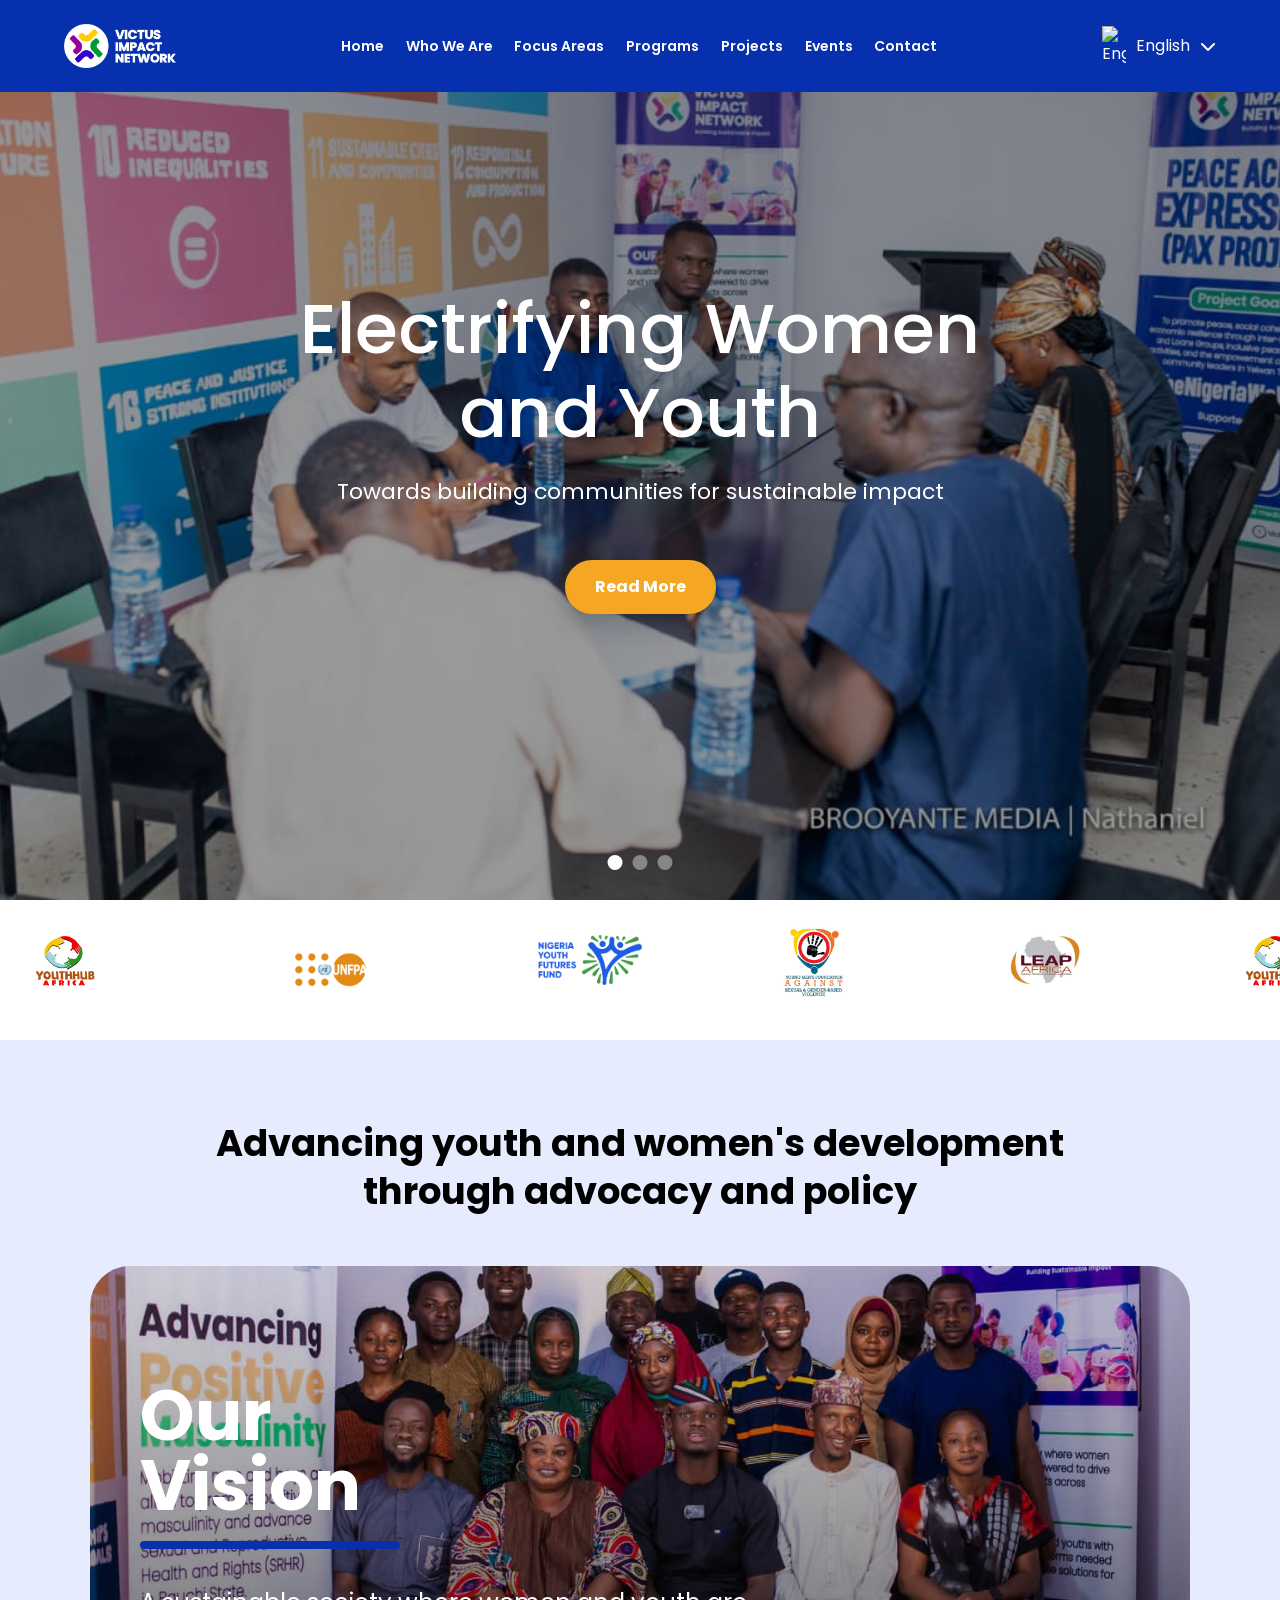
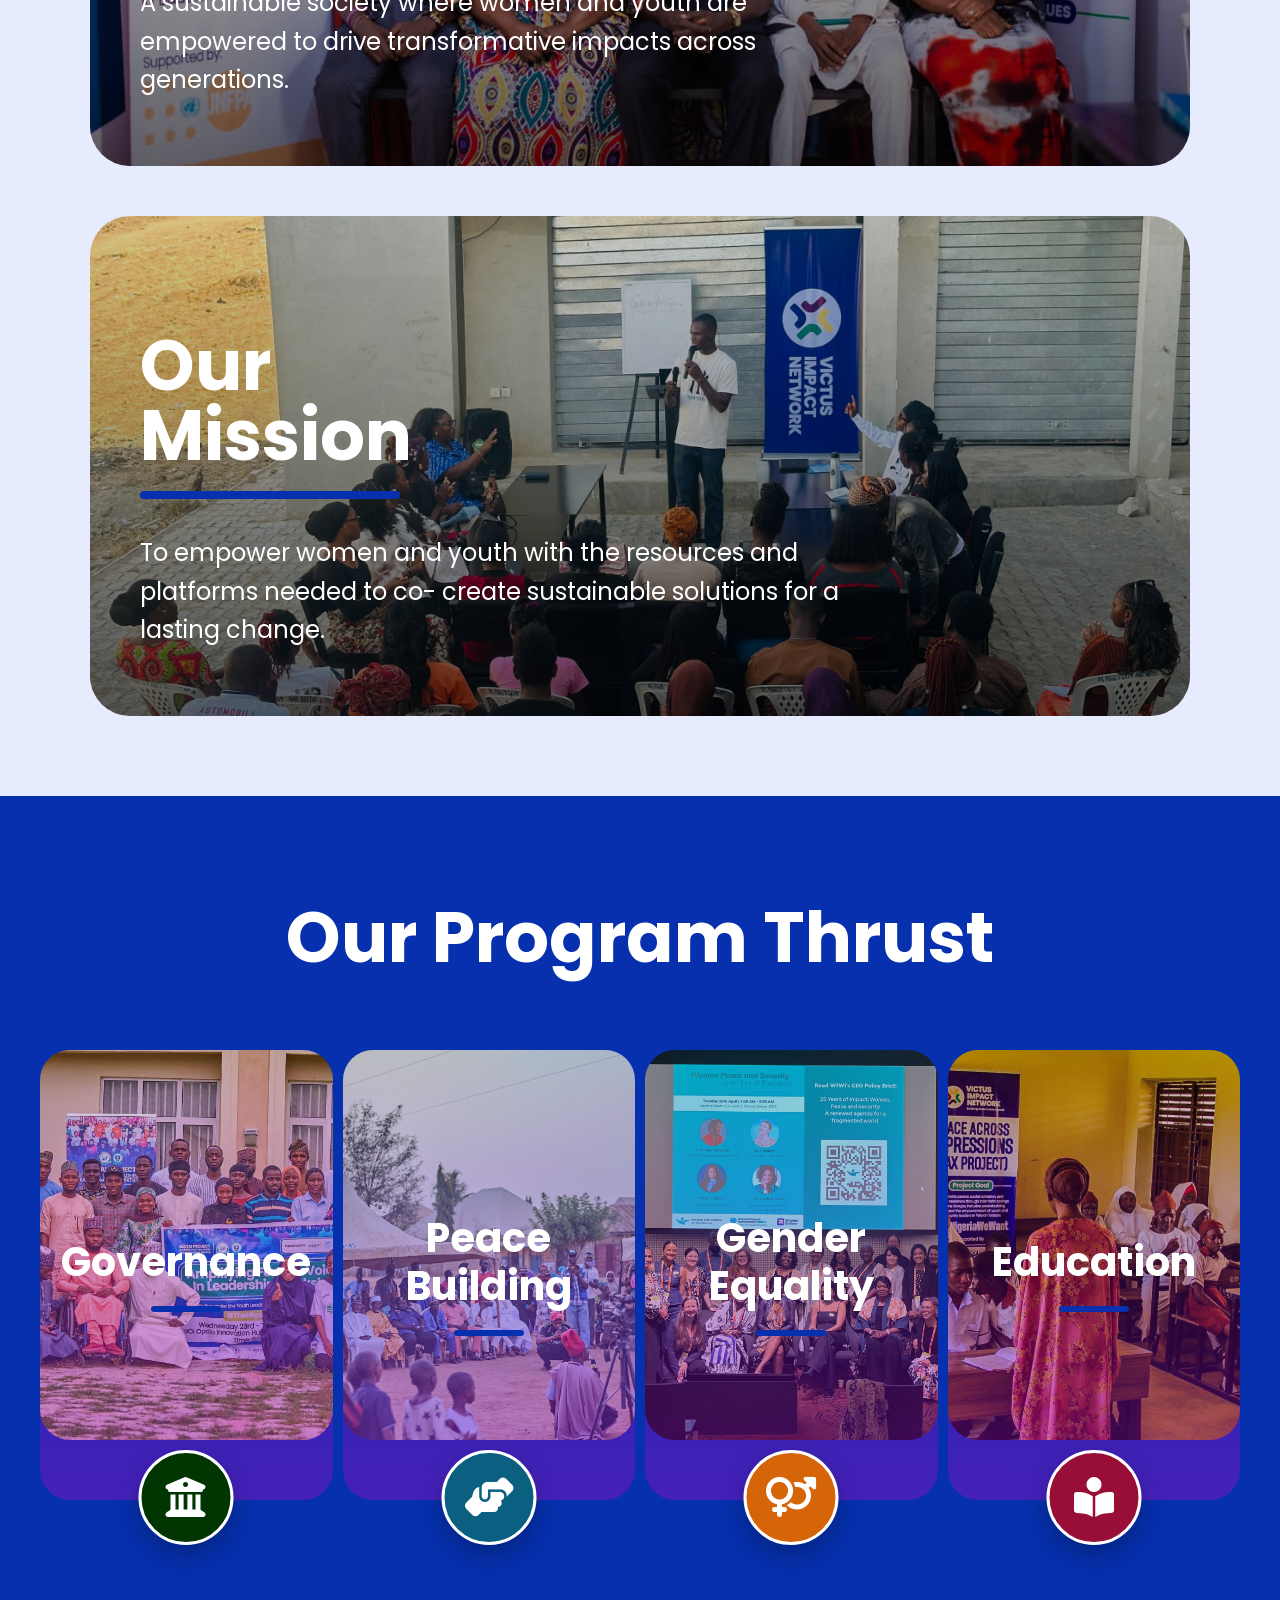
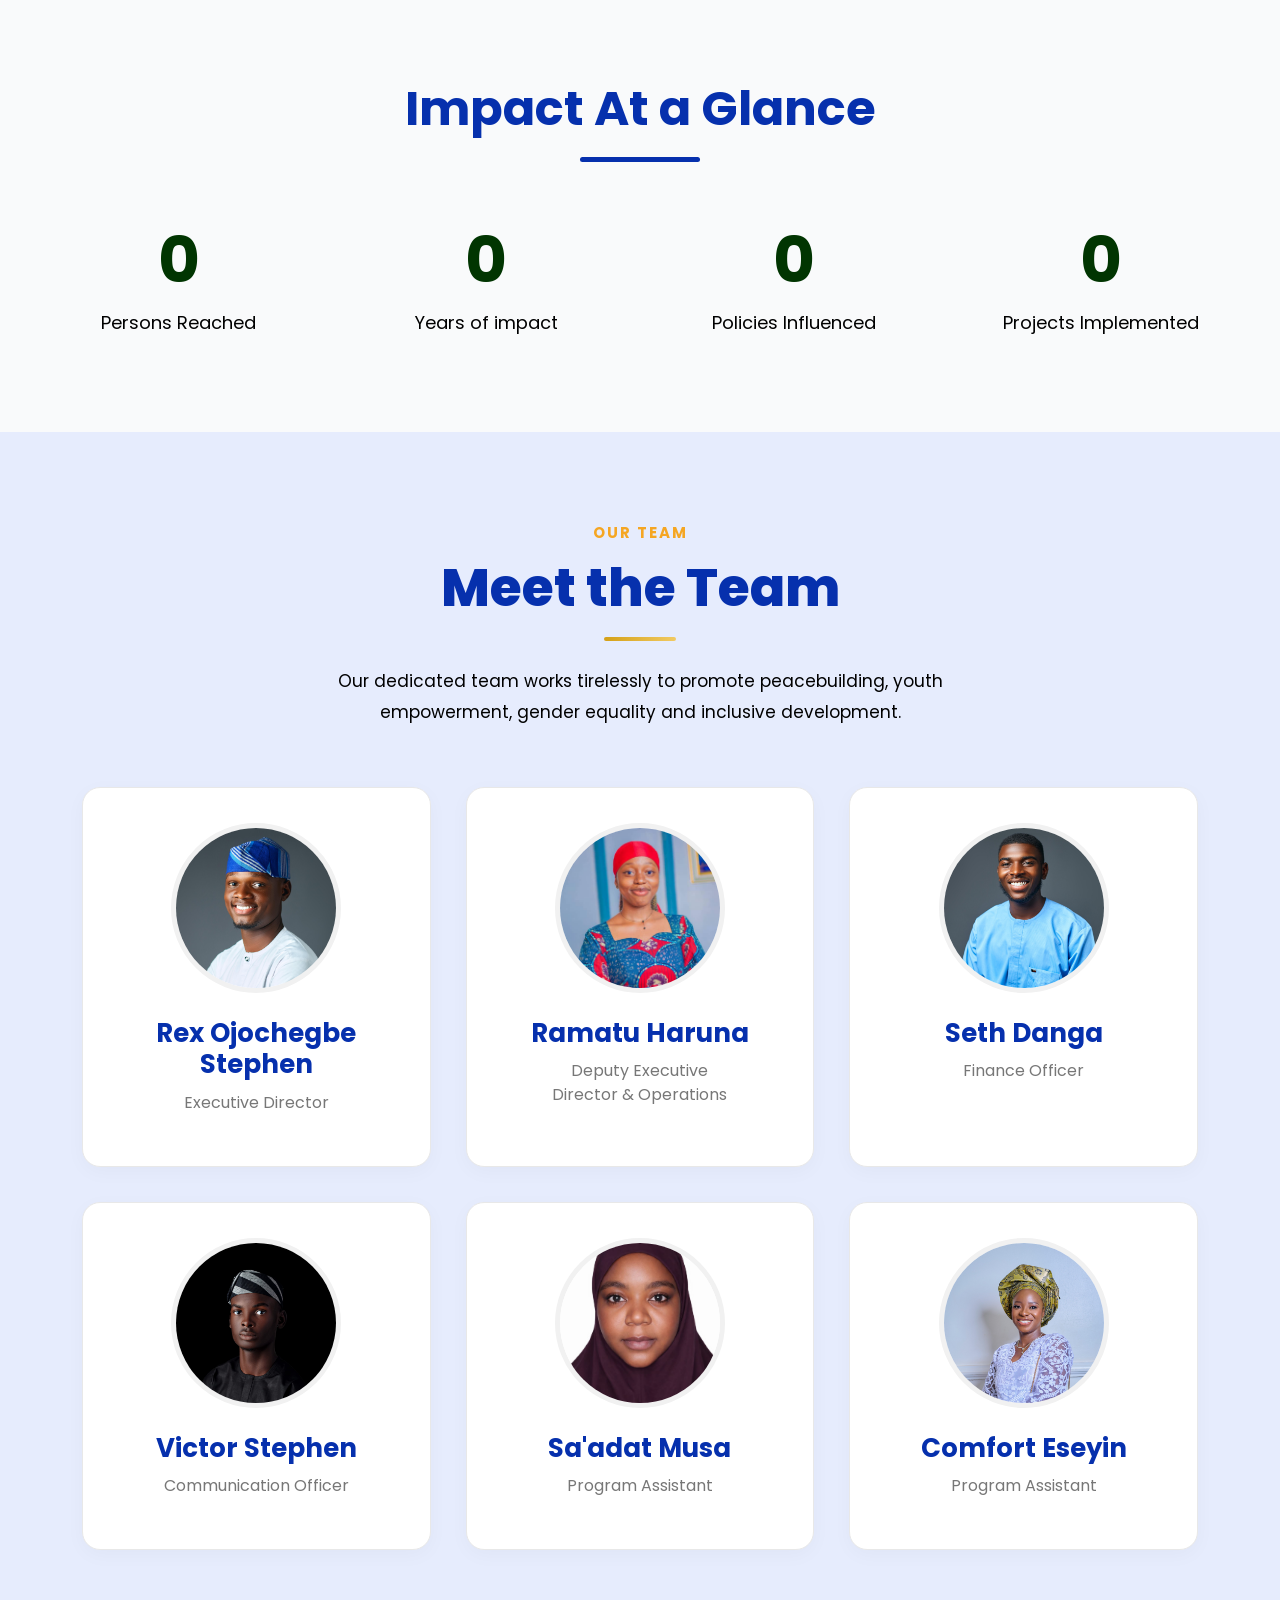
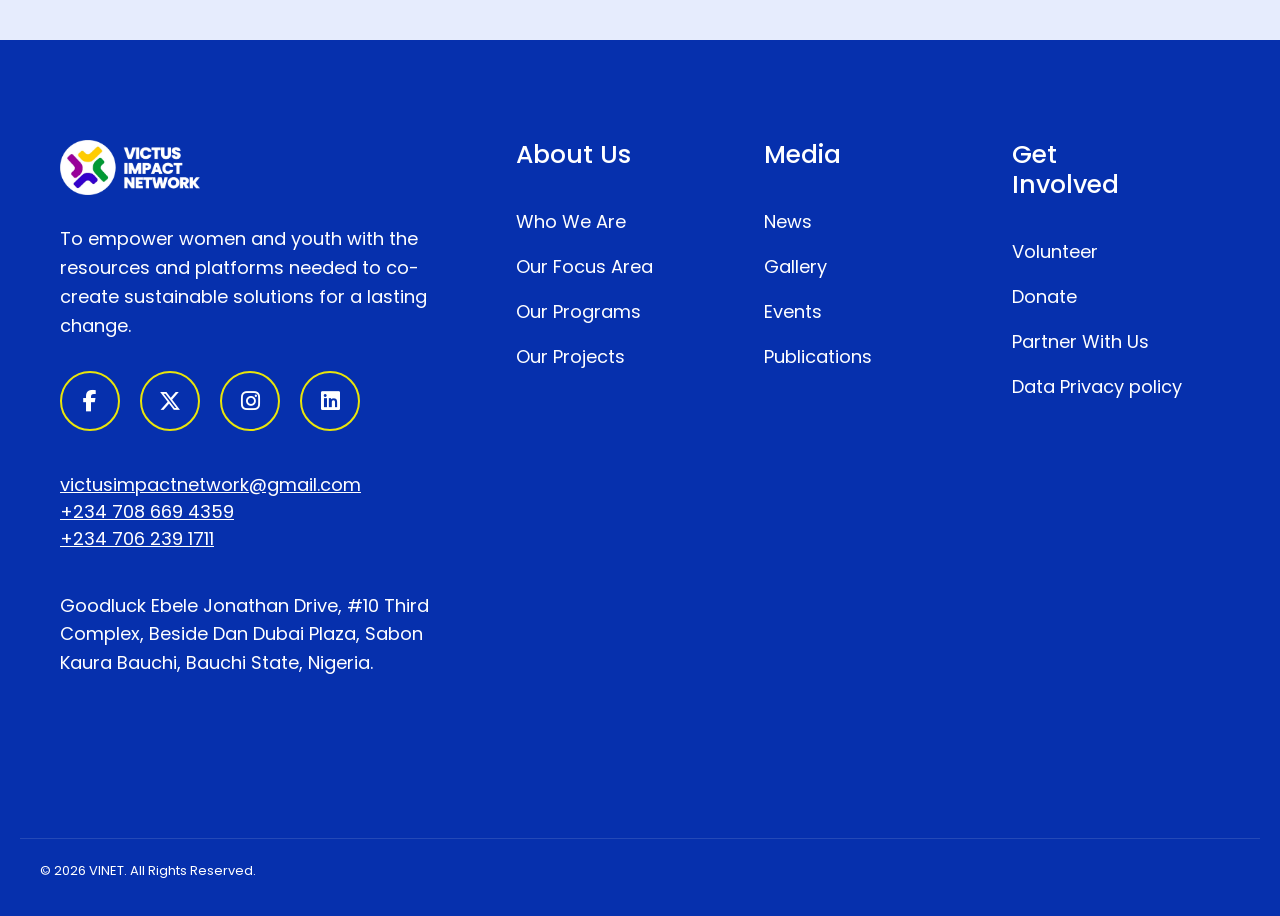
==== commit d49eaedd: "Add files via upload" ====
--- a/index.html
+++ b/index.html
@@ -97,11 +97,11 @@
  and Youth
 </h1>
 
-<p>
-Towards building communities for sustainable impact <br>
-</p>
-
-<a class="hero-button" href="about.html">Read More</a>
+<p>
+Towards building communities for sustainable impact <br>
+</p>
+
+<a class="hero-button" href="about.html">Read More</a>
 
 </div>
 
@@ -121,7 +121,7 @@
 across Africa
 </p>
 
-<a class="hero-button" href="focus-area.html">Explore</a>
+<a class="hero-button" href="focus-area.html">Explore</a>
 
 </div>
 
@@ -141,7 +141,7 @@
 and innovation
 </p>
 
-<a class="hero-button" href="volunteer.html">Join Us</a>
+<a class="hero-button" href="volunteer.html">Join Us</a>
 
 </div>
 
@@ -376,7 +376,7 @@
         </div>
 
         <div class="stat-box">
-            <h2 class="counter" data-target="1">0</h2>
+            <h2 class="counter" data-target="2">0</h2>
             <p>Years of impact</p>
         </div>
 
@@ -455,7 +455,7 @@
 
         <h3>Ramatu Haruna</h3>
 
-        <p>Program Manager</p>
+        <p>Deputy Executive <br>Director & Operations</p>
 
       </div>
 
@@ -513,7 +513,7 @@
 
         <div class="team-image">
 
-          <img src="./images/Comfort.jpg" alt="Comfort Eseyin">
+          <img src="./images/DSC_9643~2.jpg.jpeg" alt="Comfort Eseyin">
 
         </div>
 
--- a/style.css
+++ b/style.css
@@ -1697,6 +1697,23 @@
 
 }
 
+.value-grid {
+  display: grid;
+  grid-template-columns: repeat(5, 1fr); /* Spreads all 5 cards side-by-side in one row */
+  gap: 20px; /* Adjusts the space between your cards */
+  max-width: 1400px; /* Gives enough breathing room for 5 columns */
+  margin: 0 auto;
+  padding: 20px;
+}
+
+/* Responsive adjustment for tablets & smaller laptops so the cards don't get squished */
+@media (max-width: 1200px) {
+  .value-grid {
+    grid-template-columns: repeat(auto-fit, minmax(220px, 1fr));
+  }
+}
+
+
 .value-card{
 
 background:white;
@@ -1757,21 +1774,12 @@
 
 }
 
-.why-left ul{
-
-margin-top:30px;
-
-}
-
-.why-left li{
-
-font-size:20px;
-
-margin-bottom:20px;
-
-list-style:none;
-
-}
+.why-left p {
+  text-align: justify;
+  text-justify: inter-word; 
+  line-height: 1.6;      
+}
+
 
 /* =========================
 CTA
@@ -6901,48 +6909,48 @@
 body:not(.home-page) :is(.about-cta,.program-cta,.project-cta,.events-cta) p{color:rgba(255,255,255,.82)!important;}
 body:not(.home-page) :is(.about-cta,.program-cta,.project-cta,.events-cta) a{background:var(--vinet-gold)!important;border-radius:999px!important;color:#fff!important;padding:14px 26px!important;text-decoration:none;font-weight:700;display:inline-block;}
 
-.site-footer{background:var(--vinet-blue);color:rgba(255,255,255,.78);padding:72px clamp(24px,6vw,88px) 24px;}
+.site-footer{background:var(--vinet-blue);color:rgba(255,255,255,.78);padding:72px clamp(24px,6vw,88px) 24px;}
 .footer-grid{max-width:1240px;margin:auto;display:grid;grid-template-columns:2fr 1fr 1fr 1.4fr;gap:54px;}
 .footer-logo{width:125px;margin-bottom:18px;}
 .site-footer h3{color:#fff;font-size:17px;margin:8px 0 20px;}
 .site-footer p{line-height:1.8;margin:0 0 10px;}
 .site-footer a{display:block;color:rgba(255,255,255,.72);text-decoration:none;margin:0 0 12px;transition:.2s;}
 .site-footer a:hover{color:var(--vinet-gold);transform:translateX(3px);}
-.footer-bottom{max-width:1240px;margin:50px auto 0;padding-top:22px;border-top:1px solid rgba(255,255,255,.12);display:flex;justify-content:space-between;gap:20px;font-size:13px;}
-.footer-contact a{overflow-wrap:anywhere;}
-
-/* Keep the approved homepage content while matching the typography used on inner pages. */
-.home-page,
-.home-page button,
-.home-page input,
-.home-page select,
-.home-page textarea{font-family:"Poppins",sans-serif!important;}
-
-/* Homepage carousel calls to action. */
-.home-page .hero-button{
-  display:inline-flex;
-  align-items:center;
-  justify-content:center;
-  margin-top:22px;
-  padding:13px 28px;
-  border:2px solid #f5a623;
-  border-radius:999px;
-  background:#f5a623;
-  color:#fff;
-  font-weight:700;
-  text-decoration:none;
-  box-shadow:0 10px 24px rgba(0,0,0,.2);
-  transition:transform .25s ease,background .25s ease,box-shadow .25s ease;
-}
-.home-page .hero-button:hover,
-.home-page .hero-button:focus-visible{
-  transform:translateY(-3px);
-  background:#D4A017;
-  border-color:#D4A017;
-  color:#fff;
-  box-shadow:0 14px 30px rgba(0,0,0,.28);
-}
-.home-page .hero-button:focus-visible{outline:3px solid #fff;outline-offset:4px;}
+.footer-bottom{max-width:1240px;margin:50px auto 0;padding-top:22px;border-top:1px solid rgba(255,255,255,.12);display:flex;justify-content:space-between;gap:20px;font-size:13px;}
+.footer-contact a{overflow-wrap:anywhere;}
+
+/* Keep the approved homepage content while matching the typography used on inner pages. */
+.home-page,
+.home-page button,
+.home-page input,
+.home-page select,
+.home-page textarea{font-family:"Poppins",sans-serif!important;}
+
+/* Homepage carousel calls to action. */
+.home-page .hero-button{
+  display:inline-flex;
+  align-items:center;
+  justify-content:center;
+  margin-top:22px;
+  padding:13px 28px;
+  border:2px solid #f5a623;
+  border-radius:999px;
+  background:#f5a623;
+  color:#fff;
+  font-weight:700;
+  text-decoration:none;
+  box-shadow:0 10px 24px rgba(0,0,0,.2);
+  transition:transform .25s ease,background .25s ease,box-shadow .25s ease;
+}
+.home-page .hero-button:hover,
+.home-page .hero-button:focus-visible{
+  transform:translateY(-3px);
+  background:#D4A017;
+  border-color:#D4A017;
+  color:#fff;
+  box-shadow:0 14px 30px rgba(0,0,0,.28);
+}
+.home-page .hero-button:focus-visible{outline:3px solid #fff;outline-offset:4px;}
 
 .privacy-container{max-width:1040px!important;margin:-56px auto 80px!important;background:#fff;border-radius:24px;box-shadow:var(--vinet-shadow);position:relative;padding:clamp(26px,5vw,68px)!important;}
 .table-of-contents{background:var(--vinet-surface)!important;border-left:4px solid var(--vinet-gold)!important;border-radius:16px!important;}
@@ -7017,4 +7025,4 @@
   color: inherit;
   text-decoration: none;
   white-space: nowrap;
-}
+}
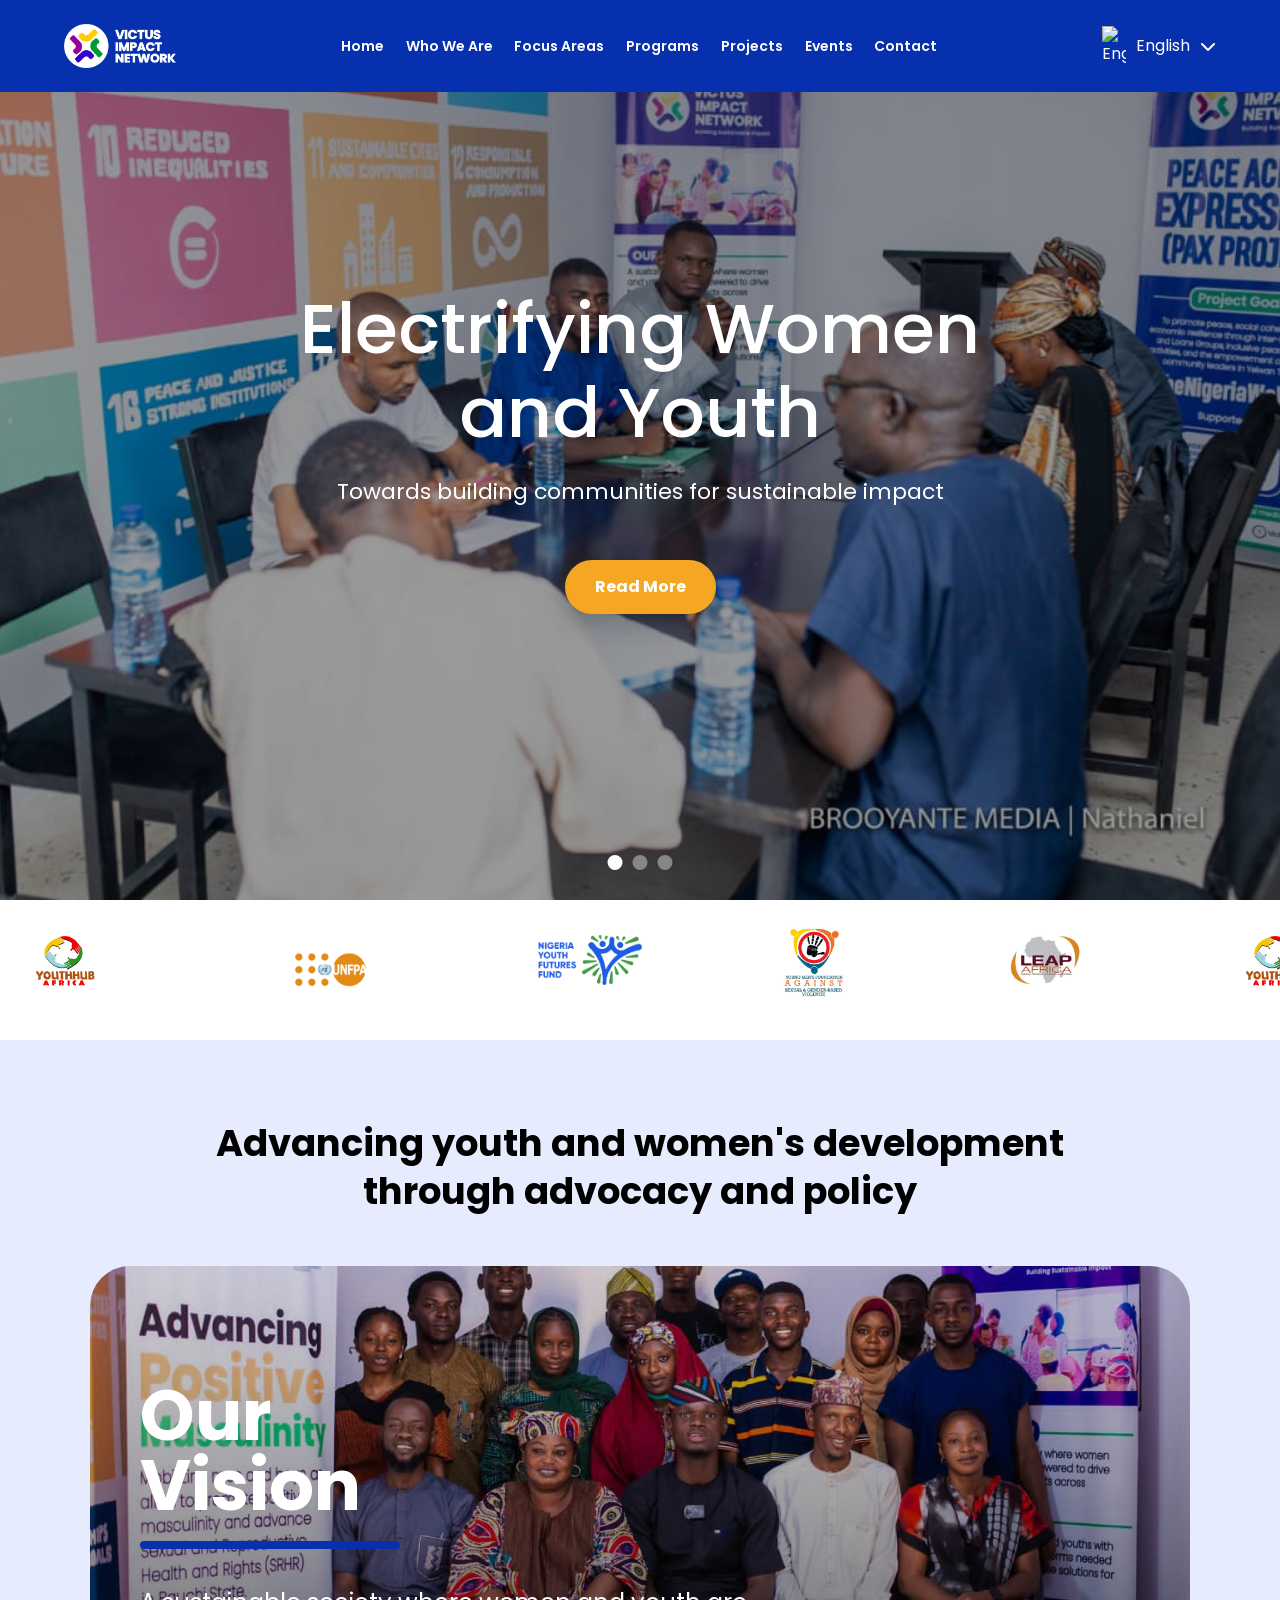
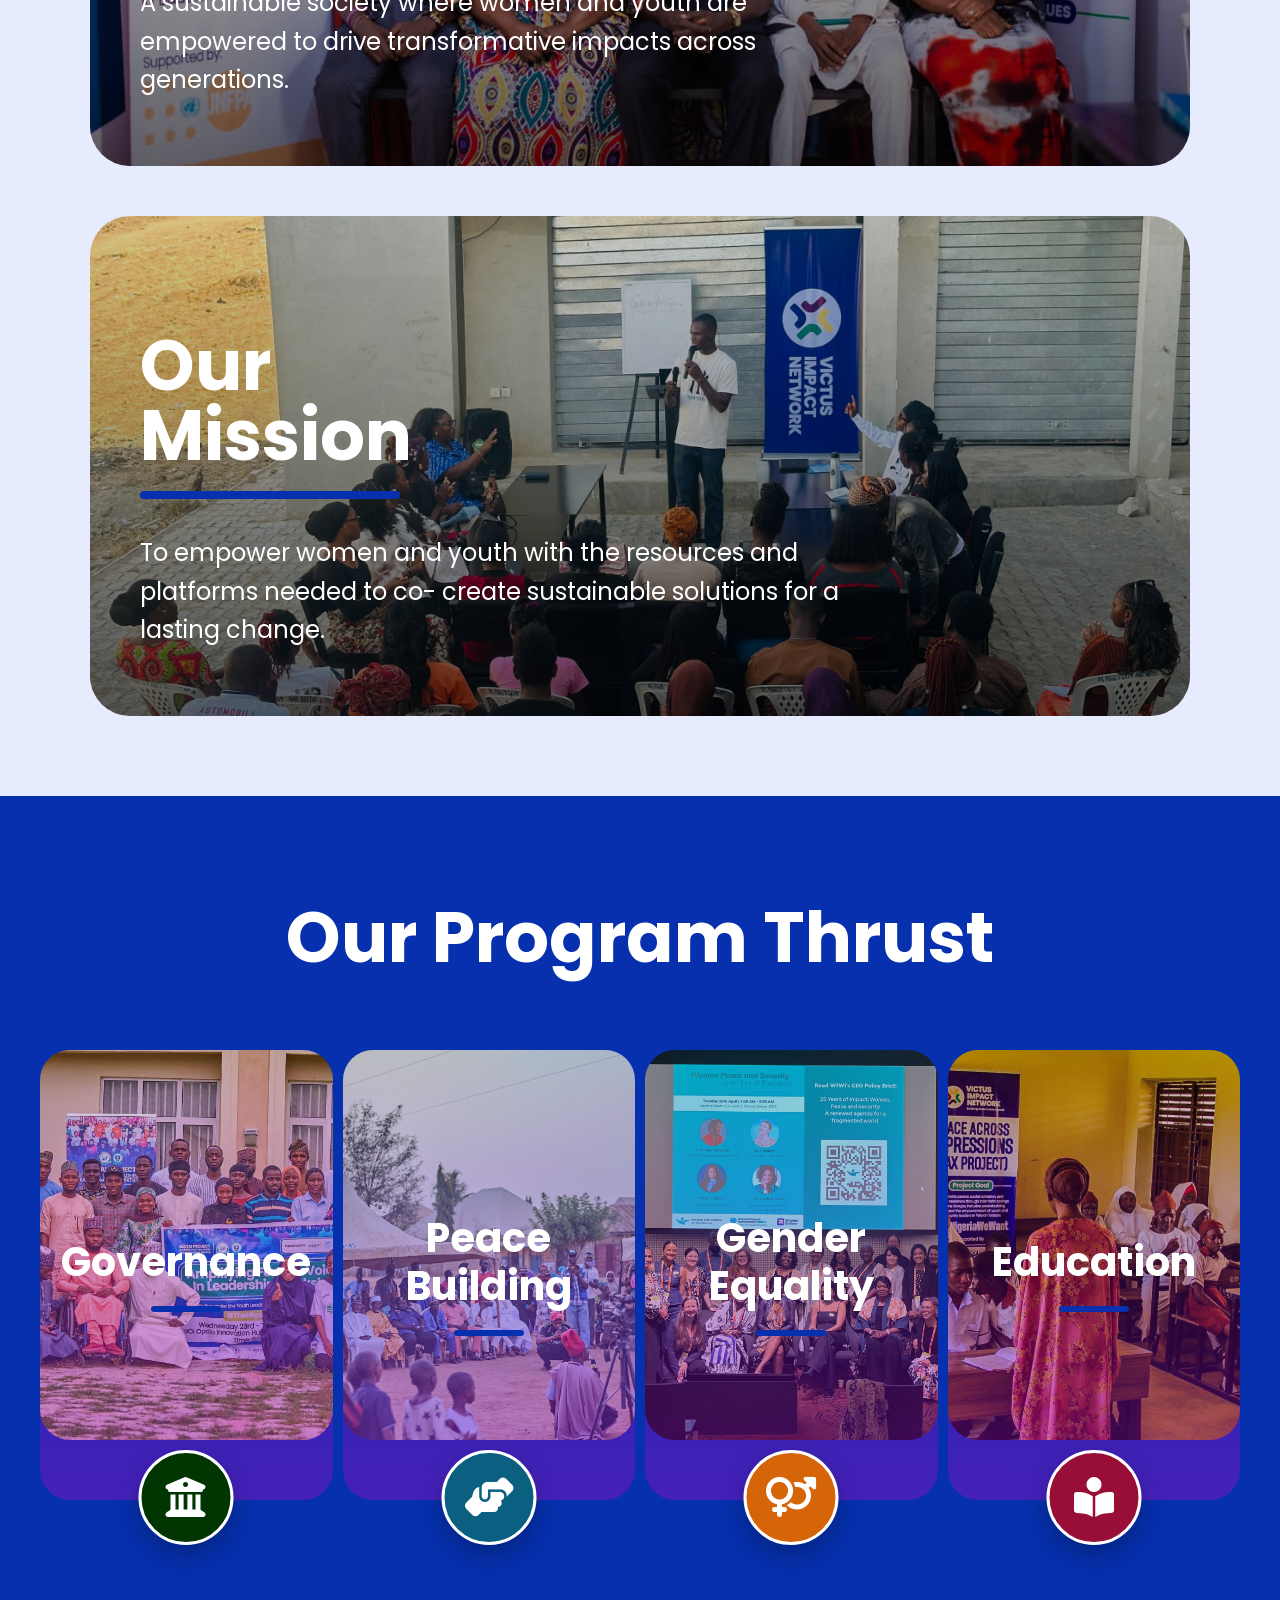
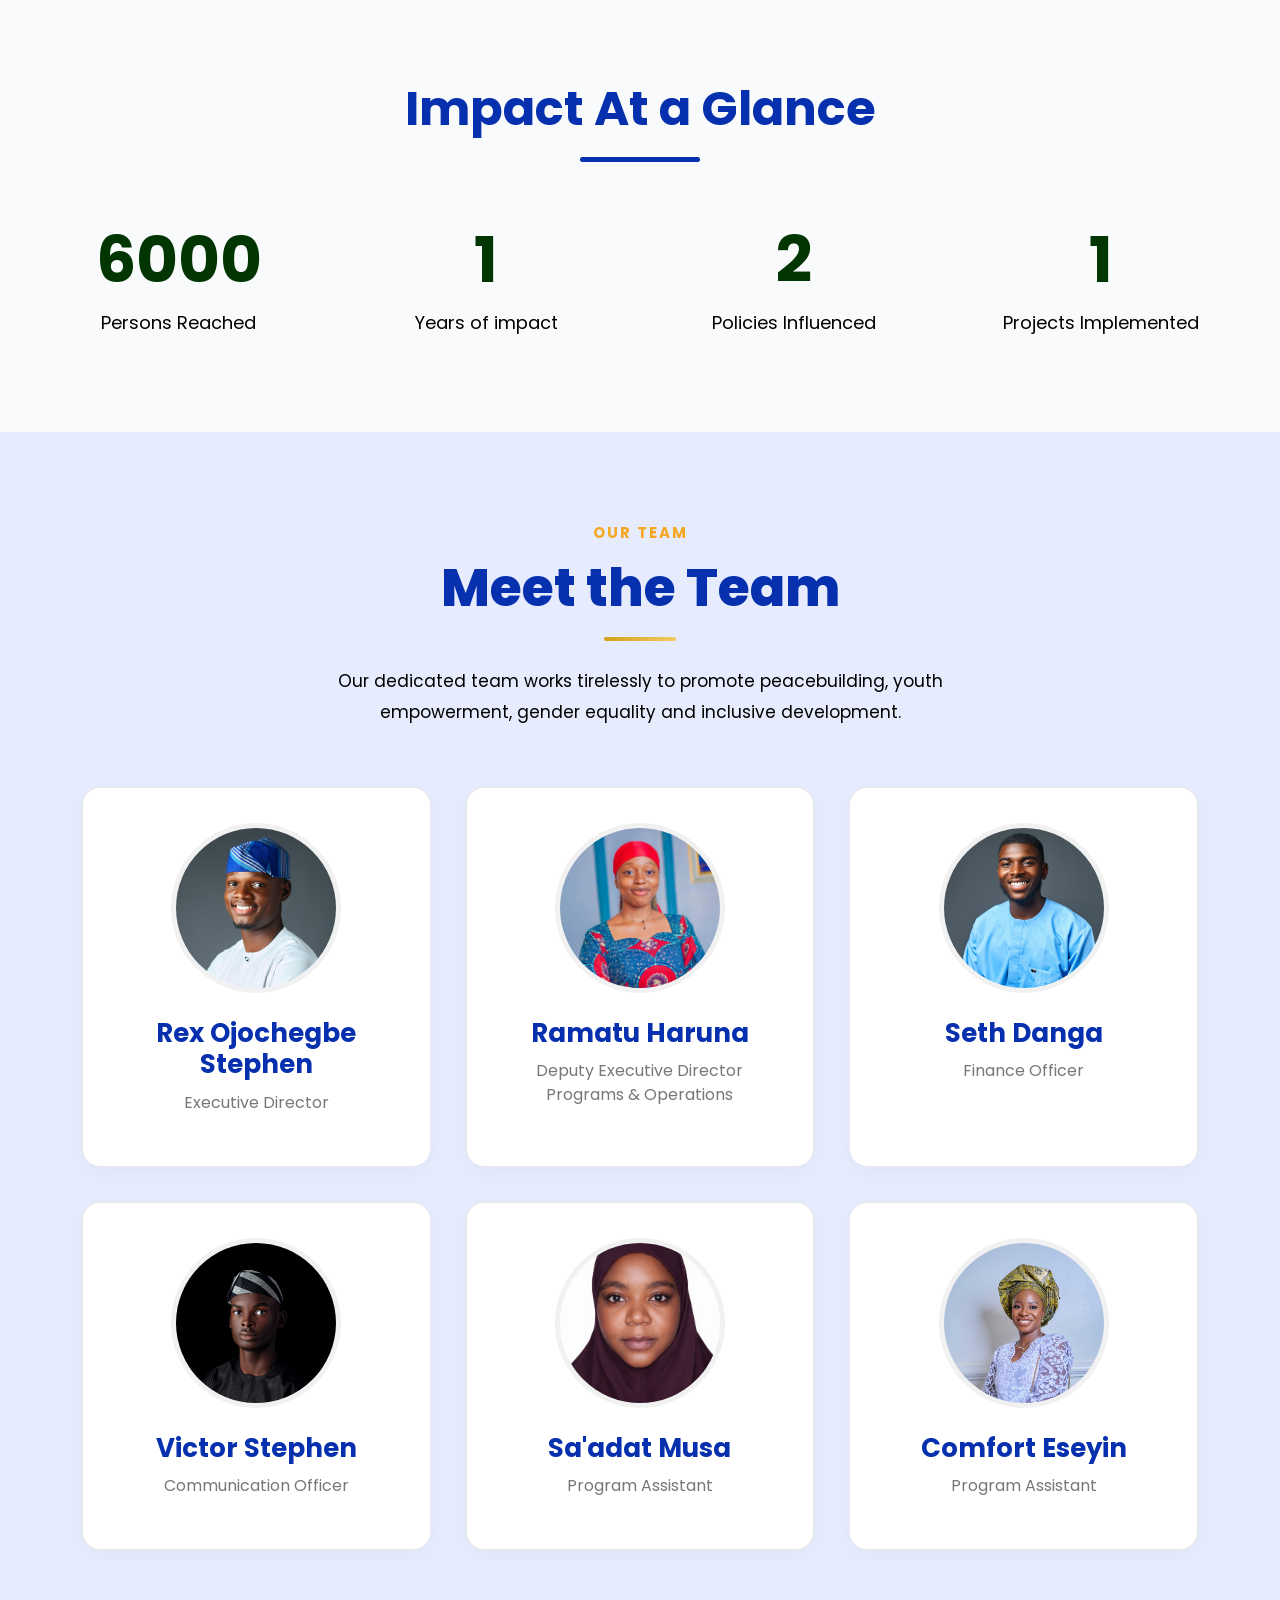
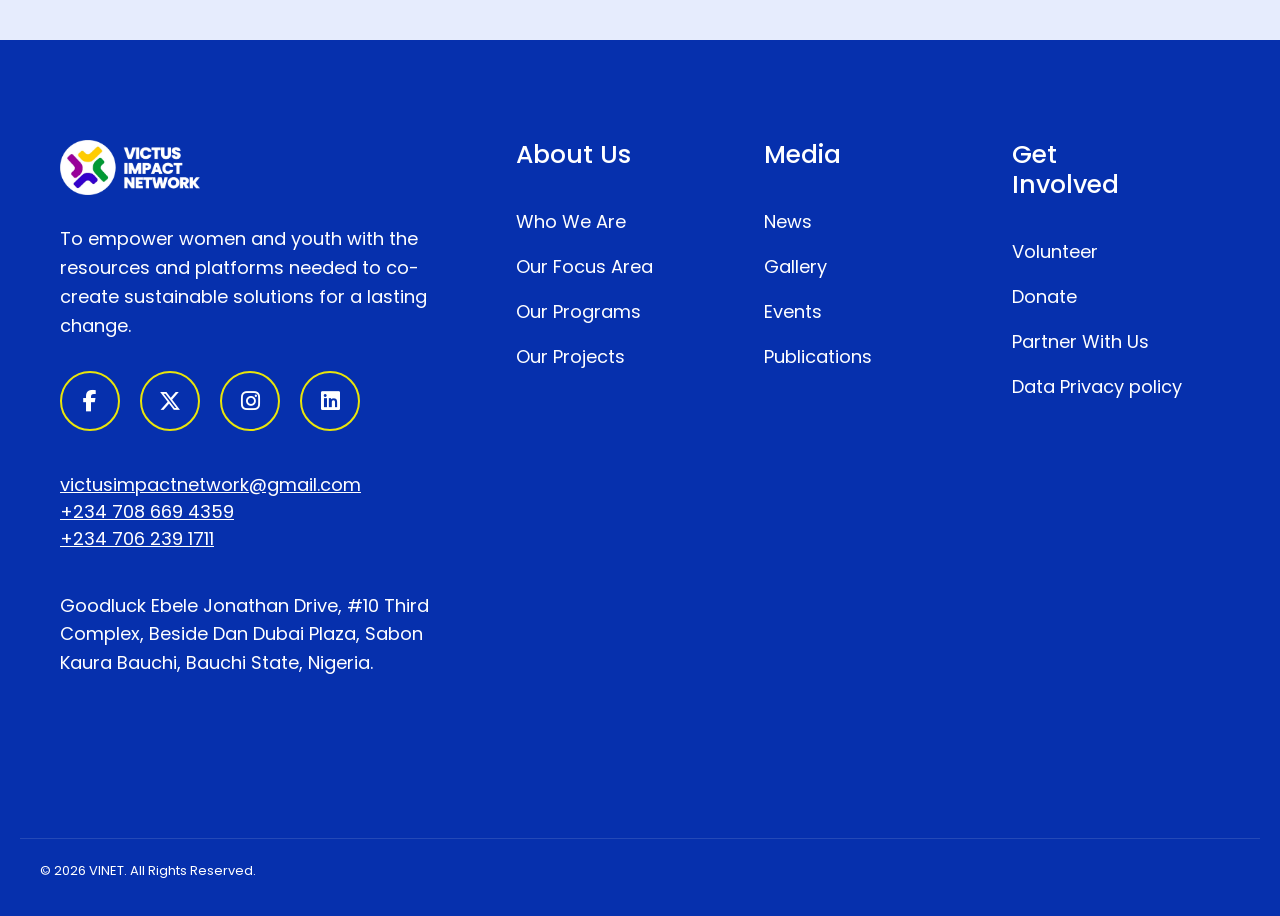
==== commit d6bcb2d9: "Add files via upload" ====
--- a/index.html
+++ b/index.html
@@ -455,7 +455,7 @@
 
         <h3>Ramatu Haruna</h3>
 
-        <p>Deputy Executive <br>Director & Operations</p>
+        <p>Deputy Executive Director <br>Programs & Operations</p>
 
       </div>
 
